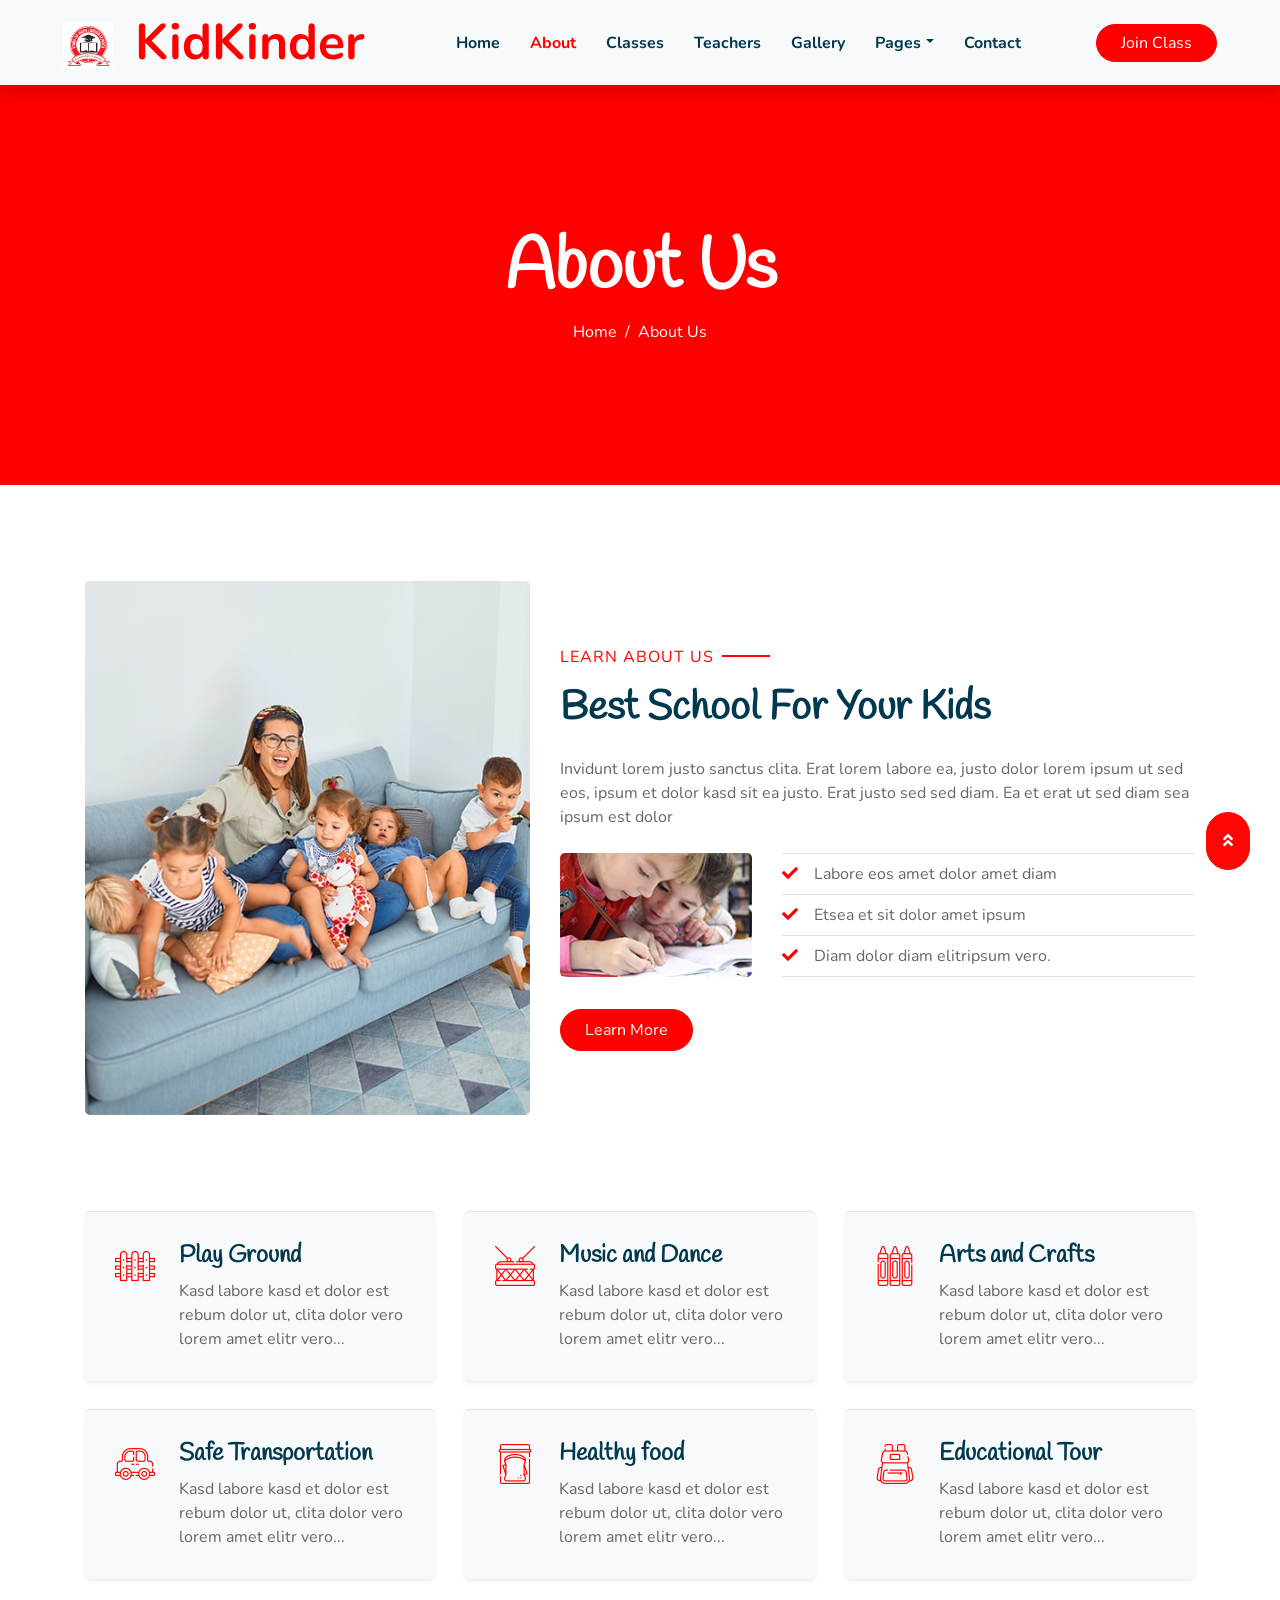
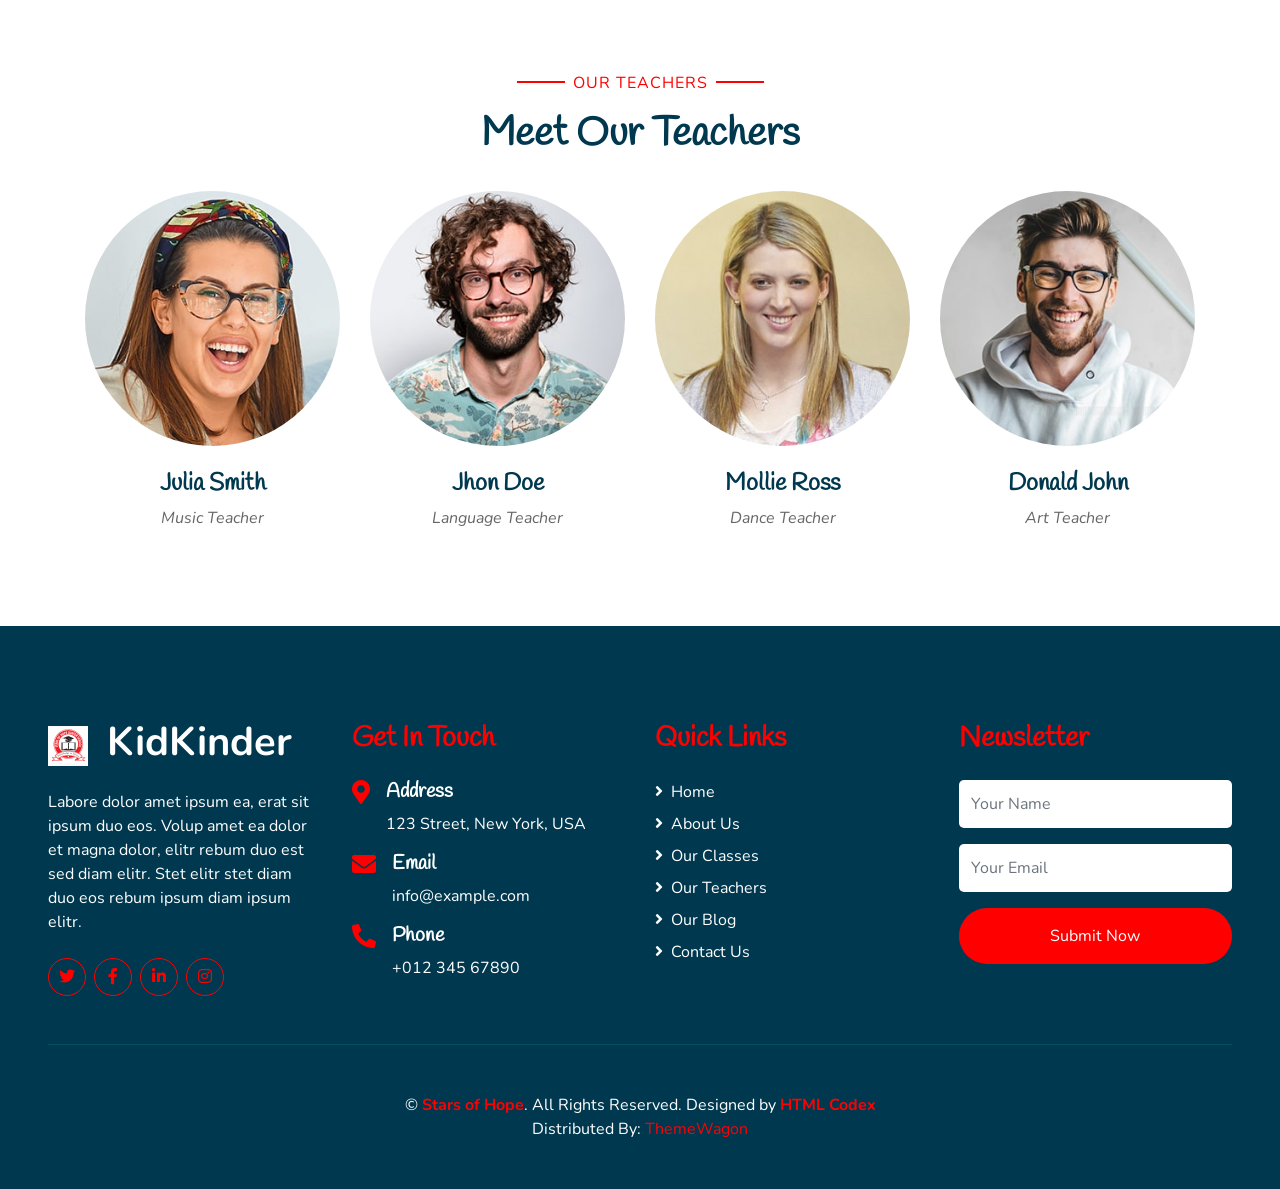
==== about.html @ 78810101 "stars-of-hope first" ====
<!DOCTYPE html>
<html lang="en">
  <head>
    <meta charset="utf-8" />
    <title>KidKinder - Kindergarten Website Template</title>
    <meta content="width=device-width, initial-scale=1.0" name="viewport" />
    <meta content="Free HTML Templates" name="keywords" />
    <meta content="Free HTML Templates" name="description" />

    <!-- Favicon -->
    <link href="img/favicon.ico" rel="icon" />

    <!-- Google Web Fonts -->
    <link rel="preconnect" href="https://fonts.gstatic.com" />
    <link
      href="https://fonts.googleapis.com/css2?family=Handlee&family=Nunito&display=swap"
      rel="stylesheet"
    />

    <!-- Font Awesome -->
    <link
      href="https://cdnjs.cloudflare.com/ajax/libs/font-awesome/5.10.0/css/all.min.css"
      rel="stylesheet"
    />

    <!-- Flaticon Font -->
    <link href="lib/flaticon/font/flaticon.css" rel="stylesheet" />

    <!-- Libraries Stylesheet -->
    <link href="lib/owlcarousel/assets/owl.carousel.min.css" rel="stylesheet" />
    <link href="lib/lightbox/css/lightbox.min.css" rel="stylesheet" />

    <!-- Customized Bootstrap Stylesheet -->
    <link href="css/style.css" rel="stylesheet" />
  </head>

  <body>
    <!-- Navbar Start -->
    <div class="container-fluid bg-light position-relative shadow">
      <nav
        class="navbar navbar-expand-lg bg-light navbar-light py-3 py-lg-0 px-0 px-lg-5"
      >
        <a
          href=""
          class="navbar-brand font-weight-bold text-secondary"
          style="font-size: 50px"
        >
          <img src="img/logo.jpg" alt="KidKinder logo" style="height: 50px; width: auto; vertical-align: middle; margin-right: 8px;" />
          <span class="text-primary">KidKinder</span>
        </a>
        <button
          type="button"
          class="navbar-toggler"
          data-toggle="collapse"
          data-target="#navbarCollapse"
        >
          <span class="navbar-toggler-icon"></span>
        </button>
        <div
          class="collapse navbar-collapse justify-content-between"
          id="navbarCollapse"
        >
          <div class="navbar-nav font-weight-bold mx-auto py-0">
            <a href="index.html" class="nav-item nav-link">Home</a>
            <a href="about.html" class="nav-item nav-link active">About</a>
            <a href="class.html" class="nav-item nav-link">Classes</a>
            <a href="team.html" class="nav-item nav-link">Teachers</a>
            <a href="gallery.html" class="nav-item nav-link">Gallery</a>
            <div class="nav-item dropdown">
              <a
                href="#"
                class="nav-link dropdown-toggle"
                data-toggle="dropdown"
                >Pages</a
              >
              <div class="dropdown-menu rounded-0 m-0">
                <a href="blog.html" class="dropdown-item">Blog Grid</a>
                <a href="single.html" class="dropdown-item">Blog Detail</a>
              </div>
            </div>
            <a href="contact.html" class="nav-item nav-link">Contact</a>
          </div>
          <a href="" class="btn btn-primary px-4">Join Class</a>
        </div>
      </nav>
    </div>
    <!-- Navbar End -->

    <!-- Header Start -->
    <div class="container-fluid bg-primary mb-5">
      <div
        class="d-flex flex-column align-items-center justify-content-center"
        style="min-height: 400px"
      >
        <h3 class="display-3 font-weight-bold text-white">About Us</h3>
        <div class="d-inline-flex text-white">
          <p class="m-0"><a class="text-white" href="">Home</a></p>
          <p class="m-0 px-2">/</p>
          <p class="m-0">About Us</p>
        </div>
      </div>
    </div>
    <!-- Header End -->

    <!-- About Start -->
    <div class="container-fluid py-5">
      <div class="container">
        <div class="row align-items-center">
          <div class="col-lg-5">
            <img
              class="img-fluid rounded mb-5 mb-lg-0"
              src="img/about-1.jpg"
              alt=""
            />
          </div>
          <div class="col-lg-7">
            <p class="section-title pr-5">
              <span class="pr-2">Learn About Us</span>
            </p>
            <h1 class="mb-4">Best School For Your Kids</h1>
            <p>
              Invidunt lorem justo sanctus clita. Erat lorem labore ea, justo
              dolor lorem ipsum ut sed eos, ipsum et dolor kasd sit ea justo.
              Erat justo sed sed diam. Ea et erat ut sed diam sea ipsum est
              dolor
            </p>
            <div class="row pt-2 pb-4">
              <div class="col-6 col-md-4">
                <img class="img-fluid rounded" src="img/about-2.jpg" alt="" />
              </div>
              <div class="col-6 col-md-8">
                <ul class="list-inline m-0">
                  <li class="py-2 border-top border-bottom">
                    <i class="fa fa-check text-primary mr-3"></i>Labore eos amet
                    dolor amet diam
                  </li>
                  <li class="py-2 border-bottom">
                    <i class="fa fa-check text-primary mr-3"></i>Etsea et sit
                    dolor amet ipsum
                  </li>
                  <li class="py-2 border-bottom">
                    <i class="fa fa-check text-primary mr-3"></i>Diam dolor diam
                    elitripsum vero.
                  </li>
                </ul>
              </div>
            </div>
            <a href="" class="btn btn-primary mt-2 py-2 px-4">Learn More</a>
          </div>
        </div>
      </div>
    </div>
    <!-- About End -->

    <!-- Facilities Start -->
    <div class="container-fluid pt-5">
      <div class="container pb-3">
        <div class="row">
          <div class="col-lg-4 col-md-6 pb-1">
            <div
              class="d-flex bg-light shadow-sm border-top rounded mb-4"
              style="padding: 30px"
            >
              <i
                class="flaticon-050-fence h1 font-weight-normal text-primary mb-3"
              ></i>
              <div class="pl-4">
                <h4>Play Ground</h4>
                <p class="m-0">
                  Kasd labore kasd et dolor est rebum dolor ut, clita dolor vero
                  lorem amet elitr vero...
                </p>
              </div>
            </div>
          </div>
          <div class="col-lg-4 col-md-6 pb-1">
            <div
              class="d-flex bg-light shadow-sm border-top rounded mb-4"
              style="padding: 30px"
            >
              <i
                class="flaticon-022-drum h1 font-weight-normal text-primary mb-3"
              ></i>
              <div class="pl-4">
                <h4>Music and Dance</h4>
                <p class="m-0">
                  Kasd labore kasd et dolor est rebum dolor ut, clita dolor vero
                  lorem amet elitr vero...
                </p>
              </div>
            </div>
          </div>
          <div class="col-lg-4 col-md-6 pb-1">
            <div
              class="d-flex bg-light shadow-sm border-top rounded mb-4"
              style="padding: 30px"
            >
              <i
                class="flaticon-030-crayons h1 font-weight-normal text-primary mb-3"
              ></i>
              <div class="pl-4">
                <h4>Arts and Crafts</h4>
                <p class="m-0">
                  Kasd labore kasd et dolor est rebum dolor ut, clita dolor vero
                  lorem amet elitr vero...
                </p>
              </div>
            </div>
          </div>
          <div class="col-lg-4 col-md-6 pb-1">
            <div
              class="d-flex bg-light shadow-sm border-top rounded mb-4"
              style="padding: 30px"
            >
              <i
                class="flaticon-017-toy-car h1 font-weight-normal text-primary mb-3"
              ></i>
              <div class="pl-4">
                <h4>Safe Transportation</h4>
                <p class="m-0">
                  Kasd labore kasd et dolor est rebum dolor ut, clita dolor vero
                  lorem amet elitr vero...
                </p>
              </div>
            </div>
          </div>
          <div class="col-lg-4 col-md-6 pb-1">
            <div
              class="d-flex bg-light shadow-sm border-top rounded mb-4"
              style="padding: 30px"
            >
              <i
                class="flaticon-025-sandwich h1 font-weight-normal text-primary mb-3"
              ></i>
              <div class="pl-4">
                <h4>Healthy food</h4>
                <p class="m-0">
                  Kasd labore kasd et dolor est rebum dolor ut, clita dolor vero
                  lorem amet elitr vero...
                </p>
              </div>
            </div>
          </div>
          <div class="col-lg-4 col-md-6 pb-1">
            <div
              class="d-flex bg-light shadow-sm border-top rounded mb-4"
              style="padding: 30px"
            >
              <i
                class="flaticon-047-backpack h1 font-weight-normal text-primary mb-3"
              ></i>
              <div class="pl-4">
                <h4>Educational Tour</h4>
                <p class="m-0">
                  Kasd labore kasd et dolor est rebum dolor ut, clita dolor vero
                  lorem amet elitr vero...
                </p>
              </div>
            </div>
          </div>
        </div>
      </div>
    </div>
    <!-- Facilities Start -->

    <!-- Team Start -->
    <div class="container-fluid pt-5">
      <div class="container">
        <div class="text-center pb-2">
          <p class="section-title px-5">
            <span class="px-2">Our Teachers</span>
          </p>
          <h1 class="mb-4">Meet Our Teachers</h1>
        </div>
        <div class="row">
          <div class="col-md-6 col-lg-3 text-center team mb-5">
            <div
              class="position-relative overflow-hidden mb-4"
              style="border-radius: 100%"
            >
              <img class="img-fluid w-100" src="img/team-1.jpg" alt="" />
              <div
                class="team-social d-flex align-items-center justify-content-center w-100 h-100 position-absolute"
              >
                <a
                  class="btn btn-outline-light text-center mr-2 px-0"
                  style="width: 38px; height: 38px"
                  href="#"
                  ><i class="fab fa-twitter"></i
                ></a>
                <a
                  class="btn btn-outline-light text-center mr-2 px-0"
                  style="width: 38px; height: 38px"
                  href="#"
                  ><i class="fab fa-facebook-f"></i
                ></a>
                <a
                  class="btn btn-outline-light text-center px-0"
                  style="width: 38px; height: 38px"
                  href="#"
                  ><i class="fab fa-linkedin-in"></i
                ></a>
              </div>
            </div>
            <h4>Julia Smith</h4>
            <i>Music Teacher</i>
          </div>
          <div class="col-md-6 col-lg-3 text-center team mb-5">
            <div
              class="position-relative overflow-hidden mb-4"
              style="border-radius: 100%"
            >
              <img class="img-fluid w-100" src="img/team-2.jpg" alt="" />
              <div
                class="team-social d-flex align-items-center justify-content-center w-100 h-100 position-absolute"
              >
                <a
                  class="btn btn-outline-light text-center mr-2 px-0"
                  style="width: 38px; height: 38px"
                  href="#"
                  ><i class="fab fa-twitter"></i
                ></a>
                <a
                  class="btn btn-outline-light text-center mr-2 px-0"
                  style="width: 38px; height: 38px"
                  href="#"
                  ><i class="fab fa-facebook-f"></i
                ></a>
                <a
                  class="btn btn-outline-light text-center px-0"
                  style="width: 38px; height: 38px"
                  href="#"
                  ><i class="fab fa-linkedin-in"></i
                ></a>
              </div>
            </div>
            <h4>Jhon Doe</h4>
            <i>Language Teacher</i>
          </div>
          <div class="col-md-6 col-lg-3 text-center team mb-5">
            <div
              class="position-relative overflow-hidden mb-4"
              style="border-radius: 100%"
            >
              <img class="img-fluid w-100" src="img/team-3.jpg" alt="" />
              <div
                class="team-social d-flex align-items-center justify-content-center w-100 h-100 position-absolute"
              >
                <a
                  class="btn btn-outline-light text-center mr-2 px-0"
                  style="width: 38px; height: 38px"
                  href="#"
                  ><i class="fab fa-twitter"></i
                ></a>
                <a
                  class="btn btn-outline-light text-center mr-2 px-0"
                  style="width: 38px; height: 38px"
                  href="#"
                  ><i class="fab fa-facebook-f"></i
                ></a>
                <a
                  class="btn btn-outline-light text-center px-0"
                  style="width: 38px; height: 38px"
                  href="#"
                  ><i class="fab fa-linkedin-in"></i
                ></a>
              </div>
            </div>
            <h4>Mollie Ross</h4>
            <i>Dance Teacher</i>
          </div>
          <div class="col-md-6 col-lg-3 text-center team mb-5">
            <div
              class="position-relative overflow-hidden mb-4"
              style="border-radius: 100%"
            >
              <img class="img-fluid w-100" src="img/team-4.jpg" alt="" />
              <div
                class="team-social d-flex align-items-center justify-content-center w-100 h-100 position-absolute"
              >
                <a
                  class="btn btn-outline-light text-center mr-2 px-0"
                  style="width: 38px; height: 38px"
                  href="#"
                  ><i class="fab fa-twitter"></i
                ></a>
                <a
                  class="btn btn-outline-light text-center mr-2 px-0"
                  style="width: 38px; height: 38px"
                  href="#"
                  ><i class="fab fa-facebook-f"></i
                ></a>
                <a
                  class="btn btn-outline-light text-center px-0"
                  style="width: 38px; height: 38px"
                  href="#"
                  ><i class="fab fa-linkedin-in"></i
                ></a>
              </div>
            </div>
            <h4>Donald John</h4>
            <i>Art Teacher</i>
          </div>
        </div>
      </div>
    </div>
    <!-- Team End -->

    <!-- Footer Start -->
    <div
      class="container-fluid bg-secondary text-white mt-5 py-5 px-sm-3 px-md-5"
    >
      <div class="row pt-5">
        <div class="col-lg-3 col-md-6 mb-5">
          <a
            href=""
            class="navbar-brand font-weight-bold text-primary m-0 mb-4 p-0"
            style="font-size: 40px; line-height: 40px"
          >
            <img src="img/logo.jpg" alt="KidKinder logo" style="height: 40px; width: auto; vertical-align: middle; margin-right: 8px;" />
            <span class="text-white">KidKinder</span>
          </a>
          <p>
            Labore dolor amet ipsum ea, erat sit ipsum duo eos. Volup amet ea
            dolor et magna dolor, elitr rebum duo est sed diam elitr. Stet elitr
            stet diam duo eos rebum ipsum diam ipsum elitr.
          </p>
          <div class="d-flex justify-content-start mt-4">
            <a
              class="btn btn-outline-primary rounded-circle text-center mr-2 px-0"
              style="width: 38px; height: 38px"
              href="#"
              ><i class="fab fa-twitter"></i
            ></a>
            <a
              class="btn btn-outline-primary rounded-circle text-center mr-2 px-0"
              style="width: 38px; height: 38px"
              href="#"
              ><i class="fab fa-facebook-f"></i
            ></a>
            <a
              class="btn btn-outline-primary rounded-circle text-center mr-2 px-0"
              style="width: 38px; height: 38px"
              href="#"
              ><i class="fab fa-linkedin-in"></i
            ></a>
            <a
              class="btn btn-outline-primary rounded-circle text-center mr-2 px-0"
              style="width: 38px; height: 38px"
              href="#"
              ><i class="fab fa-instagram"></i
            ></a>
          </div>
        </div>
        <div class="col-lg-3 col-md-6 mb-5">
          <h3 class="text-primary mb-4">Get In Touch</h3>
          <div class="d-flex">
            <h4 class="fa fa-map-marker-alt text-primary"></h4>
            <div class="pl-3">
              <h5 class="text-white">Address</h5>
              <p>123 Street, New York, USA</p>
            </div>
          </div>
          <div class="d-flex">
            <h4 class="fa fa-envelope text-primary"></h4>
            <div class="pl-3">
              <h5 class="text-white">Email</h5>
              <p>info@example.com</p>
            </div>
          </div>
          <div class="d-flex">
            <h4 class="fa fa-phone-alt text-primary"></h4>
            <div class="pl-3">
              <h5 class="text-white">Phone</h5>
              <p>+012 345 67890</p>
            </div>
          </div>
        </div>
        <div class="col-lg-3 col-md-6 mb-5">
          <h3 class="text-primary mb-4">Quick Links</h3>
          <div class="d-flex flex-column justify-content-start">
            <a class="text-white mb-2" href="#"
              ><i class="fa fa-angle-right mr-2"></i>Home</a
            >
            <a class="text-white mb-2" href="#"
              ><i class="fa fa-angle-right mr-2"></i>About Us</a
            >
            <a class="text-white mb-2" href="#"
              ><i class="fa fa-angle-right mr-2"></i>Our Classes</a
            >
            <a class="text-white mb-2" href="#"
              ><i class="fa fa-angle-right mr-2"></i>Our Teachers</a
            >
            <a class="text-white mb-2" href="#"
              ><i class="fa fa-angle-right mr-2"></i>Our Blog</a
            >
            <a class="text-white" href="#"
              ><i class="fa fa-angle-right mr-2"></i>Contact Us</a
            >
          </div>
        </div>
        <div class="col-lg-3 col-md-6 mb-5">
          <h3 class="text-primary mb-4">Newsletter</h3>
          <form action="">
            <div class="form-group">
              <input
                type="text"
                class="form-control border-0 py-4"
                placeholder="Your Name"
                required="required"
              />
            </div>
            <div class="form-group">
              <input
                type="email"
                class="form-control border-0 py-4"
                placeholder="Your Email"
                required="required"
              />
            </div>
            <div>
              <button
                class="btn btn-primary btn-block border-0 py-3"
                type="submit"
              >
                Submit Now
              </button>
            </div>
          </form>
        </div>
      </div>
      <div
        class="container-fluid pt-5"
        style="border-top: 1px solid rgba(23, 162, 184, 0.2) ;"
      >
        <p class="m-0 text-center text-white">
          &copy;
          <a class="text-primary font-weight-bold" href="#">Stars of Hope</a>.
          All Rights Reserved.

          <!--/*** This template is free as long as you keep the footer author’s credit link/attribution link/backlink. If you'd like to use the template without the footer author’s credit link/attribution link/backlink, you can purchase the Credit Removal License from "https://htmlcodex.com/credit-removal". Thank you for your support. ***/-->
          Designed by
          <a class="text-primary font-weight-bold" href="https://htmlcodex.com"
            >HTML Codex</a
          >
          <br />Distributed By:
          <a href="https://themewagon.com" target="_blank">ThemeWagon</a>
        </p>
      </div>
    </div>
    <!-- Footer End -->

    <!-- Back to Top -->
    <a href="#" class="btn btn-primary p-3 back-to-top"
      ><i class="fa fa-angle-double-up"></i
    ></a>

    <!-- JavaScript Libraries -->
    <script src="https://code.jquery.com/jquery-3.4.1.min.js"></script>
    <script src="https://stackpath.bootstrapcdn.com/bootstrap/4.4.1/js/bootstrap.bundle.min.js"></script>
    <script src="lib/easing/easing.min.js"></script>
    <script src="lib/owlcarousel/owl.carousel.min.js"></script>
    <script src="lib/isotope/isotope.pkgd.min.js"></script>
    <script src="lib/lightbox/js/lightbox.min.js"></script>

    <!-- Contact Javascript File -->
    <script src="mail/jqBootstrapValidation.min.js"></script>
    <script src="mail/contact.js"></script>

    <!-- Template Javascript -->
    <script src="js/main.js"></script>
  </body>
</html>
---- css/style.css ----
/******* Bootstrap Theming ********/
/*!
 * Bootstrap v4.5.3 (https://getbootstrap.com/)
 * Copyright 2011-2020 The Bootstrap Authors
 * Copyright 2011-2020 Twitter, Inc.
 * Licensed under MIT (https://github.com/twbs/bootstrap/blob/main/LICENSE)
 */
:root {
  --blue: #007bff;
  --indigo: #6610f2;
  --purple: #6f42c1;
  --pink: #e83e8c;
  --red: #dc3545;
  --orange: #fd7e14;
  --yellow: #ffc107;
  --green: #28a745;
  --teal: #20c997;
  --cyan: red;
  --white: #fff;
  --gray: #6c757d;
  --gray-dark: #343a40;
  --primary: red;
  --secondary: #00394f;
  --success: #28a745;
  --info: red;
  --warning: #ffc107;
  --danger: #dc3545;
  --light: #f8f9fa;
  --dark: #343a40;
  --breakpoint-xs: 0;
  --breakpoint-sm: 576px;
  --breakpoint-md: 768px;
  --breakpoint-lg: 992px;
  --breakpoint-xl: 1200px;
  --font-family-sans-serif: "Nunito", sans-serif;
  --font-family-monospace: SFMono-Regular, Menlo, Monaco, Consolas, "Liberation Mono", "Courier New", monospace;
}

*,
*::before,
*::after {
  box-sizing: border-box;
}

html {
  font-family: sans-serif;
  line-height: 1.15;
  -webkit-text-size-adjust: 100%;
  -webkit-tap-highlight-color: rgba(0, 0, 0, 0);
}

article, aside, figcaption, figure, footer, header, hgroup, main, nav, section {
  display: block;
}

body {
  margin: 0;
  font-family: "Nunito", sans-serif;
  font-size: 1rem;
  font-weight: 400;
  line-height: 1.5;
  color: #666666;
  text-align: left;
  background-color: #fff;
}

[tabindex="-1"]:focus:not(:focus-visible) {
  outline: 0 !important;
}

hr {
  box-sizing: content-box;
  height: 0;
  overflow: visible;
}

h1, h2, h3, h4, h5, h6 {
  margin-top: 0;
  margin-bottom: 0.5rem;
}

p {
  margin-top: 0;
  margin-bottom: 1rem;
}

abbr[title],
abbr[data-original-title] {
  text-decoration: underline;
  text-decoration: underline dotted;
  cursor: help;
  border-bottom: 0;
  text-decoration-skip-ink: none;
}

address {
  margin-bottom: 1rem;
  font-style: normal;
  line-height: inherit;
}

ol,
ul,
dl {
  margin-top: 0;
  margin-bottom: 1rem;
}

ol ol,
ul ul,
ol ul,
ul ol {
  margin-bottom: 0;
}

dt {
  font-weight: 700;
}

dd {
  margin-bottom: .5rem;
  margin-left: 0;
}

blockquote {
  margin: 0 0 1rem;
}

b,
strong {
  font-weight: bolder;
}

small {
  font-size: 80%;
}

sub,
sup {
  position: relative;
  font-size: 75%;
  line-height: 0;
  vertical-align: baseline;
}

sub {
  bottom: -.25em;
}

sup {
  top: -.5em;
}

a {
  color: red;
  text-decoration: none;
  background-color: transparent;
}

a:hover {
  color: #0f6674;
  text-decoration: underline;
}

a:not([href]):not([class]) {
  color: inherit;
  text-decoration: none;
}

a:not([href]):not([class]):hover {
  color: inherit;
  text-decoration: none;
}

pre,
code,
kbd,
samp {
  font-family: SFMono-Regular, Menlo, Monaco, Consolas, "Liberation Mono", "Courier New", monospace;
  font-size: 1em;
}

pre {
  margin-top: 0;
  margin-bottom: 1rem;
  overflow: auto;
  -ms-overflow-style: scrollbar;
}

figure {
  margin: 0 0 1rem;
}

img {
  vertical-align: middle;
  border-style: none;
}

svg {
  overflow: hidden;
  vertical-align: middle;
}

table {
  border-collapse: collapse;
}

caption {
  padding-top: 0.75rem;
  padding-bottom: 0.75rem;
  color: #6c757d;
  text-align: left;
  caption-side: bottom;
}

th {
  text-align: inherit;
  text-align: -webkit-match-parent;
}

label {
  display: inline-block;
  margin-bottom: 0.5rem;
}

button {
  border-radius: 0;
}

button:focus {
  outline: 1px dotted;
  outline: 5px auto -webkit-focus-ring-color;
}

input,
button,
select,
optgroup,
textarea {
  margin: 0;
  font-family: inherit;
  font-size: inherit;
  line-height: inherit;
}

button,
input {
  overflow: visible;
}

button,
select {
  text-transform: none;
}

[role="button"] {
  cursor: pointer;
}

select {
  word-wrap: normal;
}

button,
[type="button"],
[type="reset"],
[type="submit"] {
  -webkit-appearance: button;
}

button:not(:disabled),
[type="button"]:not(:disabled),
[type="reset"]:not(:disabled),
[type="submit"]:not(:disabled) {
  cursor: pointer;
}

button::-moz-focus-inner,
[type="button"]::-moz-focus-inner,
[type="reset"]::-moz-focus-inner,
[type="submit"]::-moz-focus-inner {
  padding: 0;
  border-style: none;
}

input[type="radio"],
input[type="checkbox"] {
  box-sizing: border-box;
  padding: 0;
}

textarea {
  overflow: auto;
  resize: vertical;
}

fieldset {
  min-width: 0;
  padding: 0;
  margin: 0;
  border: 0;
}

legend {
  display: block;
  width: 100%;
  max-width: 100%;
  padding: 0;
  margin-bottom: .5rem;
  font-size: 1.5rem;
  line-height: inherit;
  color: inherit;
  white-space: normal;
}

@media (max-width: 1200px) {
  legend {
    font-size: calc(1.275rem + 0.3vw) ;
  }
}

progress {
  vertical-align: baseline;
}

[type="number"]::-webkit-inner-spin-button,
[type="number"]::-webkit-outer-spin-button {
  height: auto;
}

[type="search"] {
  outline-offset: -2px;
  -webkit-appearance: none;
}

[type="search"]::-webkit-search-decoration {
  -webkit-appearance: none;
}

::-webkit-file-upload-button {
  font: inherit;
  -webkit-appearance: button;
}

output {
  display: inline-block;
}

summary {
  display: list-item;
  cursor: pointer;
}

template {
  display: none;
}

[hidden] {
  display: none !important;
}

h1, h2, h3, h4, h5, h6,
.h1, .h2, .h3, .h4, .h5, .h6 {
  margin-bottom: 0.5rem;
  font-family: "Handlee", cursive;
  font-weight: bold;
  line-height: 1.2;
  color: #00394f;
}

h1, .h1 {
  font-size: 2.5rem;
}

@media (max-width: 1200px) {
  h1, .h1 {
    font-size: calc(1.375rem + 1.5vw) ;
  }
}

h2, .h2 {
  font-size: 2rem;
}

@media (max-width: 1200px) {
  h2, .h2 {
    font-size: calc(1.325rem + 0.9vw) ;
  }
}

h3, .h3 {
  font-size: 1.75rem;
}

@media (max-width: 1200px) {
  h3, .h3 {
    font-size: calc(1.3rem + 0.6vw) ;
  }
}

h4, .h4 {
  font-size: 1.5rem;
}

@media (max-width: 1200px) {
  h4, .h4 {
    font-size: calc(1.275rem + 0.3vw) ;
  }
}

h5, .h5 {
  font-size: 1.25rem;
}

h6, .h6 {
  font-size: 1rem;
}

.lead {
  font-size: 1.25rem;
  font-weight: 300;
}

.display-1 {
  font-size: 6rem;
  font-weight: 300;
  line-height: 1.2;
}

@media (max-width: 1200px) {
  .display-1 {
    font-size: calc(1.725rem + 5.7vw) ;
  }
}

.display-2 {
  font-size: 5.5rem;
  font-weight: 300;
  line-height: 1.2;
}

@media (max-width: 1200px) {
  .display-2 {
    font-size: calc(1.675rem + 5.1vw) ;
  }
}

.display-3 {
  font-size: 4.5rem;
  font-weight: 300;
  line-height: 1.2;
}

@media (max-width: 1200px) {
  .display-3 {
    font-size: calc(1.575rem + 3.9vw) ;
  }
}

.display-4 {
  font-size: 3.5rem;
  font-weight: 300;
  line-height: 1.2;
}

@media (max-width: 1200px) {
  .display-4 {
    font-size: calc(1.475rem + 2.7vw) ;
  }
}

hr {
  margin-top: 1rem;
  margin-bottom: 1rem;
  border: 0;
  border-top: 1px solid rgba(0, 0, 0, 0.1);
}

small,
.small {
  font-size: 80%;
  font-weight: 400;
}

mark,
.mark {
  padding: 0.2em;
  background-color: #fcf8e3;
}

.list-unstyled {
  padding-left: 0;
  list-style: none;
}

.list-inline {
  padding-left: 0;
  list-style: none;
}

.list-inline-item {
  display: inline-block;
}

.list-inline-item:not(:last-child) {
  margin-right: 0.5rem;
}

.initialism {
  font-size: 90%;
  text-transform: uppercase;
}

.blockquote {
  margin-bottom: 1rem;
  font-size: 1.25rem;
}

.blockquote-footer {
  display: block;
  font-size: 80%;
  color: #6c757d;
}

.blockquote-footer::before {
  content: "\2014\00A0";
}

.img-fluid {
  max-width: 100%;
  height: auto;
}

.img-thumbnail {
  padding: 0.25rem;
  background-color: #fff;
  border: 1px solid #dee2e6;
  border-radius: 5px;
  max-width: 100%;
  height: auto;
}

.figure {
  display: inline-block;
}

.figure-img {
  margin-bottom: 0.5rem;
  line-height: 1;
}

.figure-caption {
  font-size: 90%;
  color: #6c757d;
}

code {
  font-size: 87.5%;
  color: #e83e8c;
  word-wrap: break-word;
}

a > code {
  color: inherit;
}

kbd {
  padding: 0.2rem 0.4rem;
  font-size: 87.5%;
  color: #fff;
  background-color: #212529;
  border-radius: 0.2rem;
}

kbd kbd {
  padding: 0;
  font-size: 100%;
  font-weight: 700;
}

pre {
  display: block;
  font-size: 87.5%;
  color: #212529;
}

pre code {
  font-size: inherit;
  color: inherit;
  word-break: normal;
}

.pre-scrollable {
  max-height: 340px;
  overflow-y: scroll;
}

.container,
.container-fluid,
.container-sm,
.container-md,
.container-lg,
.container-xl {
  width: 100%;
  padding-right: 15px;
  padding-left: 15px;
  margin-right: auto;
  margin-left: auto;
}

@media (min-width: 576px) {
  .container, .container-sm {
    max-width: 540px;
  }
}

@media (min-width: 768px) {
  .container, .container-sm, .container-md {
    max-width: 720px;
  }
}

@media (min-width: 992px) {
  .container, .container-sm, .container-md, .container-lg {
    max-width: 960px;
  }
}

@media (min-width: 1200px) {
  .container, .container-sm, .container-md, .container-lg, .container-xl {
    max-width: 1140px;
  }
}

.row {
  display: flex;
  flex-wrap: wrap;
  margin-right: -15px;
  margin-left: -15px;
}

.no-gutters {
  margin-right: 0;
  margin-left: 0;
}

.no-gutters > .col,
.no-gutters > [class*="col-"] {
  padding-right: 0;
  padding-left: 0;
}

.col-1, .col-2, .col-3, .col-4, .col-5, .col-6, .col-7, .col-8, .col-9, .col-10, .col-11, .col-12, .col,
.col-auto, .col-sm-1, .col-sm-2, .col-sm-3, .col-sm-4, .col-sm-5, .col-sm-6, .col-sm-7, .col-sm-8, .col-sm-9, .col-sm-10, .col-sm-11, .col-sm-12, .col-sm,
.col-sm-auto, .col-md-1, .col-md-2, .col-md-3, .col-md-4, .col-md-5, .col-md-6, .col-md-7, .col-md-8, .col-md-9, .col-md-10, .col-md-11, .col-md-12, .col-md,
.col-md-auto, .col-lg-1, .col-lg-2, .col-lg-3, .col-lg-4, .col-lg-5, .col-lg-6, .col-lg-7, .col-lg-8, .col-lg-9, .col-lg-10, .col-lg-11, .col-lg-12, .col-lg,
.col-lg-auto, .col-xl-1, .col-xl-2, .col-xl-3, .col-xl-4, .col-xl-5, .col-xl-6, .col-xl-7, .col-xl-8, .col-xl-9, .col-xl-10, .col-xl-11, .col-xl-12, .col-xl,
.col-xl-auto {
  position: relative;
  width: 100%;
  padding-right: 15px;
  padding-left: 15px;
}

.col {
  flex-basis: 0;
  flex-grow: 1;
  max-width: 100%;
}

.row-cols-1 > * {
  flex: 0 0 100%;
  max-width: 100%;
}

.row-cols-2 > * {
  flex: 0 0 50%;
  max-width: 50%;
}

.row-cols-3 > * {
  flex: 0 0 33.33333%;
  max-width: 33.33333%;
}

.row-cols-4 > * {
  flex: 0 0 25%;
  max-width: 25%;
}

.row-cols-5 > * {
  flex: 0 0 20%;
  max-width: 20%;
}

.row-cols-6 > * {
  flex: 0 0 16.66667%;
  max-width: 16.66667%;
}

.col-auto {
  flex: 0 0 auto;
  width: auto;
  max-width: 100%;
}

.col-1 {
  flex: 0 0 8.33333%;
  max-width: 8.33333%;
}

.col-2 {
  flex: 0 0 16.66667%;
  max-width: 16.66667%;
}

.col-3 {
  flex: 0 0 25%;
  max-width: 25%;
}

.col-4 {
  flex: 0 0 33.33333%;
  max-width: 33.33333%;
}

.col-5 {
  flex: 0 0 41.66667%;
  max-width: 41.66667%;
}

.col-6 {
  flex: 0 0 50%;
  max-width: 50%;
}

.col-7 {
  flex: 0 0 58.33333%;
  max-width: 58.33333%;
}

.col-8 {
  flex: 0 0 66.66667%;
  max-width: 66.66667%;
}

.col-9 {
  flex: 0 0 75%;
  max-width: 75%;
}

.col-10 {
  flex: 0 0 83.33333%;
  max-width: 83.33333%;
}

.col-11 {
  flex: 0 0 91.66667%;
  max-width: 91.66667%;
}

.col-12 {
  flex: 0 0 100%;
  max-width: 100%;
}

.order-first {
  order: -1;
}

.order-last {
  order: 13;
}

.order-0 {
  order: 0;
}

.order-1 {
  order: 1;
}

.order-2 {
  order: 2;
}

.order-3 {
  order: 3;
}

.order-4 {
  order: 4;
}

.order-5 {
  order: 5;
}

.order-6 {
  order: 6;
}

.order-7 {
  order: 7;
}

.order-8 {
  order: 8;
}

.order-9 {
  order: 9;
}

.order-10 {
  order: 10;
}

.order-11 {
  order: 11;
}

.order-12 {
  order: 12;
}

.offset-1 {
  margin-left: 8.33333%;
}

.offset-2 {
  margin-left: 16.66667%;
}

.offset-3 {
  margin-left: 25%;
}

.offset-4 {
  margin-left: 33.33333%;
}

.offset-5 {
  margin-left: 41.66667%;
}

.offset-6 {
  margin-left: 50%;
}

.offset-7 {
  margin-left: 58.33333%;
}

.offset-8 {
  margin-left: 66.66667%;
}

.offset-9 {
  margin-left: 75%;
}

.offset-10 {
  margin-left: 83.33333%;
}

.offset-11 {
  margin-left: 91.66667%;
}

@media (min-width: 576px) {
  .col-sm {
    flex-basis: 0;
    flex-grow: 1;
    max-width: 100%;
  }
  .row-cols-sm-1 > * {
    flex: 0 0 100%;
    max-width: 100%;
  }
  .row-cols-sm-2 > * {
    flex: 0 0 50%;
    max-width: 50%;
  }
  .row-cols-sm-3 > * {
    flex: 0 0 33.33333%;
    max-width: 33.33333%;
  }
  .row-cols-sm-4 > * {
    flex: 0 0 25%;
    max-width: 25%;
  }
  .row-cols-sm-5 > * {
    flex: 0 0 20%;
    max-width: 20%;
  }
  .row-cols-sm-6 > * {
    flex: 0 0 16.66667%;
    max-width: 16.66667%;
  }
  .col-sm-auto {
    flex: 0 0 auto;
    width: auto;
    max-width: 100%;
  }
  .col-sm-1 {
    flex: 0 0 8.33333%;
    max-width: 8.33333%;
  }
  .col-sm-2 {
    flex: 0 0 16.66667%;
    max-width: 16.66667%;
  }
  .col-sm-3 {
    flex: 0 0 25%;
    max-width: 25%;
  }
  .col-sm-4 {
    flex: 0 0 33.33333%;
    max-width: 33.33333%;
  }
  .col-sm-5 {
    flex: 0 0 41.66667%;
    max-width: 41.66667%;
  }
  .col-sm-6 {
    flex: 0 0 50%;
    max-width: 50%;
  }
  .col-sm-7 {
    flex: 0 0 58.33333%;
    max-width: 58.33333%;
  }
  .col-sm-8 {
    flex: 0 0 66.66667%;
    max-width: 66.66667%;
  }
  .col-sm-9 {
    flex: 0 0 75%;
    max-width: 75%;
  }
  .col-sm-10 {
    flex: 0 0 83.33333%;
    max-width: 83.33333%;
  }
  .col-sm-11 {
    flex: 0 0 91.66667%;
    max-width: 91.66667%;
  }
  .col-sm-12 {
    flex: 0 0 100%;
    max-width: 100%;
  }
  .order-sm-first {
    order: -1;
  }
  .order-sm-last {
    order: 13;
  }
  .order-sm-0 {
    order: 0;
  }
  .order-sm-1 {
    order: 1;
  }
  .order-sm-2 {
    order: 2;
  }
  .order-sm-3 {
    order: 3;
  }
  .order-sm-4 {
    order: 4;
  }
  .order-sm-5 {
    order: 5;
  }
  .order-sm-6 {
    order: 6;
  }
  .order-sm-7 {
    order: 7;
  }
  .order-sm-8 {
    order: 8;
  }
  .order-sm-9 {
    order: 9;
  }
  .order-sm-10 {
    order: 10;
  }
  .order-sm-11 {
    order: 11;
  }
  .order-sm-12 {
    order: 12;
  }
  .offset-sm-0 {
    margin-left: 0;
  }
  .offset-sm-1 {
    margin-left: 8.33333%;
  }
  .offset-sm-2 {
    margin-left: 16.66667%;
  }
  .offset-sm-3 {
    margin-left: 25%;
  }
  .offset-sm-4 {
    margin-left: 33.33333%;
  }
  .offset-sm-5 {
    margin-left: 41.66667%;
  }
  .offset-sm-6 {
    margin-left: 50%;
  }
  .offset-sm-7 {
    margin-left: 58.33333%;
  }
  .offset-sm-8 {
    margin-left: 66.66667%;
  }
  .offset-sm-9 {
    margin-left: 75%;
  }
  .offset-sm-10 {
    margin-left: 83.33333%;
  }
  .offset-sm-11 {
    margin-left: 91.66667%;
  }
}

@media (min-width: 768px) {
  .col-md {
    flex-basis: 0;
    flex-grow: 1;
    max-width: 100%;
  }
  .row-cols-md-1 > * {
    flex: 0 0 100%;
    max-width: 100%;
  }
  .row-cols-md-2 > * {
    flex: 0 0 50%;
    max-width: 50%;
  }
  .row-cols-md-3 > * {
    flex: 0 0 33.33333%;
    max-width: 33.33333%;
  }
  .row-cols-md-4 > * {
    flex: 0 0 25%;
    max-width: 25%;
  }
  .row-cols-md-5 > * {
    flex: 0 0 20%;
    max-width: 20%;
  }
  .row-cols-md-6 > * {
    flex: 0 0 16.66667%;
    max-width: 16.66667%;
  }
  .col-md-auto {
    flex: 0 0 auto;
    width: auto;
    max-width: 100%;
  }
  .col-md-1 {
    flex: 0 0 8.33333%;
    max-width: 8.33333%;
  }
  .col-md-2 {
    flex: 0 0 16.66667%;
    max-width: 16.66667%;
  }
  .col-md-3 {
    flex: 0 0 25%;
    max-width: 25%;
  }
  .col-md-4 {
    flex: 0 0 33.33333%;
    max-width: 33.33333%;
  }
  .col-md-5 {
    flex: 0 0 41.66667%;
    max-width: 41.66667%;
  }
  .col-md-6 {
    flex: 0 0 50%;
    max-width: 50%;
  }
  .col-md-7 {
    flex: 0 0 58.33333%;
    max-width: 58.33333%;
  }
  .col-md-8 {
    flex: 0 0 66.66667%;
    max-width: 66.66667%;
  }
  .col-md-9 {
    flex: 0 0 75%;
    max-width: 75%;
  }
  .col-md-10 {
    flex: 0 0 83.33333%;
    max-width: 83.33333%;
  }
  .col-md-11 {
    flex: 0 0 91.66667%;
    max-width: 91.66667%;
  }
  .col-md-12 {
    flex: 0 0 100%;
    max-width: 100%;
  }
  .order-md-first {
    order: -1;
  }
  .order-md-last {
    order: 13;
  }
  .order-md-0 {
    order: 0;
  }
  .order-md-1 {
    order: 1;
  }
  .order-md-2 {
    order: 2;
  }
  .order-md-3 {
    order: 3;
  }
  .order-md-4 {
    order: 4;
  }
  .order-md-5 {
    order: 5;
  }
  .order-md-6 {
    order: 6;
  }
  .order-md-7 {
    order: 7;
  }
  .order-md-8 {
    order: 8;
  }
  .order-md-9 {
    order: 9;
  }
  .order-md-10 {
    order: 10;
  }
  .order-md-11 {
    order: 11;
  }
  .order-md-12 {
    order: 12;
  }
  .offset-md-0 {
    margin-left: 0;
  }
  .offset-md-1 {
    margin-left: 8.33333%;
  }
  .offset-md-2 {
    margin-left: 16.66667%;
  }
  .offset-md-3 {
    margin-left: 25%;
  }
  .offset-md-4 {
    margin-left: 33.33333%;
  }
  .offset-md-5 {
    margin-left: 41.66667%;
  }
  .offset-md-6 {
    margin-left: 50%;
  }
  .offset-md-7 {
    margin-left: 58.33333%;
  }
  .offset-md-8 {
    margin-left: 66.66667%;
  }
  .offset-md-9 {
    margin-left: 75%;
  }
  .offset-md-10 {
    margin-left: 83.33333%;
  }
  .offset-md-11 {
    margin-left: 91.66667%;
  }
}

@media (min-width: 992px) {
  .col-lg {
    flex-basis: 0;
    flex-grow: 1;
    max-width: 100%;
  }
  .row-cols-lg-1 > * {
    flex: 0 0 100%;
    max-width: 100%;
  }
  .row-cols-lg-2 > * {
    flex: 0 0 50%;
    max-width: 50%;
  }
  .row-cols-lg-3 > * {
    flex: 0 0 33.33333%;
    max-width: 33.33333%;
  }
  .row-cols-lg-4 > * {
    flex: 0 0 25%;
    max-width: 25%;
  }
  .row-cols-lg-5 > * {
    flex: 0 0 20%;
    max-width: 20%;
  }
  .row-cols-lg-6 > * {
    flex: 0 0 16.66667%;
    max-width: 16.66667%;
  }
  .col-lg-auto {
    flex: 0 0 auto;
    width: auto;
    max-width: 100%;
  }
  .col-lg-1 {
    flex: 0 0 8.33333%;
    max-width: 8.33333%;
  }
  .col-lg-2 {
    flex: 0 0 16.66667%;
    max-width: 16.66667%;
  }
  .col-lg-3 {
    flex: 0 0 25%;
    max-width: 25%;
  }
  .col-lg-4 {
    flex: 0 0 33.33333%;
    max-width: 33.33333%;
  }
  .col-lg-5 {
    flex: 0 0 41.66667%;
    max-width: 41.66667%;
  }
  .col-lg-6 {
    flex: 0 0 50%;
    max-width: 50%;
  }
  .col-lg-7 {
    flex: 0 0 58.33333%;
    max-width: 58.33333%;
  }
  .col-lg-8 {
    flex: 0 0 66.66667%;
    max-width: 66.66667%;
  }
  .col-lg-9 {
    flex: 0 0 75%;
    max-width: 75%;
  }
  .col-lg-10 {
    flex: 0 0 83.33333%;
    max-width: 83.33333%;
  }
  .col-lg-11 {
    flex: 0 0 91.66667%;
    max-width: 91.66667%;
  }
  .col-lg-12 {
    flex: 0 0 100%;
    max-width: 100%;
  }
  .order-lg-first {
    order: -1;
  }
  .order-lg-last {
    order: 13;
  }
  .order-lg-0 {
    order: 0;
  }
  .order-lg-1 {
    order: 1;
  }
  .order-lg-2 {
    order: 2;
  }
  .order-lg-3 {
    order: 3;
  }
  .order-lg-4 {
    order: 4;
  }
  .order-lg-5 {
    order: 5;
  }
  .order-lg-6 {
    order: 6;
  }
  .order-lg-7 {
    order: 7;
  }
  .order-lg-8 {
    order: 8;
  }
  .order-lg-9 {
    order: 9;
  }
  .order-lg-10 {
    order: 10;
  }
  .order-lg-11 {
    order: 11;
  }
  .order-lg-12 {
    order: 12;
  }
  .offset-lg-0 {
    margin-left: 0;
  }
  .offset-lg-1 {
    margin-left: 8.33333%;
  }
  .offset-lg-2 {
    margin-left: 16.66667%;
  }
  .offset-lg-3 {
    margin-left: 25%;
  }
  .offset-lg-4 {
    margin-left: 33.33333%;
  }
  .offset-lg-5 {
    margin-left: 41.66667%;
  }
  .offset-lg-6 {
    margin-left: 50%;
  }
  .offset-lg-7 {
    margin-left: 58.33333%;
  }
  .offset-lg-8 {
    margin-left: 66.66667%;
  }
  .offset-lg-9 {
    margin-left: 75%;
  }
  .offset-lg-10 {
    margin-left: 83.33333%;
  }
  .offset-lg-11 {
    margin-left: 91.66667%;
  }
}

@media (min-width: 1200px) {
  .col-xl {
    flex-basis: 0;
    flex-grow: 1;
    max-width: 100%;
  }
  .row-cols-xl-1 > * {
    flex: 0 0 100%;
    max-width: 100%;
  }
  .row-cols-xl-2 > * {
    flex: 0 0 50%;
    max-width: 50%;
  }
  .row-cols-xl-3 > * {
    flex: 0 0 33.33333%;
    max-width: 33.33333%;
  }
  .row-cols-xl-4 > * {
    flex: 0 0 25%;
    max-width: 25%;
  }
  .row-cols-xl-5 > * {
    flex: 0 0 20%;
    max-width: 20%;
  }
  .row-cols-xl-6 > * {
    flex: 0 0 16.66667%;
    max-width: 16.66667%;
  }
  .col-xl-auto {
    flex: 0 0 auto;
    width: auto;
    max-width: 100%;
  }
  .col-xl-1 {
    flex: 0 0 8.33333%;
    max-width: 8.33333%;
  }
  .col-xl-2 {
    flex: 0 0 16.66667%;
    max-width: 16.66667%;
  }
  .col-xl-3 {
    flex: 0 0 25%;
    max-width: 25%;
  }
  .col-xl-4 {
    flex: 0 0 33.33333%;
    max-width: 33.33333%;
  }
  .col-xl-5 {
    flex: 0 0 41.66667%;
    max-width: 41.66667%;
  }
  .col-xl-6 {
    flex: 0 0 50%;
    max-width: 50%;
  }
  .col-xl-7 {
    flex: 0 0 58.33333%;
    max-width: 58.33333%;
  }
  .col-xl-8 {
    flex: 0 0 66.66667%;
    max-width: 66.66667%;
  }
  .col-xl-9 {
    flex: 0 0 75%;
    max-width: 75%;
  }
  .col-xl-10 {
    flex: 0 0 83.33333%;
    max-width: 83.33333%;
  }
  .col-xl-11 {
    flex: 0 0 91.66667%;
    max-width: 91.66667%;
  }
  .col-xl-12 {
    flex: 0 0 100%;
    max-width: 100%;
  }
  .order-xl-first {
    order: -1;
  }
  .order-xl-last {
    order: 13;
  }
  .order-xl-0 {
    order: 0;
  }
  .order-xl-1 {
    order: 1;
  }
  .order-xl-2 {
    order: 2;
  }
  .order-xl-3 {
    order: 3;
  }
  .order-xl-4 {
    order: 4;
  }
  .order-xl-5 {
    order: 5;
  }
  .order-xl-6 {
    order: 6;
  }
  .order-xl-7 {
    order: 7;
  }
  .order-xl-8 {
    order: 8;
  }
  .order-xl-9 {
    order: 9;
  }
  .order-xl-10 {
    order: 10;
  }
  .order-xl-11 {
    order: 11;
  }
  .order-xl-12 {
    order: 12;
  }
  .offset-xl-0 {
    margin-left: 0;
  }
  .offset-xl-1 {
    margin-left: 8.33333%;
  }
  .offset-xl-2 {
    margin-left: 16.66667%;
  }
  .offset-xl-3 {
    margin-left: 25%;
  }
  .offset-xl-4 {
    margin-left: 33.33333%;
  }
  .offset-xl-5 {
    margin-left: 41.66667%;
  }
  .offset-xl-6 {
    margin-left: 50%;
  }
  .offset-xl-7 {
    margin-left: 58.33333%;
  }
  .offset-xl-8 {
    margin-left: 66.66667%;
  }
  .offset-xl-9 {
    margin-left: 75%;
  }
  .offset-xl-10 {
    margin-left: 83.33333%;
  }
  .offset-xl-11 {
    margin-left: 91.66667%;
  }
}

.table {
  width: 100%;
  margin-bottom: 1rem;
  color: #666666;
}

.table th,
.table td {
  padding: 0.75rem;
  vertical-align: top;
  border-top: 1px solid #dee2e6;
}

.table thead th {
  vertical-align: bottom;
  border-bottom: 2px solid #dee2e6;
}

.table tbody + tbody {
  border-top: 2px solid #dee2e6;
}

.table-sm th,
.table-sm td {
  padding: 0.3rem;
}

.table-bordered {
  border: 1px solid #dee2e6;
}

.table-bordered th,
.table-bordered td {
  border: 1px solid #dee2e6;
}

.table-bordered thead th,
.table-bordered thead td {
  border-bottom-width: 2px;
}

.table-borderless th,
.table-borderless td,
.table-borderless thead th,
.table-borderless tbody + tbody {
  border: 0;
}

.table-striped tbody tr:nth-of-type(odd) {
  background-color: rgba(0, 0, 0, 0.05);
}

.table-hover tbody tr:hover {
  color: #666666;
  background-color: rgba(0, 0, 0, 0.075);
}

.table-primary,
.table-primary > th,
.table-primary > td {
  background-color: #bee5eb;
}

.table-primary th,
.table-primary td,
.table-primary thead th,
.table-primary tbody + tbody {
  border-color: #86cfda;
}

.table-hover .table-primary:hover {
  background-color: #abdde5;
}

.table-hover .table-primary:hover > td,
.table-hover .table-primary:hover > th {
  background-color: #abdde5;
}

.table-secondary,
.table-secondary > th,
.table-secondary > td {
  background-color: #b8c8ce;
}

.table-secondary th,
.table-secondary td,
.table-secondary thead th,
.table-secondary tbody + tbody {
  border-color: #7a98a3;
}

.table-hover .table-secondary:hover {
  background-color: #a9bcc4;
}

.table-hover .table-secondary:hover > td,
.table-hover .table-secondary:hover > th {
  background-color: #a9bcc4;
}

.table-success,
.table-success > th,
.table-success > td {
  background-color: #c3e6cb;
}

.table-success th,
.table-success td,
.table-success thead th,
.table-success tbody + tbody {
  border-color: #8fd19e;
}

.table-hover .table-success:hover {
  background-color: #b1dfbb;
}

.table-hover .table-success:hover > td,
.table-hover .table-success:hover > th {
  background-color: #b1dfbb;
}

.table-info,
.table-info > th,
.table-info > td {
  background-color: #bee5eb;
}

.table-info th,
.table-info td,
.table-info thead th,
.table-info tbody + tbody {
  border-color: #86cfda;
}

.table-hover .table-info:hover {
  background-color: #abdde5;
}

.table-hover .table-info:hover > td,
.table-hover .table-info:hover > th {
  background-color: #abdde5;
}

.table-warning,
.table-warning > th,
.table-warning > td {
  background-color: #ffeeba;
}

.table-warning th,
.table-warning td,
.table-warning thead th,
.table-warning tbody + tbody {
  border-color: #ffdf7e;
}

.table-hover .table-warning:hover {
  background-color: #ffe8a1;
}

.table-hover .table-warning:hover > td,
.table-hover .table-warning:hover > th {
  background-color: #ffe8a1;
}

.table-danger,
.table-danger > th,
.table-danger > td {
  background-color: #f5c6cb;
}

.table-danger th,
.table-danger td,
.table-danger thead th,
.table-danger tbody + tbody {
  border-color: #ed969e;
}

.table-hover .table-danger:hover {
  background-color: #f1b0b7;
}

.table-hover .table-danger:hover > td,
.table-hover .table-danger:hover > th {
  background-color: #f1b0b7;
}

.table-light,
.table-light > th,
.table-light > td {
  background-color: #fdfdfe;
}

.table-light th,
.table-light td,
.table-light thead th,
.table-light tbody + tbody {
  border-color: #fbfcfc;
}

.table-hover .table-light:hover {
  background-color: #ececf6;
}

.table-hover .table-light:hover > td,
.table-hover .table-light:hover > th {
  background-color: #ececf6;
}

.table-dark,
.table-dark > th,
.table-dark > td {
  background-color: #c6c8ca;
}

.table-dark th,
.table-dark td,
.table-dark thead th,
.table-dark tbody + tbody {
  border-color: #95999c;
}

.table-hover .table-dark:hover {
  background-color: #b9bbbe;
}

.table-hover .table-dark:hover > td,
.table-hover .table-dark:hover > th {
  background-color: #b9bbbe;
}

.table-active,
.table-active > th,
.table-active > td {
  background-color: rgba(0, 0, 0, 0.075);
}

.table-hover .table-active:hover {
  background-color: rgba(0, 0, 0, 0.075);
}

.table-hover .table-active:hover > td,
.table-hover .table-active:hover > th {
  background-color: rgba(0, 0, 0, 0.075);
}

.table .thead-dark th {
  color: #fff;
  background-color: #343a40;
  border-color: #454d55;
}

.table .thead-light th {
  color: #495057;
  background-color: #e9ecef;
  border-color: #dee2e6;
}

.table-dark {
  color: #fff;
  background-color: #343a40;
}

.table-dark th,
.table-dark td,
.table-dark thead th {
  border-color: #454d55;
}

.table-dark.table-bordered {
  border: 0;
}

.table-dark.table-striped tbody tr:nth-of-type(odd) {
  background-color: rgba(255, 255, 255, 0.05);
}

.table-dark.table-hover tbody tr:hover {
  color: #fff;
  background-color: rgba(255, 255, 255, 0.075);
}

@media (max-width: 575.98px) {
  .table-responsive-sm {
    display: block;
    width: 100%;
    overflow-x: auto;
    -webkit-overflow-scrolling: touch;
  }
  .table-responsive-sm > .table-bordered {
    border: 0;
  }
}

@media (max-width: 767.98px) {
  .table-responsive-md {
    display: block;
    width: 100%;
    overflow-x: auto;
    -webkit-overflow-scrolling: touch;
  }
  .table-responsive-md > .table-bordered {
    border: 0;
  }
}

@media (max-width: 991.98px) {
  .table-responsive-lg {
    display: block;
    width: 100%;
    overflow-x: auto;
    -webkit-overflow-scrolling: touch;
  }
  .table-responsive-lg > .table-bordered {
    border: 0;
  }
}

@media (max-width: 1199.98px) {
  .table-responsive-xl {
    display: block;
    width: 100%;
    overflow-x: auto;
    -webkit-overflow-scrolling: touch;
  }
  .table-responsive-xl > .table-bordered {
    border: 0;
  }
}

.table-responsive {
  display: block;
  width: 100%;
  overflow-x: auto;
  -webkit-overflow-scrolling: touch;
}

.table-responsive > .table-bordered {
  border: 0;
}

.form-control {
  display: block;
  width: 100%;
  height: calc(1.5em + 0.75rem + 2px);
  padding: 0.375rem 0.75rem;
  font-size: 1rem;
  font-weight: 400;
  line-height: 1.5;
  color: #495057;
  background-color: #fff;
  background-clip: padding-box;
  border: 1px solid #ced4da;
  border-radius: 5px;
  transition: border-color 0.15s ease-in-out, box-shadow 0.15s ease-in-out;
}

@media (prefers-reduced-motion: reduce) {
  .form-control {
    transition: none;
  }
}

.form-control::-ms-expand {
  background-color: transparent;
  border: 0;
}

.form-control:-moz-focusring {
  color: transparent;
  text-shadow: 0 0 0 #495057;
}

.form-control:focus {
  color: #495057;
  background-color: #fff;
  border-color: #63d9ec;
  outline: 0;
  box-shadow: 0 0 0 0.2rem rgba(23, 162, 184, 0.25);
}

.form-control::placeholder {
  color: #6c757d;
  opacity: 1;
}

.form-control:disabled, .form-control[readonly] {
  background-color: #e9ecef;
  opacity: 1;
}

input[type="date"].form-control,
input[type="time"].form-control,
input[type="datetime-local"].form-control,
input[type="month"].form-control {
  appearance: none;
}

select.form-control:focus::-ms-value {
  color: #495057;
  background-color: #fff;
}

.form-control-file,
.form-control-range {
  display: block;
  width: 100%;
}

.col-form-label {
  padding-top: calc(0.375rem + 1px);
  padding-bottom: calc(0.375rem + 1px);
  margin-bottom: 0;
  font-size: inherit;
  line-height: 1.5;
}

.col-form-label-lg {
  padding-top: calc(0.5rem + 1px);
  padding-bottom: calc(0.5rem + 1px);
  font-size: 1.25rem;
  line-height: 1.5;
}

.col-form-label-sm {
  padding-top: calc(0.25rem + 1px);
  padding-bottom: calc(0.25rem + 1px);
  font-size: 0.875rem;
  line-height: 1.5;
}

.form-control-plaintext {
  display: block;
  width: 100%;
  padding: 0.375rem 0;
  margin-bottom: 0;
  font-size: 1rem;
  line-height: 1.5;
  color: #666666;
  background-color: transparent;
  border: solid transparent;
  border-width: 1px 0;
}

.form-control-plaintext.form-control-sm, .form-control-plaintext.form-control-lg {
  padding-right: 0;
  padding-left: 0;
}

.form-control-sm {
  height: calc(1.5em + 0.5rem + 2px);
  padding: 0.25rem 0.5rem;
  font-size: 0.875rem;
  line-height: 1.5;
  border-radius: 0.2rem;
}

.form-control-lg {
  height: calc(1.5em + 1rem + 2px);
  padding: 0.5rem 1rem;
  font-size: 1.25rem;
  line-height: 1.5;
  border-radius: 0.3rem;
}

select.form-control[size], select.form-control[multiple] {
  height: auto;
}

textarea.form-control {
  height: auto;
}

.form-group {
  margin-bottom: 1rem;
}

.form-text {
  display: block;
  margin-top: 0.25rem;
}

.form-row {
  display: flex;
  flex-wrap: wrap;
  margin-right: -5px;
  margin-left: -5px;
}

.form-row > .col,
.form-row > [class*="col-"] {
  padding-right: 5px;
  padding-left: 5px;
}

.form-check {
  position: relative;
  display: block;
  padding-left: 1.25rem;
}

.form-check-input {
  position: absolute;
  margin-top: 0.3rem;
  margin-left: -1.25rem;
}

.form-check-input[disabled] ~ .form-check-label,
.form-check-input:disabled ~ .form-check-label {
  color: #6c757d;
}

.form-check-label {
  margin-bottom: 0;
}

.form-check-inline {
  display: inline-flex;
  align-items: center;
  padding-left: 0;
  margin-right: 0.75rem;
}

.form-check-inline .form-check-input {
  position: static;
  margin-top: 0;
  margin-right: 0.3125rem;
  margin-left: 0;
}

.valid-feedback {
  display: none;
  width: 100%;
  margin-top: 0.25rem;
  font-size: 80%;
  color: #28a745;
}

.valid-tooltip {
  position: absolute;
  top: 100%;
  left: 0;
  z-index: 5;
  display: none;
  max-width: 100%;
  padding: 0.25rem 0.5rem;
  margin-top: .1rem;
  font-size: 0.875rem;
  line-height: 1.5;
  color: #fff;
  background-color: rgba(40, 167, 69, 0.9);
  border-radius: 5px;
}

.was-validated :valid ~ .valid-feedback,
.was-validated :valid ~ .valid-tooltip,
.is-valid ~ .valid-feedback,
.is-valid ~ .valid-tooltip {
  display: block;
}

.was-validated .form-control:valid, .form-control.is-valid {
  border-color: #28a745;
  padding-right: calc(1.5em + 0.75rem);
  background-image: url("data:image/svg+xml,%3csvg xmlns='http://www.w3.org/2000/svg' width='8' height='8' viewBox='0 0 8 8'%3e%3cpath fill='%2328a745' d='M2.3 6.73L.6 4.53c-.4-1.04.46-1.4 1.1-.8l1.1 1.4 3.4-3.8c.6-.63 1.6-.27 1.2.7l-4 4.6c-.43.5-.8.4-1.1.1z'/%3e%3c/svg%3e");
  background-repeat: no-repeat;
  background-position: right calc(0.375em + 0.1875rem) center;
  background-size: calc(0.75em + 0.375rem) calc(0.75em + 0.375rem);
}

.was-validated .form-control:valid:focus, .form-control.is-valid:focus {
  border-color: #28a745;
  box-shadow: 0 0 0 0.2rem rgba(40, 167, 69, 0.25);
}

.was-validated textarea.form-control:valid, textarea.form-control.is-valid {
  padding-right: calc(1.5em + 0.75rem);
  background-position: top calc(0.375em + 0.1875rem) right calc(0.375em + 0.1875rem);
}

.was-validated .custom-select:valid, .custom-select.is-valid {
  border-color: #28a745;
  padding-right: calc(0.75em + 2.3125rem);
  background: url("data:image/svg+xml,%3csvg xmlns='http://www.w3.org/2000/svg' width='4' height='5' viewBox='0 0 4 5'%3e%3cpath fill='%23343a40' d='M2 0L0 2h4zm0 5L0 3h4z'/%3e%3c/svg%3e") no-repeat right 0.75rem center/8px 10px, url("data:image/svg+xml,%3csvg xmlns='http://www.w3.org/2000/svg' width='8' height='8' viewBox='0 0 8 8'%3e%3cpath fill='%2328a745' d='M2.3 6.73L.6 4.53c-.4-1.04.46-1.4 1.1-.8l1.1 1.4 3.4-3.8c.6-.63 1.6-.27 1.2.7l-4 4.6c-.43.5-.8.4-1.1.1z'/%3e%3c/svg%3e") #fff no-repeat center right 1.75rem/calc(0.75em + 0.375rem) calc(0.75em + 0.375rem);
}

.was-validated .custom-select:valid:focus, .custom-select.is-valid:focus {
  border-color: #28a745;
  box-shadow: 0 0 0 0.2rem rgba(40, 167, 69, 0.25);
}

.was-validated .form-check-input:valid ~ .form-check-label, .form-check-input.is-valid ~ .form-check-label {
  color: #28a745;
}

.was-validated .form-check-input:valid ~ .valid-feedback,
.was-validated .form-check-input:valid ~ .valid-tooltip, .form-check-input.is-valid ~ .valid-feedback,
.form-check-input.is-valid ~ .valid-tooltip {
  display: block;
}

.was-validated .custom-control-input:valid ~ .custom-control-label, .custom-control-input.is-valid ~ .custom-control-label {
  color: #28a745;
}

.was-validated .custom-control-input:valid ~ .custom-control-label::before, .custom-control-input.is-valid ~ .custom-control-label::before {
  border-color: #28a745;
}

.was-validated .custom-control-input:valid:checked ~ .custom-control-label::before, .custom-control-input.is-valid:checked ~ .custom-control-label::before {
  border-color: #34ce57;
  background-color: #34ce57;
}

.was-validated .custom-control-input:valid:focus ~ .custom-control-label::before, .custom-control-input.is-valid:focus ~ .custom-control-label::before {
  box-shadow: 0 0 0 0.2rem rgba(40, 167, 69, 0.25);
}

.was-validated .custom-control-input:valid:focus:not(:checked) ~ .custom-control-label::before, .custom-control-input.is-valid:focus:not(:checked) ~ .custom-control-label::before {
  border-color: #28a745;
}

.was-validated .custom-file-input:valid ~ .custom-file-label, .custom-file-input.is-valid ~ .custom-file-label {
  border-color: #28a745;
}

.was-validated .custom-file-input:valid:focus ~ .custom-file-label, .custom-file-input.is-valid:focus ~ .custom-file-label {
  border-color: #28a745;
  box-shadow: 0 0 0 0.2rem rgba(40, 167, 69, 0.25);
}

.invalid-feedback {
  display: none;
  width: 100%;
  margin-top: 0.25rem;
  font-size: 80%;
  color: #dc3545;
}

.invalid-tooltip {
  position: absolute;
  top: 100%;
  left: 0;
  z-index: 5;
  display: none;
  max-width: 100%;
  padding: 0.25rem 0.5rem;
  margin-top: .1rem;
  font-size: 0.875rem;
  line-height: 1.5;
  color: #fff;
  background-color: rgba(220, 53, 69, 0.9);
  border-radius: 5px;
}

.was-validated :invalid ~ .invalid-feedback,
.was-validated :invalid ~ .invalid-tooltip,
.is-invalid ~ .invalid-feedback,
.is-invalid ~ .invalid-tooltip {
  display: block;
}

.was-validated .form-control:invalid, .form-control.is-invalid {
  border-color: #dc3545;
  padding-right: calc(1.5em + 0.75rem);
  background-image: url("data:image/svg+xml,%3csvg xmlns='http://www.w3.org/2000/svg' width='12' height='12' fill='none' stroke='%23dc3545' viewBox='0 0 12 12'%3e%3ccircle cx='6' cy='6' r='4.5'/%3e%3cpath stroke-linejoin='round' d='M5.8 3.6h.4L6 6.5z'/%3e%3ccircle cx='6' cy='8.2' r='.6' fill='%23dc3545' stroke='none'/%3e%3c/svg%3e");
  background-repeat: no-repeat;
  background-position: right calc(0.375em + 0.1875rem) center;
  background-size: calc(0.75em + 0.375rem) calc(0.75em + 0.375rem);
}

.was-validated .form-control:invalid:focus, .form-control.is-invalid:focus {
  border-color: #dc3545;
  box-shadow: 0 0 0 0.2rem rgba(220, 53, 69, 0.25);
}

.was-validated textarea.form-control:invalid, textarea.form-control.is-invalid {
  padding-right: calc(1.5em + 0.75rem);
  background-position: top calc(0.375em + 0.1875rem) right calc(0.375em + 0.1875rem);
}

.was-validated .custom-select:invalid, .custom-select.is-invalid {
  border-color: #dc3545;
  padding-right: calc(0.75em + 2.3125rem);
  background: url("data:image/svg+xml,%3csvg xmlns='http://www.w3.org/2000/svg' width='4' height='5' viewBox='0 0 4 5'%3e%3cpath fill='%23343a40' d='M2 0L0 2h4zm0 5L0 3h4z'/%3e%3c/svg%3e") no-repeat right 0.75rem center/8px 10px, url("data:image/svg+xml,%3csvg xmlns='http://www.w3.org/2000/svg' width='12' height='12' fill='none' stroke='%23dc3545' viewBox='0 0 12 12'%3e%3ccircle cx='6' cy='6' r='4.5'/%3e%3cpath stroke-linejoin='round' d='M5.8 3.6h.4L6 6.5z'/%3e%3ccircle cx='6' cy='8.2' r='.6' fill='%23dc3545' stroke='none'/%3e%3c/svg%3e") #fff no-repeat center right 1.75rem/calc(0.75em + 0.375rem) calc(0.75em + 0.375rem);
}

.was-validated .custom-select:invalid:focus, .custom-select.is-invalid:focus {
  border-color: #dc3545;
  box-shadow: 0 0 0 0.2rem rgba(220, 53, 69, 0.25);
}

.was-validated .form-check-input:invalid ~ .form-check-label, .form-check-input.is-invalid ~ .form-check-label {
  color: #dc3545;
}

.was-validated .form-check-input:invalid ~ .invalid-feedback,
.was-validated .form-check-input:invalid ~ .invalid-tooltip, .form-check-input.is-invalid ~ .invalid-feedback,
.form-check-input.is-invalid ~ .invalid-tooltip {
  display: block;
}

.was-validated .custom-control-input:invalid ~ .custom-control-label, .custom-control-input.is-invalid ~ .custom-control-label {
  color: #dc3545;
}

.was-validated .custom-control-input:invalid ~ .custom-control-label::before, .custom-control-input.is-invalid ~ .custom-control-label::before {
  border-color: #dc3545;
}

.was-validated .custom-control-input:invalid:checked ~ .custom-control-label::before, .custom-control-input.is-invalid:checked ~ .custom-control-label::before {
  border-color: #e4606d;
  background-color: #e4606d;
}

.was-validated .custom-control-input:invalid:focus ~ .custom-control-label::before, .custom-control-input.is-invalid:focus ~ .custom-control-label::before {
  box-shadow: 0 0 0 0.2rem rgba(220, 53, 69, 0.25);
}

.was-validated .custom-control-input:invalid:focus:not(:checked) ~ .custom-control-label::before, .custom-control-input.is-invalid:focus:not(:checked) ~ .custom-control-label::before {
  border-color: #dc3545;
}

.was-validated .custom-file-input:invalid ~ .custom-file-label, .custom-file-input.is-invalid ~ .custom-file-label {
  border-color: #dc3545;
}

.was-validated .custom-file-input:invalid:focus ~ .custom-file-label, .custom-file-input.is-invalid:focus ~ .custom-file-label {
  border-color: #dc3545;
  box-shadow: 0 0 0 0.2rem rgba(220, 53, 69, 0.25);
}

.form-inline {
  display: flex;
  flex-flow: row wrap;
  align-items: center;
}

.form-inline .form-check {
  width: 100%;
}

@media (min-width: 576px) {
  .form-inline label {
    display: flex;
    align-items: center;
    justify-content: center;
    margin-bottom: 0;
  }
  .form-inline .form-group {
    display: flex;
    flex: 0 0 auto;
    flex-flow: row wrap;
    align-items: center;
    margin-bottom: 0;
  }
  .form-inline .form-control {
    display: inline-block;
    width: auto;
    vertical-align: middle;
  }
  .form-inline .form-control-plaintext {
    display: inline-block;
  }
  .form-inline .input-group,
  .form-inline .custom-select {
    width: auto;
  }
  .form-inline .form-check {
    display: flex;
    align-items: center;
    justify-content: center;
    width: auto;
    padding-left: 0;
  }
  .form-inline .form-check-input {
    position: relative;
    flex-shrink: 0;
    margin-top: 0;
    margin-right: 0.25rem;
    margin-left: 0;
  }
  .form-inline .custom-control {
    align-items: center;
    justify-content: center;
  }
  .form-inline .custom-control-label {
    margin-bottom: 0;
  }
}

.btn {
  display: inline-block;
  font-weight: 400;
  color: #666666;
  text-align: center;
  vertical-align: middle;
  user-select: none;
  background-color: transparent;
  border: 1px solid transparent;
  padding: 0.375rem 0.75rem;
  font-size: 1rem;
  line-height: 1.5;
  border-radius: 30px;
  transition: color 0.15s ease-in-out, background-color 0.15s ease-in-out, border-color 0.15s ease-in-out, box-shadow 0.15s ease-in-out;
}

@media (prefers-reduced-motion: reduce) {
  .btn {
    transition: none;
  }
}

.btn:hover {
  color: #666666;
  text-decoration: none;
}

.btn:focus, .btn.focus {
  outline: 0;
  box-shadow: 0 0 0 0.2rem rgba(23, 162, 184, 0.25);
}

.btn.disabled, .btn:disabled {
  opacity: 0.65;
}

.btn:not(:disabled):not(.disabled) {
  cursor: pointer;
}

a.btn.disabled,
fieldset:disabled a.btn {
  pointer-events: none;
}

.btn-primary {
  color: #fff;
  background-color: red;
  border-color: red;
}

.btn-primary:hover {
  color: #fff;
  background-color: #138496;
  border-color: #117a8b;
}

.btn-primary:focus, .btn-primary.focus {
  color: #fff;
  background-color: #138496;
  border-color: #117a8b;
  box-shadow: 0 0 0 0.2rem rgba(58, 176, 195, 0.5);
}

.btn-primary.disabled, .btn-primary:disabled {
  color: #fff;
  background-color: red;
  border-color: red;
}

.btn-primary:not(:disabled):not(.disabled):active, .btn-primary:not(:disabled):not(.disabled).active,
.show > .btn-primary.dropdown-toggle {
  color: #fff;
  background-color: #117a8b;
  border-color: #10707f;
}

.btn-primary:not(:disabled):not(.disabled):active:focus, .btn-primary:not(:disabled):not(.disabled).active:focus,
.show > .btn-primary.dropdown-toggle:focus {
  box-shadow: 0 0 0 0.2rem rgba(58, 176, 195, 0.5);
}

.btn-secondary {
  color: #fff;
  background-color: #00394f;
  border-color: #00394f;
}

.btn-secondary:hover {
  color: #fff;
  background-color: #001d29;
  border-color: #00141c;
}

.btn-secondary:focus, .btn-secondary.focus {
  color: #fff;
  background-color: #001d29;
  border-color: #00141c;
  box-shadow: 0 0 0 0.2rem rgba(38, 87, 105, 0.5);
}

.btn-secondary.disabled, .btn-secondary:disabled {
  color: #fff;
  background-color: #00394f;
  border-color: #00394f;
}

.btn-secondary:not(:disabled):not(.disabled):active, .btn-secondary:not(:disabled):not(.disabled).active,
.show > .btn-secondary.dropdown-toggle {
  color: #fff;
  background-color: #00141c;
  border-color: #000b0f;
}

.btn-secondary:not(:disabled):not(.disabled):active:focus, .btn-secondary:not(:disabled):not(.disabled).active:focus,
.show > .btn-secondary.dropdown-toggle:focus {
  box-shadow: 0 0 0 0.2rem rgba(38, 87, 105, 0.5);
}

.btn-success {
  color: #fff;
  background-color: #28a745;
  border-color: #28a745;
}

.btn-success:hover {
  color: #fff;
  background-color: #218838;
  border-color: #1e7e34;
}

.btn-success:focus, .btn-success.focus {
  color: #fff;
  background-color: #218838;
  border-color: #1e7e34;
  box-shadow: 0 0 0 0.2rem rgba(72, 180, 97, 0.5);
}

.btn-success.disabled, .btn-success:disabled {
  color: #fff;
  background-color: #28a745;
  border-color: #28a745;
}

.btn-success:not(:disabled):not(.disabled):active, .btn-success:not(:disabled):not(.disabled).active,
.show > .btn-success.dropdown-toggle {
  color: #fff;
  background-color: #1e7e34;
  border-color: #1c7430;
}

.btn-success:not(:disabled):not(.disabled):active:focus, .btn-success:not(:disabled):not(.disabled).active:focus,
.show > .btn-success.dropdown-toggle:focus {
  box-shadow: 0 0 0 0.2rem rgba(72, 180, 97, 0.5);
}

.btn-info {
  color: #fff;
  background-color: red;
  border-color: red;
}

.btn-info:hover {
  color: #fff;
  background-color: #138496;
  border-color: #117a8b;
}

.btn-info:focus, .btn-info.focus {
  color: #fff;
  background-color: #138496;
  border-color: #117a8b;
  box-shadow: 0 0 0 0.2rem rgba(58, 176, 195, 0.5);
}

.btn-info.disabled, .btn-info:disabled {
  color: #fff;
  background-color: red;
  border-color: red;
}

.btn-info:not(:disabled):not(.disabled):active, .btn-info:not(:disabled):not(.disabled).active,
.show > .btn-info.dropdown-toggle {
  color: #fff;
  background-color: #117a8b;
  border-color: #10707f;
}

.btn-info:not(:disabled):not(.disabled):active:focus, .btn-info:not(:disabled):not(.disabled).active:focus,
.show > .btn-info.dropdown-toggle:focus {
  box-shadow: 0 0 0 0.2rem rgba(58, 176, 195, 0.5);
}

.btn-warning {
  color: #212529;
  background-color: #ffc107;
  border-color: #ffc107;
}

.btn-warning:hover {
  color: #212529;
  background-color: #e0a800;
  border-color: #d39e00;
}

.btn-warning:focus, .btn-warning.focus {
  color: #212529;
  background-color: #e0a800;
  border-color: #d39e00;
  box-shadow: 0 0 0 0.2rem rgba(222, 170, 12, 0.5);
}

.btn-warning.disabled, .btn-warning:disabled {
  color: #212529;
  background-color: #ffc107;
  border-color: #ffc107;
}

.btn-warning:not(:disabled):not(.disabled):active, .btn-warning:not(:disabled):not(.disabled).active,
.show > .btn-warning.dropdown-toggle {
  color: #212529;
  background-color: #d39e00;
  border-color: #c69500;
}

.btn-warning:not(:disabled):not(.disabled):active:focus, .btn-warning:not(:disabled):not(.disabled).active:focus,
.show > .btn-warning.dropdown-toggle:focus {
  box-shadow: 0 0 0 0.2rem rgba(222, 170, 12, 0.5);
}

.btn-danger {
  color: #fff;
  background-color: #dc3545;
  border-color: #dc3545;
}

.btn-danger:hover {
  color: #fff;
  background-color: #c82333;
  border-color: #bd2130;
}

.btn-danger:focus, .btn-danger.focus {
  color: #fff;
  background-color: #c82333;
  border-color: #bd2130;
  box-shadow: 0 0 0 0.2rem rgba(225, 83, 97, 0.5);
}

.btn-danger.disabled, .btn-danger:disabled {
  color: #fff;
  background-color: #dc3545;
  border-color: #dc3545;
}

.btn-danger:not(:disabled):not(.disabled):active, .btn-danger:not(:disabled):not(.disabled).active,
.show > .btn-danger.dropdown-toggle {
  color: #fff;
  background-color: #bd2130;
  border-color: #b21f2d;
}

.btn-danger:not(:disabled):not(.disabled):active:focus, .btn-danger:not(:disabled):not(.disabled).active:focus,
.show > .btn-danger.dropdown-toggle:focus {
  box-shadow: 0 0 0 0.2rem rgba(225, 83, 97, 0.5);
}

.btn-light {
  color: #212529;
  background-color: #f8f9fa;
  border-color: #f8f9fa;
}

.btn-light:hover {
  color: #212529;
  background-color: #e2e6ea;
  border-color: #dae0e5;
}

.btn-light:focus, .btn-light.focus {
  color: #212529;
  background-color: #e2e6ea;
  border-color: #dae0e5;
  box-shadow: 0 0 0 0.2rem rgba(216, 217, 219, 0.5);
}

.btn-light.disabled, .btn-light:disabled {
  color: #212529;
  background-color: #f8f9fa;
  border-color: #f8f9fa;
}

.btn-light:not(:disabled):not(.disabled):active, .btn-light:not(:disabled):not(.disabled).active,
.show > .btn-light.dropdown-toggle {
  color: #212529;
  background-color: #dae0e5;
  border-color: #d3d9df;
}

.btn-light:not(:disabled):not(.disabled):active:focus, .btn-light:not(:disabled):not(.disabled).active:focus,
.show > .btn-light.dropdown-toggle:focus {
  box-shadow: 0 0 0 0.2rem rgba(216, 217, 219, 0.5);
}

.btn-dark {
  color: #fff;
  background-color: #343a40;
  border-color: #343a40;
}

.btn-dark:hover {
  color: #fff;
  background-color: #23272b;
  border-color: #1d2124;
}

.btn-dark:focus, .btn-dark.focus {
  color: #fff;
  background-color: #23272b;
  border-color: #1d2124;
  box-shadow: 0 0 0 0.2rem rgba(82, 88, 93, 0.5);
}

.btn-dark.disabled, .btn-dark:disabled {
  color: #fff;
  background-color: #343a40;
  border-color: #343a40;
}

.btn-dark:not(:disabled):not(.disabled):active, .btn-dark:not(:disabled):not(.disabled).active,
.show > .btn-dark.dropdown-toggle {
  color: #fff;
  background-color: #1d2124;
  border-color: #171a1d;
}

.btn-dark:not(:disabled):not(.disabled):active:focus, .btn-dark:not(:disabled):not(.disabled).active:focus,
.show > .btn-dark.dropdown-toggle:focus {
  box-shadow: 0 0 0 0.2rem rgba(82, 88, 93, 0.5);
}

.btn-outline-primary {
  color: red;
  border-color: red;
}

.btn-outline-primary:hover {
  color: #fff;
  background-color: red;
  border-color: red;
}

.btn-outline-primary:focus, .btn-outline-primary.focus {
  box-shadow: 0 0 0 0.2rem rgba(23, 162, 184, 0.5);
}

.btn-outline-primary.disabled, .btn-outline-primary:disabled {
  color: red;
  background-color: transparent;
}

.btn-outline-primary:not(:disabled):not(.disabled):active, .btn-outline-primary:not(:disabled):not(.disabled).active,
.show > .btn-outline-primary.dropdown-toggle {
  color: #fff;
  background-color: red;
  border-color: red;
}

.btn-outline-primary:not(:disabled):not(.disabled):active:focus, .btn-outline-primary:not(:disabled):not(.disabled).active:focus,
.show > .btn-outline-primary.dropdown-toggle:focus {
  box-shadow: 0 0 0 0.2rem rgba(23, 162, 184, 0.5);
}

.btn-outline-secondary {
  color: #00394f;
  border-color: #00394f;
}

.btn-outline-secondary:hover {
  color: #fff;
  background-color: #00394f;
  border-color: #00394f;
}

.btn-outline-secondary:focus, .btn-outline-secondary.focus {
  box-shadow: 0 0 0 0.2rem rgba(0, 57, 79, 0.5);
}

.btn-outline-secondary.disabled, .btn-outline-secondary:disabled {
  color: #00394f;
  background-color: transparent;
}

.btn-outline-secondary:not(:disabled):not(.disabled):active, .btn-outline-secondary:not(:disabled):not(.disabled).active,
.show > .btn-outline-secondary.dropdown-toggle {
  color: #fff;
  background-color: #00394f;
  border-color: #00394f;
}

.btn-outline-secondary:not(:disabled):not(.disabled):active:focus, .btn-outline-secondary:not(:disabled):not(.disabled).active:focus,
.show > .btn-outline-secondary.dropdown-toggle:focus {
  box-shadow: 0 0 0 0.2rem rgba(0, 57, 79, 0.5);
}

.btn-outline-success {
  color: #28a745;
  border-color: #28a745;
}

.btn-outline-success:hover {
  color: #fff;
  background-color: #28a745;
  border-color: #28a745;
}

.btn-outline-success:focus, .btn-outline-success.focus {
  box-shadow: 0 0 0 0.2rem rgba(40, 167, 69, 0.5);
}

.btn-outline-success.disabled, .btn-outline-success:disabled {
  color: #28a745;
  background-color: transparent;
}

.btn-outline-success:not(:disabled):not(.disabled):active, .btn-outline-success:not(:disabled):not(.disabled).active,
.show > .btn-outline-success.dropdown-toggle {
  color: #fff;
  background-color: #28a745;
  border-color: #28a745;
}

.btn-outline-success:not(:disabled):not(.disabled):active:focus, .btn-outline-success:not(:disabled):not(.disabled).active:focus,
.show > .btn-outline-success.dropdown-toggle:focus {
  box-shadow: 0 0 0 0.2rem rgba(40, 167, 69, 0.5);
}

.btn-outline-info {
  color: red;
  border-color: red;
}

.btn-outline-info:hover {
  color: #fff;
  background-color: red;
  border-color: red;
}

.btn-outline-info:focus, .btn-outline-info.focus {
  box-shadow: 0 0 0 0.2rem rgba(23, 162, 184, 0.5);
}

.btn-outline-info.disabled, .btn-outline-info:disabled {
  color: red;
  background-color: transparent;
}

.btn-outline-info:not(:disabled):not(.disabled):active, .btn-outline-info:not(:disabled):not(.disabled).active,
.show > .btn-outline-info.dropdown-toggle {
  color: #fff;
  background-color: red;
  border-color: red;
}

.btn-outline-info:not(:disabled):not(.disabled):active:focus, .btn-outline-info:not(:disabled):not(.disabled).active:focus,
.show > .btn-outline-info.dropdown-toggle:focus {
  box-shadow: 0 0 0 0.2rem rgba(23, 162, 184, 0.5);
}

.btn-outline-warning {
  color: #ffc107;
  border-color: #ffc107;
}

.btn-outline-warning:hover {
  color: #212529;
  background-color: #ffc107;
  border-color: #ffc107;
}

.btn-outline-warning:focus, .btn-outline-warning.focus {
  box-shadow: 0 0 0 0.2rem rgba(255, 193, 7, 0.5);
}

.btn-outline-warning.disabled, .btn-outline-warning:disabled {
  color: #ffc107;
  background-color: transparent;
}

.btn-outline-warning:not(:disabled):not(.disabled):active, .btn-outline-warning:not(:disabled):not(.disabled).active,
.show > .btn-outline-warning.dropdown-toggle {
  color: #212529;
  background-color: #ffc107;
  border-color: #ffc107;
}

.btn-outline-warning:not(:disabled):not(.disabled):active:focus, .btn-outline-warning:not(:disabled):not(.disabled).active:focus,
.show > .btn-outline-warning.dropdown-toggle:focus {
  box-shadow: 0 0 0 0.2rem rgba(255, 193, 7, 0.5);
}

.btn-outline-danger {
  color: #dc3545;
  border-color: #dc3545;
}

.btn-outline-danger:hover {
  color: #fff;
  background-color: #dc3545;
  border-color: #dc3545;
}

.btn-outline-danger:focus, .btn-outline-danger.focus {
  box-shadow: 0 0 0 0.2rem rgba(220, 53, 69, 0.5);
}

.btn-outline-danger.disabled, .btn-outline-danger:disabled {
  color: #dc3545;
  background-color: transparent;
}

.btn-outline-danger:not(:disabled):not(.disabled):active, .btn-outline-danger:not(:disabled):not(.disabled).active,
.show > .btn-outline-danger.dropdown-toggle {
  color: #fff;
  background-color: #dc3545;
  border-color: #dc3545;
}

.btn-outline-danger:not(:disabled):not(.disabled):active:focus, .btn-outline-danger:not(:disabled):not(.disabled).active:focus,
.show > .btn-outline-danger.dropdown-toggle:focus {
  box-shadow: 0 0 0 0.2rem rgba(220, 53, 69, 0.5);
}

.btn-outline-light {
  color: #f8f9fa;
  border-color: #f8f9fa;
}

.btn-outline-light:hover {
  color: #212529;
  background-color: #f8f9fa;
  border-color: #f8f9fa;
}

.btn-outline-light:focus, .btn-outline-light.focus {
  box-shadow: 0 0 0 0.2rem rgba(248, 249, 250, 0.5);
}

.btn-outline-light.disabled, .btn-outline-light:disabled {
  color: #f8f9fa;
  background-color: transparent;
}

.btn-outline-light:not(:disabled):not(.disabled):active, .btn-outline-light:not(:disabled):not(.disabled).active,
.show > .btn-outline-light.dropdown-toggle {
  color: #212529;
  background-color: #f8f9fa;
  border-color: #f8f9fa;
}

.btn-outline-light:not(:disabled):not(.disabled):active:focus, .btn-outline-light:not(:disabled):not(.disabled).active:focus,
.show > .btn-outline-light.dropdown-toggle:focus {
  box-shadow: 0 0 0 0.2rem rgba(248, 249, 250, 0.5);
}

.btn-outline-dark {
  color: #343a40;
  border-color: #343a40;
}

.btn-outline-dark:hover {
  color: #fff;
  background-color: #343a40;
  border-color: #343a40;
}

.btn-outline-dark:focus, .btn-outline-dark.focus {
  box-shadow: 0 0 0 0.2rem rgba(52, 58, 64, 0.5);
}

.btn-outline-dark.disabled, .btn-outline-dark:disabled {
  color: #343a40;
  background-color: transparent;
}

.btn-outline-dark:not(:disabled):not(.disabled):active, .btn-outline-dark:not(:disabled):not(.disabled).active,
.show > .btn-outline-dark.dropdown-toggle {
  color: #fff;
  background-color: #343a40;
  border-color: #343a40;
}

.btn-outline-dark:not(:disabled):not(.disabled):active:focus, .btn-outline-dark:not(:disabled):not(.disabled).active:focus,
.show > .btn-outline-dark.dropdown-toggle:focus {
  box-shadow: 0 0 0 0.2rem rgba(52, 58, 64, 0.5);
}

.btn-link {
  font-weight: 400;
  color: red;
  text-decoration: none;
}

.btn-link:hover {
  color: #0f6674;
  text-decoration: underline;
}

.btn-link:focus, .btn-link.focus {
  text-decoration: underline;
}

.btn-link:disabled, .btn-link.disabled {
  color: #6c757d;
  pointer-events: none;
}

.btn-lg, .btn-group-lg > .btn {
  padding: 0.5rem 1rem;
  font-size: 1.25rem;
  line-height: 1.5;
  border-radius: 0.3rem;
}

.btn-sm, .btn-group-sm > .btn {
  padding: 0.25rem 0.5rem;
  font-size: 0.875rem;
  line-height: 1.5;
  border-radius: 0.2rem;
}

.btn-block {
  display: block;
  width: 100%;
}

.btn-block + .btn-block {
  margin-top: 0.5rem;
}

input[type="submit"].btn-block,
input[type="reset"].btn-block,
input[type="button"].btn-block {
  width: 100%;
}

.fade {
  transition: opacity 0.15s linear;
}

@media (prefers-reduced-motion: reduce) {
  .fade {
    transition: none;
  }
}

.fade:not(.show) {
  opacity: 0;
}

.collapse:not(.show) {
  display: none;
}

.collapsing {
  position: relative;
  height: 0;
  overflow: hidden;
  transition: height 0.35s ease;
}

@media (prefers-reduced-motion: reduce) {
  .collapsing {
    transition: none;
  }
}

.dropup,
.dropright,
.dropdown,
.dropleft {
  position: relative;
}

.dropdown-toggle {
  white-space: nowrap;
}

.dropdown-toggle::after {
  display: inline-block;
  margin-left: 0.255em;
  vertical-align: 0.255em;
  content: "";
  border-top: 0.3em solid;
  border-right: 0.3em solid transparent;
  border-bottom: 0;
  border-left: 0.3em solid transparent;
}

.dropdown-toggle:empty::after {
  margin-left: 0;
}

.dropdown-menu {
  position: absolute;
  top: 100%;
  left: 0;
  z-index: 1000;
  display: none;
  float: left;
  min-width: 10rem;
  padding: 0.5rem 0;
  margin: 0.125rem 0 0;
  font-size: 1rem;
  color: #666666;
  text-align: left;
  list-style: none;
  background-color: #fff;
  background-clip: padding-box;
  border: 1px solid rgba(0, 0, 0, 0.15);
  border-radius: 5px;
}

.dropdown-menu-left {
  right: auto;
  left: 0;
}

.dropdown-menu-right {
  right: 0;
  left: auto;
}

@media (min-width: 576px) {
  .dropdown-menu-sm-left {
    right: auto;
    left: 0;
  }
  .dropdown-menu-sm-right {
    right: 0;
    left: auto;
  }
}

@media (min-width: 768px) {
  .dropdown-menu-md-left {
    right: auto;
    left: 0;
  }
  .dropdown-menu-md-right {
    right: 0;
    left: auto;
  }
}

@media (min-width: 992px) {
  .dropdown-menu-lg-left {
    right: auto;
    left: 0;
  }
  .dropdown-menu-lg-right {
    right: 0;
    left: auto;
  }
}

@media (min-width: 1200px) {
  .dropdown-menu-xl-left {
    right: auto;
    left: 0;
  }
  .dropdown-menu-xl-right {
    right: 0;
    left: auto;
  }
}

.dropup .dropdown-menu {
  top: auto;
  bottom: 100%;
  margin-top: 0;
  margin-bottom: 0.125rem;
}

.dropup .dropdown-toggle::after {
  display: inline-block;
  margin-left: 0.255em;
  vertical-align: 0.255em;
  content: "";
  border-top: 0;
  border-right: 0.3em solid transparent;
  border-bottom: 0.3em solid;
  border-left: 0.3em solid transparent;
}

.dropup .dropdown-toggle:empty::after {
  margin-left: 0;
}

.dropright .dropdown-menu {
  top: 0;
  right: auto;
  left: 100%;
  margin-top: 0;
  margin-left: 0.125rem;
}

.dropright .dropdown-toggle::after {
  display: inline-block;
  margin-left: 0.255em;
  vertical-align: 0.255em;
  content: "";
  border-top: 0.3em solid transparent;
  border-right: 0;
  border-bottom: 0.3em solid transparent;
  border-left: 0.3em solid;
}

.dropright .dropdown-toggle:empty::after {
  margin-left: 0;
}

.dropright .dropdown-toggle::after {
  vertical-align: 0;
}

.dropleft .dropdown-menu {
  top: 0;
  right: 100%;
  left: auto;
  margin-top: 0;
  margin-right: 0.125rem;
}

.dropleft .dropdown-toggle::after {
  display: inline-block;
  margin-left: 0.255em;
  vertical-align: 0.255em;
  content: "";
}

.dropleft .dropdown-toggle::after {
  display: none;
}

.dropleft .dropdown-toggle::before {
  display: inline-block;
  margin-right: 0.255em;
  vertical-align: 0.255em;
  content: "";
  border-top: 0.3em solid transparent;
  border-right: 0.3em solid;
  border-bottom: 0.3em solid transparent;
}

.dropleft .dropdown-toggle:empty::after {
  margin-left: 0;
}

.dropleft .dropdown-toggle::before {
  vertical-align: 0;
}

.dropdown-menu[x-placement^="top"], .dropdown-menu[x-placement^="right"], .dropdown-menu[x-placement^="bottom"], .dropdown-menu[x-placement^="left"] {
  right: auto;
  bottom: auto;
}

.dropdown-divider {
  height: 0;
  margin: 0.5rem 0;
  overflow: hidden;
  border-top: 1px solid #e9ecef;
}

.dropdown-item {
  display: block;
  width: 100%;
  padding: 0.25rem 1.5rem;
  clear: both;
  font-weight: 400;
  color: #212529;
  text-align: inherit;
  white-space: nowrap;
  background-color: transparent;
  border: 0;
}

.dropdown-item:hover, .dropdown-item:focus {
  color: #16181b;
  text-decoration: none;
  background-color: #f8f9fa;
}

.dropdown-item.active, .dropdown-item:active {
  color: #fff;
  text-decoration: none;
  background-color: red;
}

.dropdown-item.disabled, .dropdown-item:disabled {
  color: #6c757d;
  pointer-events: none;
  background-color: transparent;
}

.dropdown-menu.show {
  display: block;
}

.dropdown-header {
  display: block;
  padding: 0.5rem 1.5rem;
  margin-bottom: 0;
  font-size: 0.875rem;
  color: #6c757d;
  white-space: nowrap;
}

.dropdown-item-text {
  display: block;
  padding: 0.25rem 1.5rem;
  color: #212529;
}

.btn-group,
.btn-group-vertical {
  position: relative;
  display: inline-flex;
  vertical-align: middle;
}

.btn-group > .btn,
.btn-group-vertical > .btn {
  position: relative;
  flex: 1 1 auto;
}

.btn-group > .btn:hover,
.btn-group-vertical > .btn:hover {
  z-index: 1;
}

.btn-group > .btn:focus, .btn-group > .btn:active, .btn-group > .btn.active,
.btn-group-vertical > .btn:focus,
.btn-group-vertical > .btn:active,
.btn-group-vertical > .btn.active {
  z-index: 1;
}

.btn-toolbar {
  display: flex;
  flex-wrap: wrap;
  justify-content: flex-start;
}

.btn-toolbar .input-group {
  width: auto;
}

.btn-group > .btn:not(:first-child),
.btn-group > .btn-group:not(:first-child) {
  margin-left: -1px;
}

.btn-group > .btn:not(:last-child):not(.dropdown-toggle),
.btn-group > .btn-group:not(:last-child) > .btn {
  border-top-right-radius: 0;
  border-bottom-right-radius: 0;
}

.btn-group > .btn:not(:first-child),
.btn-group > .btn-group:not(:first-child) > .btn {
  border-top-left-radius: 0;
  border-bottom-left-radius: 0;
}

.dropdown-toggle-split {
  padding-right: 0.5625rem;
  padding-left: 0.5625rem;
}

.dropdown-toggle-split::after,
.dropup .dropdown-toggle-split::after,
.dropright .dropdown-toggle-split::after {
  margin-left: 0;
}

.dropleft .dropdown-toggle-split::before {
  margin-right: 0;
}

.btn-sm + .dropdown-toggle-split, .btn-group-sm > .btn + .dropdown-toggle-split {
  padding-right: 0.375rem;
  padding-left: 0.375rem;
}

.btn-lg + .dropdown-toggle-split, .btn-group-lg > .btn + .dropdown-toggle-split {
  padding-right: 0.75rem;
  padding-left: 0.75rem;
}

.btn-group-vertical {
  flex-direction: column;
  align-items: flex-start;
  justify-content: center;
}

.btn-group-vertical > .btn,
.btn-group-vertical > .btn-group {
  width: 100%;
}

.btn-group-vertical > .btn:not(:first-child),
.btn-group-vertical > .btn-group:not(:first-child) {
  margin-top: -1px;
}

.btn-group-vertical > .btn:not(:last-child):not(.dropdown-toggle),
.btn-group-vertical > .btn-group:not(:last-child) > .btn {
  border-bottom-right-radius: 0;
  border-bottom-left-radius: 0;
}

.btn-group-vertical > .btn:not(:first-child),
.btn-group-vertical > .btn-group:not(:first-child) > .btn {
  border-top-left-radius: 0;
  border-top-right-radius: 0;
}

.btn-group-toggle > .btn,
.btn-group-toggle > .btn-group > .btn {
  margin-bottom: 0;
}

.btn-group-toggle > .btn input[type="radio"],
.btn-group-toggle > .btn input[type="checkbox"],
.btn-group-toggle > .btn-group > .btn input[type="radio"],
.btn-group-toggle > .btn-group > .btn input[type="checkbox"] {
  position: absolute;
  clip: rect(0, 0, 0, 0);
  pointer-events: none;
}

.input-group {
  position: relative;
  display: flex;
  flex-wrap: wrap;
  align-items: stretch;
  width: 100%;
}

.input-group > .form-control,
.input-group > .form-control-plaintext,
.input-group > .custom-select,
.input-group > .custom-file {
  position: relative;
  flex: 1 1 auto;
  width: 1%;
  min-width: 0;
  margin-bottom: 0;
}

.input-group > .form-control + .form-control,
.input-group > .form-control + .custom-select,
.input-group > .form-control + .custom-file,
.input-group > .form-control-plaintext + .form-control,
.input-group > .form-control-plaintext + .custom-select,
.input-group > .form-control-plaintext + .custom-file,
.input-group > .custom-select + .form-control,
.input-group > .custom-select + .custom-select,
.input-group > .custom-select + .custom-file,
.input-group > .custom-file + .form-control,
.input-group > .custom-file + .custom-select,
.input-group > .custom-file + .custom-file {
  margin-left: -1px;
}

.input-group > .form-control:focus,
.input-group > .custom-select:focus,
.input-group > .custom-file .custom-file-input:focus ~ .custom-file-label {
  z-index: 3;
}

.input-group > .custom-file .custom-file-input:focus {
  z-index: 4;
}

.input-group > .form-control:not(:last-child),
.input-group > .custom-select:not(:last-child) {
  border-top-right-radius: 0;
  border-bottom-right-radius: 0;
}

.input-group > .form-control:not(:first-child),
.input-group > .custom-select:not(:first-child) {
  border-top-left-radius: 0;
  border-bottom-left-radius: 0;
}

.input-group > .custom-file {
  display: flex;
  align-items: center;
}

.input-group > .custom-file:not(:last-child) .custom-file-label,
.input-group > .custom-file:not(:last-child) .custom-file-label::after {
  border-top-right-radius: 0;
  border-bottom-right-radius: 0;
}

.input-group > .custom-file:not(:first-child) .custom-file-label {
  border-top-left-radius: 0;
  border-bottom-left-radius: 0;
}

.input-group-prepend,
.input-group-append {
  display: flex;
}

.input-group-prepend .btn,
.input-group-append .btn {
  position: relative;
  z-index: 2;
}

.input-group-prepend .btn:focus,
.input-group-append .btn:focus {
  z-index: 3;
}

.input-group-prepend .btn + .btn,
.input-group-prepend .btn + .input-group-text,
.input-group-prepend .input-group-text + .input-group-text,
.input-group-prepend .input-group-text + .btn,
.input-group-append .btn + .btn,
.input-group-append .btn + .input-group-text,
.input-group-append .input-group-text + .input-group-text,
.input-group-append .input-group-text + .btn {
  margin-left: -1px;
}

.input-group-prepend {
  margin-right: -1px;
}

.input-group-append {
  margin-left: -1px;
}

.input-group-text {
  display: flex;
  align-items: center;
  padding: 0.375rem 0.75rem;
  margin-bottom: 0;
  font-size: 1rem;
  font-weight: 400;
  line-height: 1.5;
  color: #495057;
  text-align: center;
  white-space: nowrap;
  background-color: #e9ecef;
  border: 1px solid #ced4da;
  border-radius: 5px;
}

.input-group-text input[type="radio"],
.input-group-text input[type="checkbox"] {
  margin-top: 0;
}

.input-group-lg > .form-control:not(textarea),
.input-group-lg > .custom-select {
  height: calc(1.5em + 1rem + 2px);
}

.input-group-lg > .form-control,
.input-group-lg > .custom-select,
.input-group-lg > .input-group-prepend > .input-group-text,
.input-group-lg > .input-group-append > .input-group-text,
.input-group-lg > .input-group-prepend > .btn,
.input-group-lg > .input-group-append > .btn {
  padding: 0.5rem 1rem;
  font-size: 1.25rem;
  line-height: 1.5;
  border-radius: 0.3rem;
}

.input-group-sm > .form-control:not(textarea),
.input-group-sm > .custom-select {
  height: calc(1.5em + 0.5rem + 2px);
}

.input-group-sm > .form-control,
.input-group-sm > .custom-select,
.input-group-sm > .input-group-prepend > .input-group-text,
.input-group-sm > .input-group-append > .input-group-text,
.input-group-sm > .input-group-prepend > .btn,
.input-group-sm > .input-group-append > .btn {
  padding: 0.25rem 0.5rem;
  font-size: 0.875rem;
  line-height: 1.5;
  border-radius: 0.2rem;
}

.input-group-lg > .custom-select,
.input-group-sm > .custom-select {
  padding-right: 1.75rem;
}

.input-group > .input-group-prepend > .btn,
.input-group > .input-group-prepend > .input-group-text,
.input-group > .input-group-append:not(:last-child) > .btn,
.input-group > .input-group-append:not(:last-child) > .input-group-text,
.input-group > .input-group-append:last-child > .btn:not(:last-child):not(.dropdown-toggle),
.input-group > .input-group-append:last-child > .input-group-text:not(:last-child) {
  border-top-right-radius: 0;
  border-bottom-right-radius: 0;
}

.input-group > .input-group-append > .btn,
.input-group > .input-group-append > .input-group-text,
.input-group > .input-group-prepend:not(:first-child) > .btn,
.input-group > .input-group-prepend:not(:first-child) > .input-group-text,
.input-group > .input-group-prepend:first-child > .btn:not(:first-child),
.input-group > .input-group-prepend:first-child > .input-group-text:not(:first-child) {
  border-top-left-radius: 0;
  border-bottom-left-radius: 0;
}

.custom-control {
  position: relative;
  z-index: 1;
  display: block;
  min-height: 1.5rem;
  padding-left: 1.5rem;
  color-adjust: exact;
}

.custom-control-inline {
  display: inline-flex;
  margin-right: 1rem;
}

.custom-control-input {
  position: absolute;
  left: 0;
  z-index: -1;
  width: 1rem;
  height: 1.25rem;
  opacity: 0;
}

.custom-control-input:checked ~ .custom-control-label::before {
  color: #fff;
  border-color: red;
  background-color: red;
}

.custom-control-input:focus ~ .custom-control-label::before {
  box-shadow: 0 0 0 0.2rem rgba(23, 162, 184, 0.25);
}

.custom-control-input:focus:not(:checked) ~ .custom-control-label::before {
  border-color: #63d9ec;
}

.custom-control-input:not(:disabled):active ~ .custom-control-label::before {
  color: #fff;
  background-color: #90e4f1;
  border-color: #90e4f1;
}

.custom-control-input[disabled] ~ .custom-control-label, .custom-control-input:disabled ~ .custom-control-label {
  color: #6c757d;
}

.custom-control-input[disabled] ~ .custom-control-label::before, .custom-control-input:disabled ~ .custom-control-label::before {
  background-color: #e9ecef;
}

.custom-control-label {
  position: relative;
  margin-bottom: 0;
  vertical-align: top;
}

.custom-control-label::before {
  position: absolute;
  top: 0.25rem;
  left: -1.5rem;
  display: block;
  width: 1rem;
  height: 1rem;
  pointer-events: none;
  content: "";
  background-color: #fff;
  border: #adb5bd solid 1px;
}

.custom-control-label::after {
  position: absolute;
  top: 0.25rem;
  left: -1.5rem;
  display: block;
  width: 1rem;
  height: 1rem;
  content: "";
  background: no-repeat 50% / 50% 50%;
}

.custom-checkbox .custom-control-label::before {
  border-radius: 5px;
}

.custom-checkbox .custom-control-input:checked ~ .custom-control-label::after {
  background-image: url("data:image/svg+xml,%3csvg xmlns='http://www.w3.org/2000/svg' width='8' height='8' viewBox='0 0 8 8'%3e%3cpath fill='%23fff' d='M6.564.75l-3.59 3.612-1.538-1.55L0 4.26l2.974 2.99L8 2.193z'/%3e%3c/svg%3e");
}

.custom-checkbox .custom-control-input:indeterminate ~ .custom-control-label::before {
  border-color: red;
  background-color: red;
}

.custom-checkbox .custom-control-input:indeterminate ~ .custom-control-label::after {
  background-image: url("data:image/svg+xml,%3csvg xmlns='http://www.w3.org/2000/svg' width='4' height='4' viewBox='0 0 4 4'%3e%3cpath stroke='%23fff' d='M0 2h4'/%3e%3c/svg%3e");
}

.custom-checkbox .custom-control-input:disabled:checked ~ .custom-control-label::before {
  background-color: rgba(23, 162, 184, 0.5);
}

.custom-checkbox .custom-control-input:disabled:indeterminate ~ .custom-control-label::before {
  background-color: rgba(23, 162, 184, 0.5);
}

.custom-radio .custom-control-label::before {
  border-radius: 50%;
}

.custom-radio .custom-control-input:checked ~ .custom-control-label::after {
  background-image: url("data:image/svg+xml,%3csvg xmlns='http://www.w3.org/2000/svg' width='12' height='12' viewBox='-4 -4 8 8'%3e%3ccircle r='3' fill='%23fff'/%3e%3c/svg%3e");
}

.custom-radio .custom-control-input:disabled:checked ~ .custom-control-label::before {
  background-color: rgba(23, 162, 184, 0.5);
}

.custom-switch {
  padding-left: 2.25rem;
}

.custom-switch .custom-control-label::before {
  left: -2.25rem;
  width: 1.75rem;
  pointer-events: all;
  border-radius: 0.5rem;
}

.custom-switch .custom-control-label::after {
  top: calc(0.25rem + 2px);
  left: calc(-2.25rem + 2px);
  width: calc(1rem - 4px);
  height: calc(1rem - 4px);
  background-color: #adb5bd;
  border-radius: 0.5rem;
  transition: transform 0.15s ease-in-out, background-color 0.15s ease-in-out, border-color 0.15s ease-in-out, box-shadow 0.15s ease-in-out;
}

@media (prefers-reduced-motion: reduce) {
  .custom-switch .custom-control-label::after {
    transition: none;
  }
}

.custom-switch .custom-control-input:checked ~ .custom-control-label::after {
  background-color: #fff;
  transform: translateX(0.75rem);
}

.custom-switch .custom-control-input:disabled:checked ~ .custom-control-label::before {
  background-color: rgba(23, 162, 184, 0.5);
}

.custom-select {
  display: inline-block;
  width: 100%;
  height: calc(1.5em + 0.75rem + 2px);
  padding: 0.375rem 1.75rem 0.375rem 0.75rem;
  font-size: 1rem;
  font-weight: 400;
  line-height: 1.5;
  color: #495057;
  vertical-align: middle;
  background: #fff url("data:image/svg+xml,%3csvg xmlns='http://www.w3.org/2000/svg' width='4' height='5' viewBox='0 0 4 5'%3e%3cpath fill='%23343a40' d='M2 0L0 2h4zm0 5L0 3h4z'/%3e%3c/svg%3e") no-repeat right 0.75rem center/8px 10px;
  border: 1px solid #ced4da;
  border-radius: 5px;
  appearance: none;
}

.custom-select:focus {
  border-color: #63d9ec;
  outline: 0;
  box-shadow: 0 0 0 0.2rem rgba(23, 162, 184, 0.25);
}

.custom-select:focus::-ms-value {
  color: #495057;
  background-color: #fff;
}

.custom-select[multiple], .custom-select[size]:not([size="1"]) {
  height: auto;
  padding-right: 0.75rem;
  background-image: none;
}

.custom-select:disabled {
  color: #6c757d;
  background-color: #e9ecef;
}

.custom-select::-ms-expand {
  display: none;
}

.custom-select:-moz-focusring {
  color: transparent;
  text-shadow: 0 0 0 #495057;
}

.custom-select-sm {
  height: calc(1.5em + 0.5rem + 2px);
  padding-top: 0.25rem;
  padding-bottom: 0.25rem;
  padding-left: 0.5rem;
  font-size: 0.875rem;
}

.custom-select-lg {
  height: calc(1.5em + 1rem + 2px);
  padding-top: 0.5rem;
  padding-bottom: 0.5rem;
  padding-left: 1rem;
  font-size: 1.25rem;
}

.custom-file {
  position: relative;
  display: inline-block;
  width: 100%;
  height: calc(1.5em + 0.75rem + 2px);
  margin-bottom: 0;
}

.custom-file-input {
  position: relative;
  z-index: 2;
  width: 100%;
  height: calc(1.5em + 0.75rem + 2px);
  margin: 0;
  opacity: 0;
}

.custom-file-input:focus ~ .custom-file-label {
  border-color: #63d9ec;
  box-shadow: 0 0 0 0.2rem rgba(23, 162, 184, 0.25);
}

.custom-file-input[disabled] ~ .custom-file-label,
.custom-file-input:disabled ~ .custom-file-label {
  background-color: #e9ecef;
}

.custom-file-input:lang(en) ~ .custom-file-label::after {
  content: "Browse";
}

.custom-file-input ~ .custom-file-label[data-browse]::after {
  content: attr(data-browse);
}

.custom-file-label {
  position: absolute;
  top: 0;
  right: 0;
  left: 0;
  z-index: 1;
  height: calc(1.5em + 0.75rem + 2px);
  padding: 0.375rem 0.75rem;
  font-weight: 400;
  line-height: 1.5;
  color: #495057;
  background-color: #fff;
  border: 1px solid #ced4da;
  border-radius: 5px;
}

.custom-file-label::after {
  position: absolute;
  top: 0;
  right: 0;
  bottom: 0;
  z-index: 3;
  display: block;
  height: calc(1.5em + 0.75rem);
  padding: 0.375rem 0.75rem;
  line-height: 1.5;
  color: #495057;
  content: "Browse";
  background-color: #e9ecef;
  border-left: inherit;
  border-radius: 0 5px 5px 0;
}

.custom-range {
  width: 100%;
  height: 1.4rem;
  padding: 0;
  background-color: transparent;
  appearance: none;
}

.custom-range:focus {
  outline: none;
}

.custom-range:focus::-webkit-slider-thumb {
  box-shadow: 0 0 0 1px #fff, 0 0 0 0.2rem rgba(23, 162, 184, 0.25);
}

.custom-range:focus::-moz-range-thumb {
  box-shadow: 0 0 0 1px #fff, 0 0 0 0.2rem rgba(23, 162, 184, 0.25);
}

.custom-range:focus::-ms-thumb {
  box-shadow: 0 0 0 1px #fff, 0 0 0 0.2rem rgba(23, 162, 184, 0.25);
}

.custom-range::-moz-focus-outer {
  border: 0;
}

.custom-range::-webkit-slider-thumb {
  width: 1rem;
  height: 1rem;
  margin-top: -0.25rem;
  background-color: red;
  border: 0;
  border-radius: 1rem;
  transition: background-color 0.15s ease-in-out, border-color 0.15s ease-in-out, box-shadow 0.15s ease-in-out;
  appearance: none;
}

@media (prefers-reduced-motion: reduce) {
  .custom-range::-webkit-slider-thumb {
    transition: none;
  }
}

.custom-range::-webkit-slider-thumb:active {
  background-color: #90e4f1;
}

.custom-range::-webkit-slider-runnable-track {
  width: 100%;
  height: 0.5rem;
  color: transparent;
  cursor: pointer;
  background-color: #dee2e6;
  border-color: transparent;
  border-radius: 1rem;
}

.custom-range::-moz-range-thumb {
  width: 1rem;
  height: 1rem;
  background-color: red;
  border: 0;
  border-radius: 1rem;
  transition: background-color 0.15s ease-in-out, border-color 0.15s ease-in-out, box-shadow 0.15s ease-in-out;
  appearance: none;
}

@media (prefers-reduced-motion: reduce) {
  .custom-range::-moz-range-thumb {
    transition: none;
  }
}

.custom-range::-moz-range-thumb:active {
  background-color: #90e4f1;
}

.custom-range::-moz-range-track {
  width: 100%;
  height: 0.5rem;
  color: transparent;
  cursor: pointer;
  background-color: #dee2e6;
  border-color: transparent;
  border-radius: 1rem;
}

.custom-range::-ms-thumb {
  width: 1rem;
  height: 1rem;
  margin-top: 0;
  margin-right: 0.2rem;
  margin-left: 0.2rem;
  background-color: red;
  border: 0;
  border-radius: 1rem;
  transition: background-color 0.15s ease-in-out, border-color 0.15s ease-in-out, box-shadow 0.15s ease-in-out;
  appearance: none;
}

@media (prefers-reduced-motion: reduce) {
  .custom-range::-ms-thumb {
    transition: none;
  }
}

.custom-range::-ms-thumb:active {
  background-color: #90e4f1;
}

.custom-range::-ms-track {
  width: 100%;
  height: 0.5rem;
  color: transparent;
  cursor: pointer;
  background-color: transparent;
  border-color: transparent;
  border-width: 0.5rem;
}

.custom-range::-ms-fill-lower {
  background-color: #dee2e6;
  border-radius: 1rem;
}

.custom-range::-ms-fill-upper {
  margin-right: 15px;
  background-color: #dee2e6;
  border-radius: 1rem;
}

.custom-range:disabled::-webkit-slider-thumb {
  background-color: #adb5bd;
}

.custom-range:disabled::-webkit-slider-runnable-track {
  cursor: default;
}

.custom-range:disabled::-moz-range-thumb {
  background-color: #adb5bd;
}

.custom-range:disabled::-moz-range-track {
  cursor: default;
}

.custom-range:disabled::-ms-thumb {
  background-color: #adb5bd;
}

.custom-control-label::before,
.custom-file-label,
.custom-select {
  transition: background-color 0.15s ease-in-out, border-color 0.15s ease-in-out, box-shadow 0.15s ease-in-out;
}

@media (prefers-reduced-motion: reduce) {
  .custom-control-label::before,
  .custom-file-label,
  .custom-select {
    transition: none;
  }
}

.nav {
  display: flex;
  flex-wrap: wrap;
  padding-left: 0;
  margin-bottom: 0;
  list-style: none;
}

.nav-link {
  display: block;
  padding: 0.5rem 1rem;
}

.nav-link:hover, .nav-link:focus {
  text-decoration: none;
}

.nav-link.disabled {
  color: #6c757d;
  pointer-events: none;
  cursor: default;
}

.nav-tabs {
  border-bottom: 1px solid #dee2e6;
}

.nav-tabs .nav-item {
  margin-bottom: -1px;
}

.nav-tabs .nav-link {
  border: 1px solid transparent;
  border-top-left-radius: 5px;
  border-top-right-radius: 5px;
}

.nav-tabs .nav-link:hover, .nav-tabs .nav-link:focus {
  border-color: #e9ecef #e9ecef #dee2e6;
}

.nav-tabs .nav-link.disabled {
  color: #6c757d;
  background-color: transparent;
  border-color: transparent;
}

.nav-tabs .nav-link.active,
.nav-tabs .nav-item.show .nav-link {
  color: #495057;
  background-color: #fff;
  border-color: #dee2e6 #dee2e6 #fff;
}

.nav-tabs .dropdown-menu {
  margin-top: -1px;
  border-top-left-radius: 0;
  border-top-right-radius: 0;
}

.nav-pills .nav-link {
  border-radius: 5px;
}

.nav-pills .nav-link.active,
.nav-pills .show > .nav-link {
  color: #fff;
  background-color: red;
}

.nav-fill > .nav-link,
.nav-fill .nav-item {
  flex: 1 1 auto;
  text-align: center;
}

.nav-justified > .nav-link,
.nav-justified .nav-item {
  flex-basis: 0;
  flex-grow: 1;
  text-align: center;
}

.tab-content > .tab-pane {
  display: none;
}

.tab-content > .active {
  display: block;
}

.navbar {
  position: relative;
  display: flex;
  flex-wrap: wrap;
  align-items: center;
  justify-content: space-between;
  padding: 0.5rem 1rem;
}

.navbar .container,
.navbar .container-fluid, .navbar .container-sm, .navbar .container-md, .navbar .container-lg, .navbar .container-xl {
  display: flex;
  flex-wrap: wrap;
  align-items: center;
  justify-content: space-between;
}

.navbar-brand {
  display: inline-block;
  padding-top: 0.3125rem;
  padding-bottom: 0.3125rem;
  margin-right: 1rem;
  font-size: 1.25rem;
  line-height: inherit;
  white-space: nowrap;
}

.navbar-brand:hover, .navbar-brand:focus {
  text-decoration: none;
}

.navbar-nav {
  display: flex;
  flex-direction: column;
  padding-left: 0;
  margin-bottom: 0;
  list-style: none;
}

.navbar-nav .nav-link {
  padding-right: 0;
  padding-left: 0;
}

.navbar-nav .dropdown-menu {
  position: static;
  float: none;
}

.navbar-text {
  display: inline-block;
  padding-top: 0.5rem;
  padding-bottom: 0.5rem;
}

.navbar-collapse {
  flex-basis: 100%;
  flex-grow: 1;
  align-items: center;
}

.navbar-toggler {
  padding: 0.25rem 0.75rem;
  font-size: 1.25rem;
  line-height: 1;
  background-color: transparent;
  border: 1px solid transparent;
  border-radius: 30px;
}

.navbar-toggler:hover, .navbar-toggler:focus {
  text-decoration: none;
}

.navbar-toggler-icon {
  display: inline-block;
  width: 1.5em;
  height: 1.5em;
  vertical-align: middle;
  content: "";
  background: no-repeat center center;
  background-size: 100% 100%;
}

@media (max-width: 575.98px) {
  .navbar-expand-sm > .container,
  .navbar-expand-sm > .container-fluid, .navbar-expand-sm > .container-sm, .navbar-expand-sm > .container-md, .navbar-expand-sm > .container-lg, .navbar-expand-sm > .container-xl {
    padding-right: 0;
    padding-left: 0;
  }
}

@media (min-width: 576px) {
  .navbar-expand-sm {
    flex-flow: row nowrap;
    justify-content: flex-start;
  }
  .navbar-expand-sm .navbar-nav {
    flex-direction: row;
  }
  .navbar-expand-sm .navbar-nav .dropdown-menu {
    position: absolute;
  }
  .navbar-expand-sm .navbar-nav .nav-link {
    padding-right: 0.5rem;
    padding-left: 0.5rem;
  }
  .navbar-expand-sm > .container,
  .navbar-expand-sm > .container-fluid, .navbar-expand-sm > .container-sm, .navbar-expand-sm > .container-md, .navbar-expand-sm > .container-lg, .navbar-expand-sm > .container-xl {
    flex-wrap: nowrap;
  }
  .navbar-expand-sm .navbar-collapse {
    display: flex !important;
    flex-basis: auto;
  }
  .navbar-expand-sm .navbar-toggler {
    display: none;
  }
}

@media (max-width: 767.98px) {
  .navbar-expand-md > .container,
  .navbar-expand-md > .container-fluid, .navbar-expand-md > .container-sm, .navbar-expand-md > .container-md, .navbar-expand-md > .container-lg, .navbar-expand-md > .container-xl {
    padding-right: 0;
    padding-left: 0;
  }
}

@media (min-width: 768px) {
  .navbar-expand-md {
    flex-flow: row nowrap;
    justify-content: flex-start;
  }
  .navbar-expand-md .navbar-nav {
    flex-direction: row;
  }
  .navbar-expand-md .navbar-nav .dropdown-menu {
    position: absolute;
  }
  .navbar-expand-md .navbar-nav .nav-link {
    padding-right: 0.5rem;
    padding-left: 0.5rem;
  }
  .navbar-expand-md > .container,
  .navbar-expand-md > .container-fluid, .navbar-expand-md > .container-sm, .navbar-expand-md > .container-md, .navbar-expand-md > .container-lg, .navbar-expand-md > .container-xl {
    flex-wrap: nowrap;
  }
  .navbar-expand-md .navbar-collapse {
    display: flex !important;
    flex-basis: auto;
  }
  .navbar-expand-md .navbar-toggler {
    display: none;
  }
}

@media (max-width: 991.98px) {
  .navbar-expand-lg > .container,
  .navbar-expand-lg > .container-fluid, .navbar-expand-lg > .container-sm, .navbar-expand-lg > .container-md, .navbar-expand-lg > .container-lg, .navbar-expand-lg > .container-xl {
    padding-right: 0;
    padding-left: 0;
  }
}

@media (min-width: 992px) {
  .navbar-expand-lg {
    flex-flow: row nowrap;
    justify-content: flex-start;
  }
  .navbar-expand-lg .navbar-nav {
    flex-direction: row;
  }
  .navbar-expand-lg .navbar-nav .dropdown-menu {
    position: absolute;
  }
  .navbar-expand-lg .navbar-nav .nav-link {
    padding-right: 0.5rem;
    padding-left: 0.5rem;
  }
  .navbar-expand-lg > .container,
  .navbar-expand-lg > .container-fluid, .navbar-expand-lg > .container-sm, .navbar-expand-lg > .container-md, .navbar-expand-lg > .container-lg, .navbar-expand-lg > .container-xl {
    flex-wrap: nowrap;
  }
  .navbar-expand-lg .navbar-collapse {
    display: flex !important;
    flex-basis: auto;
  }
  .navbar-expand-lg .navbar-toggler {
    display: none;
  }
}

@media (max-width: 1199.98px) {
  .navbar-expand-xl > .container,
  .navbar-expand-xl > .container-fluid, .navbar-expand-xl > .container-sm, .navbar-expand-xl > .container-md, .navbar-expand-xl > .container-lg, .navbar-expand-xl > .container-xl {
    padding-right: 0;
    padding-left: 0;
  }
}

@media (min-width: 1200px) {
  .navbar-expand-xl {
    flex-flow: row nowrap;
    justify-content: flex-start;
  }
  .navbar-expand-xl .navbar-nav {
    flex-direction: row;
  }
  .navbar-expand-xl .navbar-nav .dropdown-menu {
    position: absolute;
  }
  .navbar-expand-xl .navbar-nav .nav-link {
    padding-right: 0.5rem;
    padding-left: 0.5rem;
  }
  .navbar-expand-xl > .container,
  .navbar-expand-xl > .container-fluid, .navbar-expand-xl > .container-sm, .navbar-expand-xl > .container-md, .navbar-expand-xl > .container-lg, .navbar-expand-xl > .container-xl {
    flex-wrap: nowrap;
  }
  .navbar-expand-xl .navbar-collapse {
    display: flex !important;
    flex-basis: auto;
  }
  .navbar-expand-xl .navbar-toggler {
    display: none;
  }
}

.navbar-expand {
  flex-flow: row nowrap;
  justify-content: flex-start;
}

.navbar-expand > .container,
.navbar-expand > .container-fluid, .navbar-expand > .container-sm, .navbar-expand > .container-md, .navbar-expand > .container-lg, .navbar-expand > .container-xl {
  padding-right: 0;
  padding-left: 0;
}

.navbar-expand .navbar-nav {
  flex-direction: row;
}

.navbar-expand .navbar-nav .dropdown-menu {
  position: absolute;
}

.navbar-expand .navbar-nav .nav-link {
  padding-right: 0.5rem;
  padding-left: 0.5rem;
}

.navbar-expand > .container,
.navbar-expand > .container-fluid, .navbar-expand > .container-sm, .navbar-expand > .container-md, .navbar-expand > .container-lg, .navbar-expand > .container-xl {
  flex-wrap: nowrap;
}

.navbar-expand .navbar-collapse {
  display: flex !important;
  flex-basis: auto;
}

.navbar-expand .navbar-toggler {
  display: none;
}

.navbar-light .navbar-brand {
  color: rgba(0, 0, 0, 0.9);
}

.navbar-light .navbar-brand:hover, .navbar-light .navbar-brand:focus {
  color: rgba(0, 0, 0, 0.9);
}

.navbar-light .navbar-nav .nav-link {
  color: rgba(0, 0, 0, 0.5);
}

.navbar-light .navbar-nav .nav-link:hover, .navbar-light .navbar-nav .nav-link:focus {
  color: rgba(0, 0, 0, 0.7);
}

.navbar-light .navbar-nav .nav-link.disabled {
  color: rgba(0, 0, 0, 0.3);
}

.navbar-light .navbar-nav .show > .nav-link,
.navbar-light .navbar-nav .active > .nav-link,
.navbar-light .navbar-nav .nav-link.show,
.navbar-light .navbar-nav .nav-link.active {
  color: rgba(0, 0, 0, 0.9);
}

.navbar-light .navbar-toggler {
  color: rgba(0, 0, 0, 0.5);
  border-color: rgba(0, 0, 0, 0.1);
}

.navbar-light .navbar-toggler-icon {
  background-image: url("data:image/svg+xml,%3csvg xmlns='http://www.w3.org/2000/svg' width='30' height='30' viewBox='0 0 30 30'%3e%3cpath stroke='rgba%280, 0, 0, 0.5%29' stroke-linecap='round' stroke-miterlimit='10' stroke-width='2' d='M4 7h22M4 15h22M4 23h22'/%3e%3c/svg%3e");
}

.navbar-light .navbar-text {
  color: rgba(0, 0, 0, 0.5);
}

.navbar-light .navbar-text a {
  color: rgba(0, 0, 0, 0.9);
}

.navbar-light .navbar-text a:hover, .navbar-light .navbar-text a:focus {
  color: rgba(0, 0, 0, 0.9);
}

.navbar-dark .navbar-brand {
  color: #fff;
}

.navbar-dark .navbar-brand:hover, .navbar-dark .navbar-brand:focus {
  color: #fff;
}

.navbar-dark .navbar-nav .nav-link {
  color: rgba(255, 255, 255, 0.5);
}

.navbar-dark .navbar-nav .nav-link:hover, .navbar-dark .navbar-nav .nav-link:focus {
  color: rgba(255, 255, 255, 0.75);
}

.navbar-dark .navbar-nav .nav-link.disabled {
  color: rgba(255, 255, 255, 0.25);
}

.navbar-dark .navbar-nav .show > .nav-link,
.navbar-dark .navbar-nav .active > .nav-link,
.navbar-dark .navbar-nav .nav-link.show,
.navbar-dark .navbar-nav .nav-link.active {
  color: #fff;
}

.navbar-dark .navbar-toggler {
  color: rgba(255, 255, 255, 0.5);
  border-color: rgba(255, 255, 255, 0.1);
}

.navbar-dark .navbar-toggler-icon {
  background-image: url("data:image/svg+xml,%3csvg xmlns='http://www.w3.org/2000/svg' width='30' height='30' viewBox='0 0 30 30'%3e%3cpath stroke='rgba%28255, 255, 255, 0.5%29' stroke-linecap='round' stroke-miterlimit='10' stroke-width='2' d='M4 7h22M4 15h22M4 23h22'/%3e%3c/svg%3e");
}

.navbar-dark .navbar-text {
  color: rgba(255, 255, 255, 0.5);
}

.navbar-dark .navbar-text a {
  color: #fff;
}

.navbar-dark .navbar-text a:hover, .navbar-dark .navbar-text a:focus {
  color: #fff;
}

.card {
  position: relative;
  display: flex;
  flex-direction: column;
  min-width: 0;
  word-wrap: break-word;
  background-color: #fff;
  background-clip: border-box;
  border: 1px solid rgba(0, 0, 0, 0.125);
  border-radius: 5px;
}

.card > hr {
  margin-right: 0;
  margin-left: 0;
}

.card > .list-group {
  border-top: inherit;
  border-bottom: inherit;
}

.card > .list-group:first-child {
  border-top-width: 0;
  border-top-left-radius: 4px;
  border-top-right-radius: 4px;
}

.card > .list-group:last-child {
  border-bottom-width: 0;
  border-bottom-right-radius: 4px;
  border-bottom-left-radius: 4px;
}

.card > .card-header + .list-group,
.card > .list-group + .card-footer {
  border-top: 0;
}

.card-body {
  flex: 1 1 auto;
  min-height: 1px;
  padding: 1.25rem;
}

.card-title {
  margin-bottom: 0.75rem;
}

.card-subtitle {
  margin-top: -0.375rem;
  margin-bottom: 0;
}

.card-text:last-child {
  margin-bottom: 0;
}

.card-link:hover {
  text-decoration: none;
}

.card-link + .card-link {
  margin-left: 1.25rem;
}

.card-header {
  padding: 0.75rem 1.25rem;
  margin-bottom: 0;
  background-color: rgba(0, 0, 0, 0.03);
  border-bottom: 1px solid rgba(0, 0, 0, 0.125);
}

.card-header:first-child {
  border-radius: 4px 4px 0 0;
}

.card-footer {
  padding: 0.75rem 1.25rem;
  background-color: rgba(0, 0, 0, 0.03);
  border-top: 1px solid rgba(0, 0, 0, 0.125);
}

.card-footer:last-child {
  border-radius: 0 0 4px 4px;
}

.card-header-tabs {
  margin-right: -0.625rem;
  margin-bottom: -0.75rem;
  margin-left: -0.625rem;
  border-bottom: 0;
}

.card-header-pills {
  margin-right: -0.625rem;
  margin-left: -0.625rem;
}

.card-img-overlay {
  position: absolute;
  top: 0;
  right: 0;
  bottom: 0;
  left: 0;
  padding: 1.25rem;
  border-radius: 4px;
}

.card-img,
.card-img-top,
.card-img-bottom {
  flex-shrink: 0;
  width: 100%;
}

.card-img,
.card-img-top {
  border-top-left-radius: 4px;
  border-top-right-radius: 4px;
}

.card-img,
.card-img-bottom {
  border-bottom-right-radius: 4px;
  border-bottom-left-radius: 4px;
}

.card-deck .card {
  margin-bottom: 15px;
}

@media (min-width: 576px) {
  .card-deck {
    display: flex;
    flex-flow: row wrap;
    margin-right: -15px;
    margin-left: -15px;
  }
  .card-deck .card {
    flex: 1 0 0%;
    margin-right: 15px;
    margin-bottom: 0;
    margin-left: 15px;
  }
}

.card-group > .card {
  margin-bottom: 15px;
}

@media (min-width: 576px) {
  .card-group {
    display: flex;
    flex-flow: row wrap;
  }
  .card-group > .card {
    flex: 1 0 0%;
    margin-bottom: 0;
  }
  .card-group > .card + .card {
    margin-left: 0;
    border-left: 0;
  }
  .card-group > .card:not(:last-child) {
    border-top-right-radius: 0;
    border-bottom-right-radius: 0;
  }
  .card-group > .card:not(:last-child) .card-img-top,
  .card-group > .card:not(:last-child) .card-header {
    border-top-right-radius: 0;
  }
  .card-group > .card:not(:last-child) .card-img-bottom,
  .card-group > .card:not(:last-child) .card-footer {
    border-bottom-right-radius: 0;
  }
  .card-group > .card:not(:first-child) {
    border-top-left-radius: 0;
    border-bottom-left-radius: 0;
  }
  .card-group > .card:not(:first-child) .card-img-top,
  .card-group > .card:not(:first-child) .card-header {
    border-top-left-radius: 0;
  }
  .card-group > .card:not(:first-child) .card-img-bottom,
  .card-group > .card:not(:first-child) .card-footer {
    border-bottom-left-radius: 0;
  }
}

.card-columns .card {
  margin-bottom: 0.75rem;
}

@media (min-width: 576px) {
  .card-columns {
    column-count: 3;
    column-gap: 1.25rem;
    orphans: 1;
    widows: 1;
  }
  .card-columns .card {
    display: inline-block;
    width: 100%;
  }
}

.accordion {
  overflow-anchor: none;
}

.accordion > .card {
  overflow: hidden;
}

.accordion > .card:not(:last-of-type) {
  border-bottom: 0;
  border-bottom-right-radius: 0;
  border-bottom-left-radius: 0;
}

.accordion > .card:not(:first-of-type) {
  border-top-left-radius: 0;
  border-top-right-radius: 0;
}

.accordion > .card > .card-header {
  border-radius: 0;
  margin-bottom: -1px;
}

.breadcrumb {
  display: flex;
  flex-wrap: wrap;
  padding: 0.75rem 1rem;
  margin-bottom: 1rem;
  list-style: none;
  background-color: #e9ecef;
  border-radius: 5px;
}

.breadcrumb-item {
  display: flex;
}

.breadcrumb-item + .breadcrumb-item {
  padding-left: 0.5rem;
}

.breadcrumb-item + .breadcrumb-item::before {
  display: inline-block;
  padding-right: 0.5rem;
  color: #6c757d;
  content: "/";
}

.breadcrumb-item + .breadcrumb-item:hover::before {
  text-decoration: underline;
}

.breadcrumb-item + .breadcrumb-item:hover::before {
  text-decoration: none;
}

.breadcrumb-item.active {
  color: #6c757d;
}

.pagination {
  display: flex;
  padding-left: 0;
  list-style: none;
  border-radius: 5px;
}

.page-link {
  position: relative;
  display: block;
  padding: 0.5rem 0.75rem;
  margin-left: -1px;
  line-height: 1.25;
  color: red;
  background-color: #fff;
  border: 1px solid #dee2e6;
}

.page-link:hover {
  z-index: 2;
  color: #0f6674;
  text-decoration: none;
  background-color: #e9ecef;
  border-color: #dee2e6;
}

.page-link:focus {
  z-index: 3;
  outline: 0;
  box-shadow: 0 0 0 0.2rem rgba(23, 162, 184, 0.25);
}

.page-item:first-child .page-link {
  margin-left: 0;
  border-top-left-radius: 5px;
  border-bottom-left-radius: 5px;
}

.page-item:last-child .page-link {
  border-top-right-radius: 5px;
  border-bottom-right-radius: 5px;
}

.page-item.active .page-link {
  z-index: 3;
  color: #fff;
  background-color: red;
  border-color: red;
}

.page-item.disabled .page-link {
  color: #6c757d;
  pointer-events: none;
  cursor: auto;
  background-color: #fff;
  border-color: #dee2e6;
}

.pagination-lg .page-link {
  padding: 0.75rem 1.5rem;
  font-size: 1.25rem;
  line-height: 1.5;
}

.pagination-lg .page-item:first-child .page-link {
  border-top-left-radius: 0.3rem;
  border-bottom-left-radius: 0.3rem;
}

.pagination-lg .page-item:last-child .page-link {
  border-top-right-radius: 0.3rem;
  border-bottom-right-radius: 0.3rem;
}

.pagination-sm .page-link {
  padding: 0.25rem 0.5rem;
  font-size: 0.875rem;
  line-height: 1.5;
}

.pagination-sm .page-item:first-child .page-link {
  border-top-left-radius: 0.2rem;
  border-bottom-left-radius: 0.2rem;
}

.pagination-sm .page-item:last-child .page-link {
  border-top-right-radius: 0.2rem;
  border-bottom-right-radius: 0.2rem;
}

.badge {
  display: inline-block;
  padding: 0.25em 0.4em;
  font-size: 75%;
  font-weight: 700;
  line-height: 1;
  text-align: center;
  white-space: nowrap;
  vertical-align: baseline;
  border-radius: 5px;
  transition: color 0.15s ease-in-out, background-color 0.15s ease-in-out, border-color 0.15s ease-in-out, box-shadow 0.15s ease-in-out;
}

@media (prefers-reduced-motion: reduce) {
  .badge {
    transition: none;
  }
}

a.badge:hover, a.badge:focus {
  text-decoration: none;
}

.badge:empty {
  display: none;
}

.btn .badge {
  position: relative;
  top: -1px;
}

.badge-pill {
  padding-right: 0.6em;
  padding-left: 0.6em;
  border-radius: 10rem;
}

.badge-primary {
  color: #fff;
  background-color: red;
}

a.badge-primary:hover, a.badge-primary:focus {
  color: #fff;
  background-color: #117a8b;
}

a.badge-primary:focus, a.badge-primary.focus {
  outline: 0;
  box-shadow: 0 0 0 0.2rem rgba(23, 162, 184, 0.5);
}

.badge-secondary {
  color: #fff;
  background-color: #00394f;
}

a.badge-secondary:hover, a.badge-secondary:focus {
  color: #fff;
  background-color: #00141c;
}

a.badge-secondary:focus, a.badge-secondary.focus {
  outline: 0;
  box-shadow: 0 0 0 0.2rem rgba(0, 57, 79, 0.5);
}

.badge-success {
  color: #fff;
  background-color: #28a745;
}

a.badge-success:hover, a.badge-success:focus {
  color: #fff;
  background-color: #1e7e34;
}

a.badge-success:focus, a.badge-success.focus {
  outline: 0;
  box-shadow: 0 0 0 0.2rem rgba(40, 167, 69, 0.5);
}

.badge-info {
  color: #fff;
  background-color: red;
}

a.badge-info:hover, a.badge-info:focus {
  color: #fff;
  background-color: #117a8b;
}

a.badge-info:focus, a.badge-info.focus {
  outline: 0;
  box-shadow: 0 0 0 0.2rem rgba(23, 162, 184, 0.5);
}

.badge-warning {
  color: #212529;
  background-color: #ffc107;
}

a.badge-warning:hover, a.badge-warning:focus {
  color: #212529;
  background-color: #d39e00;
}

a.badge-warning:focus, a.badge-warning.focus {
  outline: 0;
  box-shadow: 0 0 0 0.2rem rgba(255, 193, 7, 0.5);
}

.badge-danger {
  color: #fff;
  background-color: #dc3545;
}

a.badge-danger:hover, a.badge-danger:focus {
  color: #fff;
  background-color: #bd2130;
}

a.badge-danger:focus, a.badge-danger.focus {
  outline: 0;
  box-shadow: 0 0 0 0.2rem rgba(220, 53, 69, 0.5);
}

.badge-light {
  color: #212529;
  background-color: #f8f9fa;
}

a.badge-light:hover, a.badge-light:focus {
  color: #212529;
  background-color: #dae0e5;
}

a.badge-light:focus, a.badge-light.focus {
  outline: 0;
  box-shadow: 0 0 0 0.2rem rgba(248, 249, 250, 0.5);
}

.badge-dark {
  color: #fff;
  background-color: #343a40;
}

a.badge-dark:hover, a.badge-dark:focus {
  color: #fff;
  background-color: #1d2124;
}

a.badge-dark:focus, a.badge-dark.focus {
  outline: 0;
  box-shadow: 0 0 0 0.2rem rgba(52, 58, 64, 0.5);
}

.jumbotron {
  padding: 2rem 1rem;
  margin-bottom: 2rem;
  background-color: #e9ecef;
  border-radius: 0.3rem;
}

@media (min-width: 576px) {
  .jumbotron {
    padding: 4rem 2rem;
  }
}

.jumbotron-fluid {
  padding-right: 0;
  padding-left: 0;
  border-radius: 0;
}

.alert {
  position: relative;
  padding: 0.75rem 1.25rem;
  margin-bottom: 1rem;
  border: 1px solid transparent;
  border-radius: 5px;
}

.alert-heading {
  color: inherit;
}

.alert-link {
  font-weight: 700;
}

.alert-dismissible {
  padding-right: 4rem;
}

.alert-dismissible .close {
  position: absolute;
  top: 0;
  right: 0;
  z-index: 2;
  padding: 0.75rem 1.25rem;
  color: inherit;
}

.alert-primary {
  color: #0c5460;
  background-color: #d1ecf1;
  border-color: #bee5eb;
}

.alert-primary hr {
  border-top-color: #abdde5;
}

.alert-primary .alert-link {
  color: #062c33;
}

.alert-secondary {
  color: #001e29;
  background-color: #ccd7dc;
  border-color: #b8c8ce;
}

.alert-secondary hr {
  border-top-color: #a9bcc4;
}

.alert-secondary .alert-link {
  color: black;
}

.alert-success {
  color: #155724;
  background-color: #d4edda;
  border-color: #c3e6cb;
}

.alert-success hr {
  border-top-color: #b1dfbb;
}

.alert-success .alert-link {
  color: #0b2e13;
}

.alert-info {
  color: #0c5460;
  background-color: #d1ecf1;
  border-color: #bee5eb;
}

.alert-info hr {
  border-top-color: #abdde5;
}

.alert-info .alert-link {
  color: #062c33;
}

.alert-warning {
  color: #856404;
  background-color: #fff3cd;
  border-color: #ffeeba;
}

.alert-warning hr {
  border-top-color: #ffe8a1;
}

.alert-warning .alert-link {
  color: #533f03;
}

.alert-danger {
  color: #721c24;
  background-color: #f8d7da;
  border-color: #f5c6cb;
}

.alert-danger hr {
  border-top-color: #f1b0b7;
}

.alert-danger .alert-link {
  color: #491217;
}

.alert-light {
  color: #818182;
  background-color: #fefefe;
  border-color: #fdfdfe;
}

.alert-light hr {
  border-top-color: #ececf6;
}

.alert-light .alert-link {
  color: #686868;
}

.alert-dark {
  color: #1b1e21;
  background-color: #d6d8d9;
  border-color: #c6c8ca;
}

.alert-dark hr {
  border-top-color: #b9bbbe;
}

.alert-dark .alert-link {
  color: #040505;
}

@keyframes progress-bar-stripes {
  from {
    background-position: 1rem 0;
  }
  to {
    background-position: 0 0;
  }
}

.progress {
  display: flex;
  height: 1rem;
  overflow: hidden;
  line-height: 0;
  font-size: 0.75rem;
  background-color: #e9ecef;
  border-radius: 5px;
}

.progress-bar {
  display: flex;
  flex-direction: column;
  justify-content: center;
  overflow: hidden;
  color: #fff;
  text-align: center;
  white-space: nowrap;
  background-color: red;
  transition: width 0.6s ease;
}

@media (prefers-reduced-motion: reduce) {
  .progress-bar {
    transition: none;
  }
}

.progress-bar-striped {
  background-image: linear-gradient(45deg, rgba(255, 255, 255, 0.15) 25%, transparent 25%, transparent 50%, rgba(255, 255, 255, 0.15) 50%, rgba(255, 255, 255, 0.15) 75%, transparent 75%, transparent);
  background-size: 1rem 1rem;
}

.progress-bar-animated {
  animation: progress-bar-stripes 1s linear infinite;
}

@media (prefers-reduced-motion: reduce) {
  .progress-bar-animated {
    animation: none;
  }
}

.media {
  display: flex;
  align-items: flex-start;
}

.media-body {
  flex: 1;
}

.list-group {
  display: flex;
  flex-direction: column;
  padding-left: 0;
  margin-bottom: 0;
  border-radius: 5px;
}

.list-group-item-action {
  width: 100%;
  color: #495057;
  text-align: inherit;
}

.list-group-item-action:hover, .list-group-item-action:focus {
  z-index: 1;
  color: #495057;
  text-decoration: none;
  background-color: #f8f9fa;
}

.list-group-item-action:active {
  color: #666666;
  background-color: #e9ecef;
}

.list-group-item {
  position: relative;
  display: block;
  padding: 0.75rem 1.25rem;
  background-color: #fff;
  border: 1px solid rgba(0, 0, 0, 0.125);
}

.list-group-item:first-child {
  border-top-left-radius: inherit;
  border-top-right-radius: inherit;
}

.list-group-item:last-child {
  border-bottom-right-radius: inherit;
  border-bottom-left-radius: inherit;
}

.list-group-item.disabled, .list-group-item:disabled {
  color: #6c757d;
  pointer-events: none;
  background-color: #fff;
}

.list-group-item.active {
  z-index: 2;
  color: #fff;
  background-color: red;
  border-color: red;
}

.list-group-item + .list-group-item {
  border-top-width: 0;
}

.list-group-item + .list-group-item.active {
  margin-top: -1px;
  border-top-width: 1px;
}

.list-group-horizontal {
  flex-direction: row;
}

.list-group-horizontal > .list-group-item:first-child {
  border-bottom-left-radius: 5px;
  border-top-right-radius: 0;
}

.list-group-horizontal > .list-group-item:last-child {
  border-top-right-radius: 5px;
  border-bottom-left-radius: 0;
}

.list-group-horizontal > .list-group-item.active {
  margin-top: 0;
}

.list-group-horizontal > .list-group-item + .list-group-item {
  border-top-width: 1px;
  border-left-width: 0;
}

.list-group-horizontal > .list-group-item + .list-group-item.active {
  margin-left: -1px;
  border-left-width: 1px;
}

@media (min-width: 576px) {
  .list-group-horizontal-sm {
    flex-direction: row;
  }
  .list-group-horizontal-sm > .list-group-item:first-child {
    border-bottom-left-radius: 5px;
    border-top-right-radius: 0;
  }
  .list-group-horizontal-sm > .list-group-item:last-child {
    border-top-right-radius: 5px;
    border-bottom-left-radius: 0;
  }
  .list-group-horizontal-sm > .list-group-item.active {
    margin-top: 0;
  }
  .list-group-horizontal-sm > .list-group-item + .list-group-item {
    border-top-width: 1px;
    border-left-width: 0;
  }
  .list-group-horizontal-sm > .list-group-item + .list-group-item.active {
    margin-left: -1px;
    border-left-width: 1px;
  }
}

@media (min-width: 768px) {
  .list-group-horizontal-md {
    flex-direction: row;
  }
  .list-group-horizontal-md > .list-group-item:first-child {
    border-bottom-left-radius: 5px;
    border-top-right-radius: 0;
  }
  .list-group-horizontal-md > .list-group-item:last-child {
    border-top-right-radius: 5px;
    border-bottom-left-radius: 0;
  }
  .list-group-horizontal-md > .list-group-item.active {
    margin-top: 0;
  }
  .list-group-horizontal-md > .list-group-item + .list-group-item {
    border-top-width: 1px;
    border-left-width: 0;
  }
  .list-group-horizontal-md > .list-group-item + .list-group-item.active {
    margin-left: -1px;
    border-left-width: 1px;
  }
}

@media (min-width: 992px) {
  .list-group-horizontal-lg {
    flex-direction: row;
  }
  .list-group-horizontal-lg > .list-group-item:first-child {
    border-bottom-left-radius: 5px;
    border-top-right-radius: 0;
  }
  .list-group-horizontal-lg > .list-group-item:last-child {
    border-top-right-radius: 5px;
    border-bottom-left-radius: 0;
  }
  .list-group-horizontal-lg > .list-group-item.active {
    margin-top: 0;
  }
  .list-group-horizontal-lg > .list-group-item + .list-group-item {
    border-top-width: 1px;
    border-left-width: 0;
  }
  .list-group-horizontal-lg > .list-group-item + .list-group-item.active {
    margin-left: -1px;
    border-left-width: 1px;
  }
}

@media (min-width: 1200px) {
  .list-group-horizontal-xl {
    flex-direction: row;
  }
  .list-group-horizontal-xl > .list-group-item:first-child {
    border-bottom-left-radius: 5px;
    border-top-right-radius: 0;
  }
  .list-group-horizontal-xl > .list-group-item:last-child {
    border-top-right-radius: 5px;
    border-bottom-left-radius: 0;
  }
  .list-group-horizontal-xl > .list-group-item.active {
    margin-top: 0;
  }
  .list-group-horizontal-xl > .list-group-item + .list-group-item {
    border-top-width: 1px;
    border-left-width: 0;
  }
  .list-group-horizontal-xl > .list-group-item + .list-group-item.active {
    margin-left: -1px;
    border-left-width: 1px;
  }
}

.list-group-flush {
  border-radius: 0;
}

.list-group-flush > .list-group-item {
  border-width: 0 0 1px;
}

.list-group-flush > .list-group-item:last-child {
  border-bottom-width: 0;
}

.list-group-item-primary {
  color: #0c5460;
  background-color: #bee5eb;
}

.list-group-item-primary.list-group-item-action:hover, .list-group-item-primary.list-group-item-action:focus {
  color: #0c5460;
  background-color: #abdde5;
}

.list-group-item-primary.list-group-item-action.active {
  color: #fff;
  background-color: #0c5460;
  border-color: #0c5460;
}

.list-group-item-secondary {
  color: #001e29;
  background-color: #b8c8ce;
}

.list-group-item-secondary.list-group-item-action:hover, .list-group-item-secondary.list-group-item-action:focus {
  color: #001e29;
  background-color: #a9bcc4;
}

.list-group-item-secondary.list-group-item-action.active {
  color: #fff;
  background-color: #001e29;
  border-color: #001e29;
}

.list-group-item-success {
  color: #155724;
  background-color: #c3e6cb;
}

.list-group-item-success.list-group-item-action:hover, .list-group-item-success.list-group-item-action:focus {
  color: #155724;
  background-color: #b1dfbb;
}

.list-group-item-success.list-group-item-action.active {
  color: #fff;
  background-color: #155724;
  border-color: #155724;
}

.list-group-item-info {
  color: #0c5460;
  background-color: #bee5eb;
}

.list-group-item-info.list-group-item-action:hover, .list-group-item-info.list-group-item-action:focus {
  color: #0c5460;
  background-color: #abdde5;
}

.list-group-item-info.list-group-item-action.active {
  color: #fff;
  background-color: #0c5460;
  border-color: #0c5460;
}

.list-group-item-warning {
  color: #856404;
  background-color: #ffeeba;
}

.list-group-item-warning.list-group-item-action:hover, .list-group-item-warning.list-group-item-action:focus {
  color: #856404;
  background-color: #ffe8a1;
}

.list-group-item-warning.list-group-item-action.active {
  color: #fff;
  background-color: #856404;
  border-color: #856404;
}

.list-group-item-danger {
  color: #721c24;
  background-color: #f5c6cb;
}

.list-group-item-danger.list-group-item-action:hover, .list-group-item-danger.list-group-item-action:focus {
  color: #721c24;
  background-color: #f1b0b7;
}

.list-group-item-danger.list-group-item-action.active {
  color: #fff;
  background-color: #721c24;
  border-color: #721c24;
}

.list-group-item-light {
  color: #818182;
  background-color: #fdfdfe;
}

.list-group-item-light.list-group-item-action:hover, .list-group-item-light.list-group-item-action:focus {
  color: #818182;
  background-color: #ececf6;
}

.list-group-item-light.list-group-item-action.active {
  color: #fff;
  background-color: #818182;
  border-color: #818182;
}

.list-group-item-dark {
  color: #1b1e21;
  background-color: #c6c8ca;
}

.list-group-item-dark.list-group-item-action:hover, .list-group-item-dark.list-group-item-action:focus {
  color: #1b1e21;
  background-color: #b9bbbe;
}

.list-group-item-dark.list-group-item-action.active {
  color: #fff;
  background-color: #1b1e21;
  border-color: #1b1e21;
}

.close {
  float: right;
  font-size: 1.5rem;
  font-weight: 700;
  line-height: 1;
  color: #000;
  text-shadow: 0 1px 0 #fff;
  opacity: .5;
}

@media (max-width: 1200px) {
  .close {
    font-size: calc(1.275rem + 0.3vw) ;
  }
}

.close:hover {
  color: #000;
  text-decoration: none;
}

.close:not(:disabled):not(.disabled):hover, .close:not(:disabled):not(.disabled):focus {
  opacity: .75;
}

button.close {
  padding: 0;
  background-color: transparent;
  border: 0;
}

a.close.disabled {
  pointer-events: none;
}

.toast {
  flex-basis: 350px;
  max-width: 350px;
  font-size: 0.875rem;
  background-color: rgba(255, 255, 255, 0.85);
  background-clip: padding-box;
  border: 1px solid rgba(0, 0, 0, 0.1);
  box-shadow: 0 0.25rem 0.75rem rgba(0, 0, 0, 0.1);
  opacity: 0;
  border-radius: 0.25rem;
}

.toast:not(:last-child) {
  margin-bottom: 0.75rem;
}

.toast.showing {
  opacity: 1;
}

.toast.show {
  display: block;
  opacity: 1;
}

.toast.hide {
  display: none;
}

.toast-header {
  display: flex;
  align-items: center;
  padding: 0.25rem 0.75rem;
  color: #6c757d;
  background-color: rgba(255, 255, 255, 0.85);
  background-clip: padding-box;
  border-bottom: 1px solid rgba(0, 0, 0, 0.05);
  border-top-left-radius: calc(0.25rem - 1px);
  border-top-right-radius: calc(0.25rem - 1px);
}

.toast-body {
  padding: 0.75rem;
}

.modal-open {
  overflow: hidden;
}

.modal-open .modal {
  overflow-x: hidden;
  overflow-y: auto;
}

.modal {
  position: fixed;
  top: 0;
  left: 0;
  z-index: 1050;
  display: none;
  width: 100%;
  height: 100%;
  overflow: hidden;
  outline: 0;
}

.modal-dialog {
  position: relative;
  width: auto;
  margin: 0.5rem;
  pointer-events: none;
}

.modal.fade .modal-dialog {
  transition: transform 0.3s ease-out;
  transform: translate(0, -50px);
}

@media (prefers-reduced-motion: reduce) {
  .modal.fade .modal-dialog {
    transition: none;
  }
}

.modal.show .modal-dialog {
  transform: none;
}

.modal.modal-static .modal-dialog {
  transform: scale(1.02);
}

.modal-dialog-scrollable {
  display: flex;
  max-height: calc(100% - 1rem);
}

.modal-dialog-scrollable .modal-content {
  max-height: calc(100vh - 1rem);
  overflow: hidden;
}

.modal-dialog-scrollable .modal-header,
.modal-dialog-scrollable .modal-footer {
  flex-shrink: 0;
}

.modal-dialog-scrollable .modal-body {
  overflow-y: auto;
}

.modal-dialog-centered {
  display: flex;
  align-items: center;
  min-height: calc(100% - 1rem);
}

.modal-dialog-centered::before {
  display: block;
  height: calc(100vh - 1rem);
  height: min-content;
  content: "";
}

.modal-dialog-centered.modal-dialog-scrollable {
  flex-direction: column;
  justify-content: center;
  height: 100%;
}

.modal-dialog-centered.modal-dialog-scrollable .modal-content {
  max-height: none;
}

.modal-dialog-centered.modal-dialog-scrollable::before {
  content: none;
}

.modal-content {
  position: relative;
  display: flex;
  flex-direction: column;
  width: 100%;
  pointer-events: auto;
  background-color: #fff;
  background-clip: padding-box;
  border: 1px solid rgba(0, 0, 0, 0.2);
  border-radius: 0.3rem;
  outline: 0;
}

.modal-backdrop {
  position: fixed;
  top: 0;
  left: 0;
  z-index: 1040;
  width: 100vw;
  height: 100vh;
  background-color: #000;
}

.modal-backdrop.fade {
  opacity: 0;
}

.modal-backdrop.show {
  opacity: 0.5;
}

.modal-header {
  display: flex;
  align-items: flex-start;
  justify-content: space-between;
  padding: 1rem 1rem;
  border-bottom: 1px solid #dee2e6;
  border-top-left-radius: calc(0.3rem - 1px);
  border-top-right-radius: calc(0.3rem - 1px);
}

.modal-header .close {
  padding: 1rem 1rem;
  margin: -1rem -1rem -1rem auto;
}

.modal-title {
  margin-bottom: 0;
  line-height: 1.5;
}

.modal-body {
  position: relative;
  flex: 1 1 auto;
  padding: 1rem;
}

.modal-footer {
  display: flex;
  flex-wrap: wrap;
  align-items: center;
  justify-content: flex-end;
  padding: 0.75rem;
  border-top: 1px solid #dee2e6;
  border-bottom-right-radius: calc(0.3rem - 1px);
  border-bottom-left-radius: calc(0.3rem - 1px);
}

.modal-footer > * {
  margin: 0.25rem;
}

.modal-scrollbar-measure {
  position: absolute;
  top: -9999px;
  width: 50px;
  height: 50px;
  overflow: scroll;
}

@media (min-width: 576px) {
  .modal-dialog {
    max-width: 500px;
    margin: 1.75rem auto;
  }
  .modal-dialog-scrollable {
    max-height: calc(100% - 3.5rem);
  }
  .modal-dialog-scrollable .modal-content {
    max-height: calc(100vh - 3.5rem);
  }
  .modal-dialog-centered {
    min-height: calc(100% - 3.5rem);
  }
  .modal-dialog-centered::before {
    height: calc(100vh - 3.5rem);
    height: min-content;
  }
  .modal-sm {
    max-width: 300px;
  }
}

@media (min-width: 992px) {
  .modal-lg,
  .modal-xl {
    max-width: 800px;
  }
}

@media (min-width: 1200px) {
  .modal-xl {
    max-width: 1140px;
  }
}

.tooltip {
  position: absolute;
  z-index: 1070;
  display: block;
  margin: 0;
  font-family: "Nunito", sans-serif;
  font-style: normal;
  font-weight: 400;
  line-height: 1.5;
  text-align: left;
  text-align: start;
  text-decoration: none;
  text-shadow: none;
  text-transform: none;
  letter-spacing: normal;
  word-break: normal;
  word-spacing: normal;
  white-space: normal;
  line-break: auto;
  font-size: 0.875rem;
  word-wrap: break-word;
  opacity: 0;
}

.tooltip.show {
  opacity: 0.9;
}

.tooltip .arrow {
  position: absolute;
  display: block;
  width: 0.8rem;
  height: 0.4rem;
}

.tooltip .arrow::before {
  position: absolute;
  content: "";
  border-color: transparent;
  border-style: solid;
}

.bs-tooltip-top, .bs-tooltip-auto[x-placement^="top"] {
  padding: 0.4rem 0;
}

.bs-tooltip-top .arrow, .bs-tooltip-auto[x-placement^="top"] .arrow {
  bottom: 0;
}

.bs-tooltip-top .arrow::before, .bs-tooltip-auto[x-placement^="top"] .arrow::before {
  top: 0;
  border-width: 0.4rem 0.4rem 0;
  border-top-color: #000;
}

.bs-tooltip-right, .bs-tooltip-auto[x-placement^="right"] {
  padding: 0 0.4rem;
}

.bs-tooltip-right .arrow, .bs-tooltip-auto[x-placement^="right"] .arrow {
  left: 0;
  width: 0.4rem;
  height: 0.8rem;
}

.bs-tooltip-right .arrow::before, .bs-tooltip-auto[x-placement^="right"] .arrow::before {
  right: 0;
  border-width: 0.4rem 0.4rem 0.4rem 0;
  border-right-color: #000;
}

.bs-tooltip-bottom, .bs-tooltip-auto[x-placement^="bottom"] {
  padding: 0.4rem 0;
}

.bs-tooltip-bottom .arrow, .bs-tooltip-auto[x-placement^="bottom"] .arrow {
  top: 0;
}

.bs-tooltip-bottom .arrow::before, .bs-tooltip-auto[x-placement^="bottom"] .arrow::before {
  bottom: 0;
  border-width: 0 0.4rem 0.4rem;
  border-bottom-color: #000;
}

.bs-tooltip-left, .bs-tooltip-auto[x-placement^="left"] {
  padding: 0 0.4rem;
}

.bs-tooltip-left .arrow, .bs-tooltip-auto[x-placement^="left"] .arrow {
  right: 0;
  width: 0.4rem;
  height: 0.8rem;
}

.bs-tooltip-left .arrow::before, .bs-tooltip-auto[x-placement^="left"] .arrow::before {
  left: 0;
  border-width: 0.4rem 0 0.4rem 0.4rem;
  border-left-color: #000;
}

.tooltip-inner {
  max-width: 200px;
  padding: 0.25rem 0.5rem;
  color: #fff;
  text-align: center;
  background-color: #000;
  border-radius: 5px;
}

.popover {
  position: absolute;
  top: 0;
  left: 0;
  z-index: 1060;
  display: block;
  max-width: 276px;
  font-family: "Nunito", sans-serif;
  font-style: normal;
  font-weight: 400;
  line-height: 1.5;
  text-align: left;
  text-align: start;
  text-decoration: none;
  text-shadow: none;
  text-transform: none;
  letter-spacing: normal;
  word-break: normal;
  word-spacing: normal;
  white-space: normal;
  line-break: auto;
  font-size: 0.875rem;
  word-wrap: break-word;
  background-color: #fff;
  background-clip: padding-box;
  border: 1px solid rgba(0, 0, 0, 0.2);
  border-radius: 0.3rem;
}

.popover .arrow {
  position: absolute;
  display: block;
  width: 1rem;
  height: 0.5rem;
  margin: 0 0.3rem;
}

.popover .arrow::before, .popover .arrow::after {
  position: absolute;
  display: block;
  content: "";
  border-color: transparent;
  border-style: solid;
}

.bs-popover-top, .bs-popover-auto[x-placement^="top"] {
  margin-bottom: 0.5rem;
}

.bs-popover-top > .arrow, .bs-popover-auto[x-placement^="top"] > .arrow {
  bottom: calc(-0.5rem - 1px);
}

.bs-popover-top > .arrow::before, .bs-popover-auto[x-placement^="top"] > .arrow::before {
  bottom: 0;
  border-width: 0.5rem 0.5rem 0;
  border-top-color: rgba(0, 0, 0, 0.25);
}

.bs-popover-top > .arrow::after, .bs-popover-auto[x-placement^="top"] > .arrow::after {
  bottom: 1px;
  border-width: 0.5rem 0.5rem 0;
  border-top-color: #fff;
}

.bs-popover-right, .bs-popover-auto[x-placement^="right"] {
  margin-left: 0.5rem;
}

.bs-popover-right > .arrow, .bs-popover-auto[x-placement^="right"] > .arrow {
  left: calc(-0.5rem - 1px);
  width: 0.5rem;
  height: 1rem;
  margin: 0.3rem 0;
}

.bs-popover-right > .arrow::before, .bs-popover-auto[x-placement^="right"] > .arrow::before {
  left: 0;
  border-width: 0.5rem 0.5rem 0.5rem 0;
  border-right-color: rgba(0, 0, 0, 0.25);
}

.bs-popover-right > .arrow::after, .bs-popover-auto[x-placement^="right"] > .arrow::after {
  left: 1px;
  border-width: 0.5rem 0.5rem 0.5rem 0;
  border-right-color: #fff;
}

.bs-popover-bottom, .bs-popover-auto[x-placement^="bottom"] {
  margin-top: 0.5rem;
}

.bs-popover-bottom > .arrow, .bs-popover-auto[x-placement^="bottom"] > .arrow {
  top: calc(-0.5rem - 1px);
}

.bs-popover-bottom > .arrow::before, .bs-popover-auto[x-placement^="bottom"] > .arrow::before {
  top: 0;
  border-width: 0 0.5rem 0.5rem 0.5rem;
  border-bottom-color: rgba(0, 0, 0, 0.25);
}

.bs-popover-bottom > .arrow::after, .bs-popover-auto[x-placement^="bottom"] > .arrow::after {
  top: 1px;
  border-width: 0 0.5rem 0.5rem 0.5rem;
  border-bottom-color: #fff;
}

.bs-popover-bottom .popover-header::before, .bs-popover-auto[x-placement^="bottom"] .popover-header::before {
  position: absolute;
  top: 0;
  left: 50%;
  display: block;
  width: 1rem;
  margin-left: -0.5rem;
  content: "";
  border-bottom: 1px solid #f7f7f7;
}

.bs-popover-left, .bs-popover-auto[x-placement^="left"] {
  margin-right: 0.5rem;
}

.bs-popover-left > .arrow, .bs-popover-auto[x-placement^="left"] > .arrow {
  right: calc(-0.5rem - 1px);
  width: 0.5rem;
  height: 1rem;
  margin: 0.3rem 0;
}

.bs-popover-left > .arrow::before, .bs-popover-auto[x-placement^="left"] > .arrow::before {
  right: 0;
  border-width: 0.5rem 0 0.5rem 0.5rem;
  border-left-color: rgba(0, 0, 0, 0.25);
}

.bs-popover-left > .arrow::after, .bs-popover-auto[x-placement^="left"] > .arrow::after {
  right: 1px;
  border-width: 0.5rem 0 0.5rem 0.5rem;
  border-left-color: #fff;
}

.popover-header {
  padding: 0.5rem 0.75rem;
  margin-bottom: 0;
  font-size: 1rem;
  color: #00394f;
  background-color: #f7f7f7;
  border-bottom: 1px solid #ebebeb;
  border-top-left-radius: calc(0.3rem - 1px);
  border-top-right-radius: calc(0.3rem - 1px);
}

.popover-header:empty {
  display: none;
}

.popover-body {
  padding: 0.5rem 0.75rem;
  color: #666666;
}

.carousel {
  position: relative;
}

.carousel.pointer-event {
  touch-action: pan-y;
}

.carousel-inner {
  position: relative;
  width: 100%;
  overflow: hidden;
}

.carousel-inner::after {
  display: block;
  clear: both;
  content: "";
}

.carousel-item {
  position: relative;
  display: none;
  float: left;
  width: 100%;
  margin-right: -100%;
  backface-visibility: hidden;
  transition: transform 0.6s ease-in-out;
}

@media (prefers-reduced-motion: reduce) {
  .carousel-item {
    transition: none;
  }
}

.carousel-item.active,
.carousel-item-next,
.carousel-item-prev {
  display: block;
}

.carousel-item-next:not(.carousel-item-left),
.active.carousel-item-right {
  transform: translateX(100%);
}

.carousel-item-prev:not(.carousel-item-right),
.active.carousel-item-left {
  transform: translateX(-100%);
}

.carousel-fade .carousel-item {
  opacity: 0;
  transition-property: opacity;
  transform: none;
}

.carousel-fade .carousel-item.active,
.carousel-fade .carousel-item-next.carousel-item-left,
.carousel-fade .carousel-item-prev.carousel-item-right {
  z-index: 1;
  opacity: 1;
}

.carousel-fade .active.carousel-item-left,
.carousel-fade .active.carousel-item-right {
  z-index: 0;
  opacity: 0;
  transition: opacity 0s 0.6s;
}

@media (prefers-reduced-motion: reduce) {
  .carousel-fade .active.carousel-item-left,
  .carousel-fade .active.carousel-item-right {
    transition: none;
  }
}

.carousel-control-prev,
.carousel-control-next {
  position: absolute;
  top: 0;
  bottom: 0;
  z-index: 1;
  display: flex;
  align-items: center;
  justify-content: center;
  width: 15%;
  color: #fff;
  text-align: center;
  opacity: 0.5;
  transition: opacity 0.15s ease;
}

@media (prefers-reduced-motion: reduce) {
  .carousel-control-prev,
  .carousel-control-next {
    transition: none;
  }
}

.carousel-control-prev:hover, .carousel-control-prev:focus,
.carousel-control-next:hover,
.carousel-control-next:focus {
  color: #fff;
  text-decoration: none;
  outline: 0;
  opacity: 0.9;
}

.carousel-control-prev {
  left: 0;
}

.carousel-control-next {
  right: 0;
}

.carousel-control-prev-icon,
.carousel-control-next-icon {
  display: inline-block;
  width: 20px;
  height: 20px;
  background: no-repeat 50% / 100% 100%;
}

.carousel-control-prev-icon {
  background-image: url("data:image/svg+xml,%3csvg xmlns='http://www.w3.org/2000/svg' fill='%23fff' width='8' height='8' viewBox='0 0 8 8'%3e%3cpath d='M5.25 0l-4 4 4 4 1.5-1.5L4.25 4l2.5-2.5L5.25 0z'/%3e%3c/svg%3e");
}

.carousel-control-next-icon {
  background-image: url("data:image/svg+xml,%3csvg xmlns='http://www.w3.org/2000/svg' fill='%23fff' width='8' height='8' viewBox='0 0 8 8'%3e%3cpath d='M2.75 0l-1.5 1.5L3.75 4l-2.5 2.5L2.75 8l4-4-4-4z'/%3e%3c/svg%3e");
}

.carousel-indicators {
  position: absolute;
  right: 0;
  bottom: 0;
  left: 0;
  z-index: 15;
  display: flex;
  justify-content: center;
  padding-left: 0;
  margin-right: 15%;
  margin-left: 15%;
  list-style: none;
}

.carousel-indicators li {
  box-sizing: content-box;
  flex: 0 1 auto;
  width: 30px;
  height: 3px;
  margin-right: 3px;
  margin-left: 3px;
  text-indent: -999px;
  cursor: pointer;
  background-color: #fff;
  background-clip: padding-box;
  border-top: 10px solid transparent;
  border-bottom: 10px solid transparent;
  opacity: .5;
  transition: opacity 0.6s ease;
}

@media (prefers-reduced-motion: reduce) {
  .carousel-indicators li {
    transition: none;
  }
}

.carousel-indicators .active {
  opacity: 1;
}

.carousel-caption {
  position: absolute;
  right: 15%;
  bottom: 20px;
  left: 15%;
  z-index: 10;
  padding-top: 20px;
  padding-bottom: 20px;
  color: #fff;
  text-align: center;
}

@keyframes spinner-border {
  to {
    transform: rotate(360deg);
  }
}

.spinner-border {
  display: inline-block;
  width: 2rem;
  height: 2rem;
  vertical-align: text-bottom;
  border: 0.25em solid currentColor;
  border-right-color: transparent;
  border-radius: 50%;
  animation: spinner-border .75s linear infinite;
}

.spinner-border-sm {
  width: 1rem;
  height: 1rem;
  border-width: 0.2em;
}

@keyframes spinner-grow {
  0% {
    transform: scale(0);
  }
  50% {
    opacity: 1;
    transform: none;
  }
}

.spinner-grow {
  display: inline-block;
  width: 2rem;
  height: 2rem;
  vertical-align: text-bottom;
  background-color: currentColor;
  border-radius: 50%;
  opacity: 0;
  animation: spinner-grow .75s linear infinite;
}

.spinner-grow-sm {
  width: 1rem;
  height: 1rem;
}

.align-baseline {
  vertical-align: baseline !important;
}

.align-top {
  vertical-align: top !important;
}

.align-middle {
  vertical-align: middle !important;
}

.align-bottom {
  vertical-align: bottom !important;
}

.align-text-bottom {
  vertical-align: text-bottom !important;
}

.align-text-top {
  vertical-align: text-top !important;
}

.bg-primary {
  background-color: red !important;
}

a.bg-primary:hover, a.bg-primary:focus,
button.bg-primary:hover,
button.bg-primary:focus {
  background-color: #117a8b !important;
}

.bg-secondary {
  background-color: #00394f !important;
}

a.bg-secondary:hover, a.bg-secondary:focus,
button.bg-secondary:hover,
button.bg-secondary:focus {
  background-color: #00141c !important;
}

.bg-success {
  background-color: #28a745 !important;
}

a.bg-success:hover, a.bg-success:focus,
button.bg-success:hover,
button.bg-success:focus {
  background-color: #1e7e34 !important;
}

.bg-info {
  background-color: red !important;
}

a.bg-info:hover, a.bg-info:focus,
button.bg-info:hover,
button.bg-info:focus {
  background-color: #117a8b !important;
}

.bg-warning {
  background-color: #ffc107 !important;
}

a.bg-warning:hover, a.bg-warning:focus,
button.bg-warning:hover,
button.bg-warning:focus {
  background-color: #d39e00 !important;
}

.bg-danger {
  background-color: #dc3545 !important;
}

a.bg-danger:hover, a.bg-danger:focus,
button.bg-danger:hover,
button.bg-danger:focus {
  background-color: #bd2130 !important;
}

.bg-light {
  background-color: #f8f9fa !important;
}

a.bg-light:hover, a.bg-light:focus,
button.bg-light:hover,
button.bg-light:focus {
  background-color: #dae0e5 !important;
}

.bg-dark {
  background-color: #343a40 !important;
}

a.bg-dark:hover, a.bg-dark:focus,
button.bg-dark:hover,
button.bg-dark:focus {
  background-color: #1d2124 !important;
}

.bg-white {
  background-color: #fff !important;
}

.bg-transparent {
  background-color: transparent !important;
}

.border {
  border: 1px solid #dee2e6 !important;
}

.border-top {
  border-top: 1px solid #dee2e6 !important;
}

.border-right {
  border-right: 1px solid #dee2e6 !important;
}

.border-bottom {
  border-bottom: 1px solid #dee2e6 !important;
}

.border-left {
  border-left: 1px solid #dee2e6 !important;
}

.border-0 {
  border: 0 !important;
}

.border-top-0 {
  border-top: 0 !important;
}

.border-right-0 {
  border-right: 0 !important;
}

.border-bottom-0 {
  border-bottom: 0 !important;
}

.border-left-0 {
  border-left: 0 !important;
}

.border-primary {
  border-color: red !important;
}

.border-secondary {
  border-color: #00394f !important;
}

.border-success {
  border-color: #28a745 !important;
}

.border-info {
  border-color: red !important;
}

.border-warning {
  border-color: #ffc107 !important;
}

.border-danger {
  border-color: #dc3545 !important;
}

.border-light {
  border-color: #f8f9fa !important;
}

.border-dark {
  border-color: #343a40 !important;
}

.border-white {
  border-color: #fff !important;
}

.rounded-sm {
  border-radius: 0.2rem !important;
}

.rounded {
  border-radius: 5px !important;
}

.rounded-top {
  border-top-left-radius: 5px !important;
  border-top-right-radius: 5px !important;
}

.rounded-right {
  border-top-right-radius: 5px !important;
  border-bottom-right-radius: 5px !important;
}

.rounded-bottom {
  border-bottom-right-radius: 5px !important;
  border-bottom-left-radius: 5px !important;
}

.rounded-left {
  border-top-left-radius: 5px !important;
  border-bottom-left-radius: 5px !important;
}

.rounded-lg {
  border-radius: 0.3rem !important;
}

.rounded-circle {
  border-radius: 50% !important;
}

.rounded-pill {
  border-radius: 50rem !important;
}

.rounded-0 {
  border-radius: 0 !important;
}

.clearfix::after {
  display: block;
  clear: both;
  content: "";
}

.d-none {
  display: none !important;
}

.d-inline {
  display: inline !important;
}

.d-inline-block {
  display: inline-block !important;
}

.d-block {
  display: block !important;
}

.d-table {
  display: table !important;
}

.d-table-row {
  display: table-row !important;
}

.d-table-cell {
  display: table-cell !important;
}

.d-flex {
  display: flex !important;
}

.d-inline-flex {
  display: inline-flex !important;
}

@media (min-width: 576px) {
  .d-sm-none {
    display: none !important;
  }
  .d-sm-inline {
    display: inline !important;
  }
  .d-sm-inline-block {
    display: inline-block !important;
  }
  .d-sm-block {
    display: block !important;
  }
  .d-sm-table {
    display: table !important;
  }
  .d-sm-table-row {
    display: table-row !important;
  }
  .d-sm-table-cell {
    display: table-cell !important;
  }
  .d-sm-flex {
    display: flex !important;
  }
  .d-sm-inline-flex {
    display: inline-flex !important;
  }
}

@media (min-width: 768px) {
  .d-md-none {
    display: none !important;
  }
  .d-md-inline {
    display: inline !important;
  }
  .d-md-inline-block {
    display: inline-block !important;
  }
  .d-md-block {
    display: block !important;
  }
  .d-md-table {
    display: table !important;
  }
  .d-md-table-row {
    display: table-row !important;
  }
  .d-md-table-cell {
    display: table-cell !important;
  }
  .d-md-flex {
    display: flex !important;
  }
  .d-md-inline-flex {
    display: inline-flex !important;
  }
}

@media (min-width: 992px) {
  .d-lg-none {
    display: none !important;
  }
  .d-lg-inline {
    display: inline !important;
  }
  .d-lg-inline-block {
    display: inline-block !important;
  }
  .d-lg-block {
    display: block !important;
  }
  .d-lg-table {
    display: table !important;
  }
  .d-lg-table-row {
    display: table-row !important;
  }
  .d-lg-table-cell {
    display: table-cell !important;
  }
  .d-lg-flex {
    display: flex !important;
  }
  .d-lg-inline-flex {
    display: inline-flex !important;
  }
}

@media (min-width: 1200px) {
  .d-xl-none {
    display: none !important;
  }
  .d-xl-inline {
    display: inline !important;
  }
  .d-xl-inline-block {
    display: inline-block !important;
  }
  .d-xl-block {
    display: block !important;
  }
  .d-xl-table {
    display: table !important;
  }
  .d-xl-table-row {
    display: table-row !important;
  }
  .d-xl-table-cell {
    display: table-cell !important;
  }
  .d-xl-flex {
    display: flex !important;
  }
  .d-xl-inline-flex {
    display: inline-flex !important;
  }
}

@media print {
  .d-print-none {
    display: none !important;
  }
  .d-print-inline {
    display: inline !important;
  }
  .d-print-inline-block {
    display: inline-block !important;
  }
  .d-print-block {
    display: block !important;
  }
  .d-print-table {
    display: table !important;
  }
  .d-print-table-row {
    display: table-row !important;
  }
  .d-print-table-cell {
    display: table-cell !important;
  }
  .d-print-flex {
    display: flex !important;
  }
  .d-print-inline-flex {
    display: inline-flex !important;
  }
}

.embed-responsive {
  position: relative;
  display: block;
  width: 100%;
  padding: 0;
  overflow: hidden;
}

.embed-responsive::before {
  display: block;
  content: "";
}

.embed-responsive .embed-responsive-item,
.embed-responsive iframe,
.embed-responsive embed,
.embed-responsive object,
.embed-responsive video {
  position: absolute;
  top: 0;
  bottom: 0;
  left: 0;
  width: 100%;
  height: 100%;
  border: 0;
}

.embed-responsive-21by9::before {
  padding-top: 42.85714%;
}

.embed-responsive-16by9::before {
  padding-top: 56.25%;
}

.embed-responsive-4by3::before {
  padding-top: 75%;
}

.embed-responsive-1by1::before {
  padding-top: 100%;
}

.flex-row {
  flex-direction: row !important;
}

.flex-column {
  flex-direction: column !important;
}

.flex-row-reverse {
  flex-direction: row-reverse !important;
}

.flex-column-reverse {
  flex-direction: column-reverse !important;
}

.flex-wrap {
  flex-wrap: wrap !important;
}

.flex-nowrap {
  flex-wrap: nowrap !important;
}

.flex-wrap-reverse {
  flex-wrap: wrap-reverse !important;
}

.flex-fill {
  flex: 1 1 auto !important;
}

.flex-grow-0 {
  flex-grow: 0 !important;
}

.flex-grow-1 {
  flex-grow: 1 !important;
}

.flex-shrink-0 {
  flex-shrink: 0 !important;
}

.flex-shrink-1 {
  flex-shrink: 1 !important;
}

.justify-content-start {
  justify-content: flex-start !important;
}

.justify-content-end {
  justify-content: flex-end !important;
}

.justify-content-center {
  justify-content: center !important;
}

.justify-content-between {
  justify-content: space-between !important;
}

.justify-content-around {
  justify-content: space-around !important;
}

.align-items-start {
  align-items: flex-start !important;
}

.align-items-end {
  align-items: flex-end !important;
}

.align-items-center {
  align-items: center !important;
}

.align-items-baseline {
  align-items: baseline !important;
}

.align-items-stretch {
  align-items: stretch !important;
}

.align-content-start {
  align-content: flex-start !important;
}

.align-content-end {
  align-content: flex-end !important;
}

.align-content-center {
  align-content: center !important;
}

.align-content-between {
  align-content: space-between !important;
}

.align-content-around {
  align-content: space-around !important;
}

.align-content-stretch {
  align-content: stretch !important;
}

.align-self-auto {
  align-self: auto !important;
}

.align-self-start {
  align-self: flex-start !important;
}

.align-self-end {
  align-self: flex-end !important;
}

.align-self-center {
  align-self: center !important;
}

.align-self-baseline {
  align-self: baseline !important;
}

.align-self-stretch {
  align-self: stretch !important;
}

@media (min-width: 576px) {
  .flex-sm-row {
    flex-direction: row !important;
  }
  .flex-sm-column {
    flex-direction: column !important;
  }
  .flex-sm-row-reverse {
    flex-direction: row-reverse !important;
  }
  .flex-sm-column-reverse {
    flex-direction: column-reverse !important;
  }
  .flex-sm-wrap {
    flex-wrap: wrap !important;
  }
  .flex-sm-nowrap {
    flex-wrap: nowrap !important;
  }
  .flex-sm-wrap-reverse {
    flex-wrap: wrap-reverse !important;
  }
  .flex-sm-fill {
    flex: 1 1 auto !important;
  }
  .flex-sm-grow-0 {
    flex-grow: 0 !important;
  }
  .flex-sm-grow-1 {
    flex-grow: 1 !important;
  }
  .flex-sm-shrink-0 {
    flex-shrink: 0 !important;
  }
  .flex-sm-shrink-1 {
    flex-shrink: 1 !important;
  }
  .justify-content-sm-start {
    justify-content: flex-start !important;
  }
  .justify-content-sm-end {
    justify-content: flex-end !important;
  }
  .justify-content-sm-center {
    justify-content: center !important;
  }
  .justify-content-sm-between {
    justify-content: space-between !important;
  }
  .justify-content-sm-around {
    justify-content: space-around !important;
  }
  .align-items-sm-start {
    align-items: flex-start !important;
  }
  .align-items-sm-end {
    align-items: flex-end !important;
  }
  .align-items-sm-center {
    align-items: center !important;
  }
  .align-items-sm-baseline {
    align-items: baseline !important;
  }
  .align-items-sm-stretch {
    align-items: stretch !important;
  }
  .align-content-sm-start {
    align-content: flex-start !important;
  }
  .align-content-sm-end {
    align-content: flex-end !important;
  }
  .align-content-sm-center {
    align-content: center !important;
  }
  .align-content-sm-between {
    align-content: space-between !important;
  }
  .align-content-sm-around {
    align-content: space-around !important;
  }
  .align-content-sm-stretch {
    align-content: stretch !important;
  }
  .align-self-sm-auto {
    align-self: auto !important;
  }
  .align-self-sm-start {
    align-self: flex-start !important;
  }
  .align-self-sm-end {
    align-self: flex-end !important;
  }
  .align-self-sm-center {
    align-self: center !important;
  }
  .align-self-sm-baseline {
    align-self: baseline !important;
  }
  .align-self-sm-stretch {
    align-self: stretch !important;
  }
}

@media (min-width: 768px) {
  .flex-md-row {
    flex-direction: row !important;
  }
  .flex-md-column {
    flex-direction: column !important;
  }
  .flex-md-row-reverse {
    flex-direction: row-reverse !important;
  }
  .flex-md-column-reverse {
    flex-direction: column-reverse !important;
  }
  .flex-md-wrap {
    flex-wrap: wrap !important;
  }
  .flex-md-nowrap {
    flex-wrap: nowrap !important;
  }
  .flex-md-wrap-reverse {
    flex-wrap: wrap-reverse !important;
  }
  .flex-md-fill {
    flex: 1 1 auto !important;
  }
  .flex-md-grow-0 {
    flex-grow: 0 !important;
  }
  .flex-md-grow-1 {
    flex-grow: 1 !important;
  }
  .flex-md-shrink-0 {
    flex-shrink: 0 !important;
  }
  .flex-md-shrink-1 {
    flex-shrink: 1 !important;
  }
  .justify-content-md-start {
    justify-content: flex-start !important;
  }
  .justify-content-md-end {
    justify-content: flex-end !important;
  }
  .justify-content-md-center {
    justify-content: center !important;
  }
  .justify-content-md-between {
    justify-content: space-between !important;
  }
  .justify-content-md-around {
    justify-content: space-around !important;
  }
  .align-items-md-start {
    align-items: flex-start !important;
  }
  .align-items-md-end {
    align-items: flex-end !important;
  }
  .align-items-md-center {
    align-items: center !important;
  }
  .align-items-md-baseline {
    align-items: baseline !important;
  }
  .align-items-md-stretch {
    align-items: stretch !important;
  }
  .align-content-md-start {
    align-content: flex-start !important;
  }
  .align-content-md-end {
    align-content: flex-end !important;
  }
  .align-content-md-center {
    align-content: center !important;
  }
  .align-content-md-between {
    align-content: space-between !important;
  }
  .align-content-md-around {
    align-content: space-around !important;
  }
  .align-content-md-stretch {
    align-content: stretch !important;
  }
  .align-self-md-auto {
    align-self: auto !important;
  }
  .align-self-md-start {
    align-self: flex-start !important;
  }
  .align-self-md-end {
    align-self: flex-end !important;
  }
  .align-self-md-center {
    align-self: center !important;
  }
  .align-self-md-baseline {
    align-self: baseline !important;
  }
  .align-self-md-stretch {
    align-self: stretch !important;
  }
}

@media (min-width: 992px) {
  .flex-lg-row {
    flex-direction: row !important;
  }
  .flex-lg-column {
    flex-direction: column !important;
  }
  .flex-lg-row-reverse {
    flex-direction: row-reverse !important;
  }
  .flex-lg-column-reverse {
    flex-direction: column-reverse !important;
  }
  .flex-lg-wrap {
    flex-wrap: wrap !important;
  }
  .flex-lg-nowrap {
    flex-wrap: nowrap !important;
  }
  .flex-lg-wrap-reverse {
    flex-wrap: wrap-reverse !important;
  }
  .flex-lg-fill {
    flex: 1 1 auto !important;
  }
  .flex-lg-grow-0 {
    flex-grow: 0 !important;
  }
  .flex-lg-grow-1 {
    flex-grow: 1 !important;
  }
  .flex-lg-shrink-0 {
    flex-shrink: 0 !important;
  }
  .flex-lg-shrink-1 {
    flex-shrink: 1 !important;
  }
  .justify-content-lg-start {
    justify-content: flex-start !important;
  }
  .justify-content-lg-end {
    justify-content: flex-end !important;
  }
  .justify-content-lg-center {
    justify-content: center !important;
  }
  .justify-content-lg-between {
    justify-content: space-between !important;
  }
  .justify-content-lg-around {
    justify-content: space-around !important;
  }
  .align-items-lg-start {
    align-items: flex-start !important;
  }
  .align-items-lg-end {
    align-items: flex-end !important;
  }
  .align-items-lg-center {
    align-items: center !important;
  }
  .align-items-lg-baseline {
    align-items: baseline !important;
  }
  .align-items-lg-stretch {
    align-items: stretch !important;
  }
  .align-content-lg-start {
    align-content: flex-start !important;
  }
  .align-content-lg-end {
    align-content: flex-end !important;
  }
  .align-content-lg-center {
    align-content: center !important;
  }
  .align-content-lg-between {
    align-content: space-between !important;
  }
  .align-content-lg-around {
    align-content: space-around !important;
  }
  .align-content-lg-stretch {
    align-content: stretch !important;
  }
  .align-self-lg-auto {
    align-self: auto !important;
  }
  .align-self-lg-start {
    align-self: flex-start !important;
  }
  .align-self-lg-end {
    align-self: flex-end !important;
  }
  .align-self-lg-center {
    align-self: center !important;
  }
  .align-self-lg-baseline {
    align-self: baseline !important;
  }
  .align-self-lg-stretch {
    align-self: stretch !important;
  }
}

@media (min-width: 1200px) {
  .flex-xl-row {
    flex-direction: row !important;
  }
  .flex-xl-column {
    flex-direction: column !important;
  }
  .flex-xl-row-reverse {
    flex-direction: row-reverse !important;
  }
  .flex-xl-column-reverse {
    flex-direction: column-reverse !important;
  }
  .flex-xl-wrap {
    flex-wrap: wrap !important;
  }
  .flex-xl-nowrap {
    flex-wrap: nowrap !important;
  }
  .flex-xl-wrap-reverse {
    flex-wrap: wrap-reverse !important;
  }
  .flex-xl-fill {
    flex: 1 1 auto !important;
  }
  .flex-xl-grow-0 {
    flex-grow: 0 !important;
  }
  .flex-xl-grow-1 {
    flex-grow: 1 !important;
  }
  .flex-xl-shrink-0 {
    flex-shrink: 0 !important;
  }
  .flex-xl-shrink-1 {
    flex-shrink: 1 !important;
  }
  .justify-content-xl-start {
    justify-content: flex-start !important;
  }
  .justify-content-xl-end {
    justify-content: flex-end !important;
  }
  .justify-content-xl-center {
    justify-content: center !important;
  }
  .justify-content-xl-between {
    justify-content: space-between !important;
  }
  .justify-content-xl-around {
    justify-content: space-around !important;
  }
  .align-items-xl-start {
    align-items: flex-start !important;
  }
  .align-items-xl-end {
    align-items: flex-end !important;
  }
  .align-items-xl-center {
    align-items: center !important;
  }
  .align-items-xl-baseline {
    align-items: baseline !important;
  }
  .align-items-xl-stretch {
    align-items: stretch !important;
  }
  .align-content-xl-start {
    align-content: flex-start !important;
  }
  .align-content-xl-end {
    align-content: flex-end !important;
  }
  .align-content-xl-center {
    align-content: center !important;
  }
  .align-content-xl-between {
    align-content: space-between !important;
  }
  .align-content-xl-around {
    align-content: space-around !important;
  }
  .align-content-xl-stretch {
    align-content: stretch !important;
  }
  .align-self-xl-auto {
    align-self: auto !important;
  }
  .align-self-xl-start {
    align-self: flex-start !important;
  }
  .align-self-xl-end {
    align-self: flex-end !important;
  }
  .align-self-xl-center {
    align-self: center !important;
  }
  .align-self-xl-baseline {
    align-self: baseline !important;
  }
  .align-self-xl-stretch {
    align-self: stretch !important;
  }
}

.float-left {
  float: left !important;
}

.float-right {
  float: right !important;
}

.float-none {
  float: none !important;
}

@media (min-width: 576px) {
  .float-sm-left {
    float: left !important;
  }
  .float-sm-right {
    float: right !important;
  }
  .float-sm-none {
    float: none !important;
  }
}

@media (min-width: 768px) {
  .float-md-left {
    float: left !important;
  }
  .float-md-right {
    float: right !important;
  }
  .float-md-none {
    float: none !important;
  }
}

@media (min-width: 992px) {
  .float-lg-left {
    float: left !important;
  }
  .float-lg-right {
    float: right !important;
  }
  .float-lg-none {
    float: none !important;
  }
}

@media (min-width: 1200px) {
  .float-xl-left {
    float: left !important;
  }
  .float-xl-right {
    float: right !important;
  }
  .float-xl-none {
    float: none !important;
  }
}

.user-select-all {
  user-select: all !important;
}

.user-select-auto {
  user-select: auto !important;
}

.user-select-none {
  user-select: none !important;
}

.overflow-auto {
  overflow: auto !important;
}

.overflow-hidden {
  overflow: hidden !important;
}

.position-static {
  position: static !important;
}

.position-relative {
  position: relative !important;
}

.position-absolute {
  position: absolute !important;
}

.position-fixed {
  position: fixed !important;
}

.position-sticky {
  position: sticky !important;
}

.fixed-top {
  position: fixed;
  top: 0;
  right: 0;
  left: 0;
  z-index: 1030;
}

.fixed-bottom {
  position: fixed;
  right: 0;
  bottom: 0;
  left: 0;
  z-index: 1030;
}

@supports (position: sticky) {
  .sticky-top {
    position: sticky;
    top: 0;
    z-index: 1020;
  }
}

.sr-only {
  position: absolute;
  width: 1px;
  height: 1px;
  padding: 0;
  margin: -1px;
  overflow: hidden;
  clip: rect(0, 0, 0, 0);
  white-space: nowrap;
  border: 0;
}

.sr-only-focusable:active, .sr-only-focusable:focus {
  position: static;
  width: auto;
  height: auto;
  overflow: visible;
  clip: auto;
  white-space: normal;
}

.shadow-sm {
  box-shadow: 0 0.125rem 0.25rem rgba(0, 0, 0, 0.075) !important;
}

.shadow {
  box-shadow: 0 0.5rem 1rem rgba(0, 0, 0, 0.15) !important;
}

.shadow-lg {
  box-shadow: 0 1rem 3rem rgba(0, 0, 0, 0.175) !important;
}

.shadow-none {
  box-shadow: none !important;
}

.w-25 {
  width: 25% !important;
}

.w-50 {
  width: 50% !important;
}

.w-75 {
  width: 75% !important;
}

.w-100 {
  width: 100% !important;
}

.w-auto {
  width: auto !important;
}

.h-25 {
  height: 25% !important;
}

.h-50 {
  height: 50% !important;
}

.h-75 {
  height: 75% !important;
}

.h-100 {
  height: 100% !important;
}

.h-auto {
  height: auto !important;
}

.mw-100 {
  max-width: 100% !important;
}

.mh-100 {
  max-height: 100% !important;
}

.min-vw-100 {
  min-width: 100vw !important;
}

.min-vh-100 {
  min-height: 100vh !important;
}

.vw-100 {
  width: 100vw !important;
}

.vh-100 {
  height: 100vh !important;
}

.m-0 {
  margin: 0 !important;
}

.mt-0,
.my-0 {
  margin-top: 0 !important;
}

.mr-0,
.mx-0 {
  margin-right: 0 !important;
}

.mb-0,
.my-0 {
  margin-bottom: 0 !important;
}

.ml-0,
.mx-0 {
  margin-left: 0 !important;
}

.m-1 {
  margin: 0.25rem !important;
}

.mt-1,
.my-1 {
  margin-top: 0.25rem !important;
}

.mr-1,
.mx-1 {
  margin-right: 0.25rem !important;
}

.mb-1,
.my-1 {
  margin-bottom: 0.25rem !important;
}

.ml-1,
.mx-1 {
  margin-left: 0.25rem !important;
}

.m-2 {
  margin: 0.5rem !important;
}

.mt-2,
.my-2 {
  margin-top: 0.5rem !important;
}

.mr-2,
.mx-2 {
  margin-right: 0.5rem !important;
}

.mb-2,
.my-2 {
  margin-bottom: 0.5rem !important;
}

.ml-2,
.mx-2 {
  margin-left: 0.5rem !important;
}

.m-3 {
  margin: 1rem !important;
}

.mt-3,
.my-3 {
  margin-top: 1rem !important;
}

.mr-3,
.mx-3 {
  margin-right: 1rem !important;
}

.mb-3,
.my-3 {
  margin-bottom: 1rem !important;
}

.ml-3,
.mx-3 {
  margin-left: 1rem !important;
}

.m-4 {
  margin: 1.5rem !important;
}

.mt-4,
.my-4 {
  margin-top: 1.5rem !important;
}

.mr-4,
.mx-4 {
  margin-right: 1.5rem !important;
}

.mb-4,
.my-4 {
  margin-bottom: 1.5rem !important;
}

.ml-4,
.mx-4 {
  margin-left: 1.5rem !important;
}

.m-5 {
  margin: 3rem !important;
}

.mt-5,
.my-5 {
  margin-top: 3rem !important;
}

.mr-5,
.mx-5 {
  margin-right: 3rem !important;
}

.mb-5,
.my-5 {
  margin-bottom: 3rem !important;
}

.ml-5,
.mx-5 {
  margin-left: 3rem !important;
}

.p-0 {
  padding: 0 !important;
}

.pt-0,
.py-0 {
  padding-top: 0 !important;
}

.pr-0,
.px-0 {
  padding-right: 0 !important;
}

.pb-0,
.py-0 {
  padding-bottom: 0 !important;
}

.pl-0,
.px-0 {
  padding-left: 0 !important;
}

.p-1 {
  padding: 0.25rem !important;
}

.pt-1,
.py-1 {
  padding-top: 0.25rem !important;
}

.pr-1,
.px-1 {
  padding-right: 0.25rem !important;
}

.pb-1,
.py-1 {
  padding-bottom: 0.25rem !important;
}

.pl-1,
.px-1 {
  padding-left: 0.25rem !important;
}

.p-2 {
  padding: 0.5rem !important;
}

.pt-2,
.py-2 {
  padding-top: 0.5rem !important;
}

.pr-2,
.px-2 {
  padding-right: 0.5rem !important;
}

.pb-2,
.py-2 {
  padding-bottom: 0.5rem !important;
}

.pl-2,
.px-2 {
  padding-left: 0.5rem !important;
}

.p-3 {
  padding: 1rem !important;
}

.pt-3,
.py-3 {
  padding-top: 1rem !important;
}

.pr-3,
.px-3 {
  padding-right: 1rem !important;
}

.pb-3,
.py-3 {
  padding-bottom: 1rem !important;
}

.pl-3,
.px-3 {
  padding-left: 1rem !important;
}

.p-4 {
  padding: 1.5rem !important;
}

.pt-4,
.py-4 {
  padding-top: 1.5rem !important;
}

.pr-4,
.px-4 {
  padding-right: 1.5rem !important;
}

.pb-4,
.py-4 {
  padding-bottom: 1.5rem !important;
}

.pl-4,
.px-4 {
  padding-left: 1.5rem !important;
}

.p-5 {
  padding: 3rem !important;
}

.pt-5,
.py-5 {
  padding-top: 3rem !important;
}

.pr-5,
.px-5 {
  padding-right: 3rem !important;
}

.pb-5,
.py-5 {
  padding-bottom: 3rem !important;
}

.pl-5,
.px-5 {
  padding-left: 3rem !important;
}

.m-n1 {
  margin: -0.25rem !important;
}

.mt-n1,
.my-n1 {
  margin-top: -0.25rem !important;
}

.mr-n1,
.mx-n1 {
  margin-right: -0.25rem !important;
}

.mb-n1,
.my-n1 {
  margin-bottom: -0.25rem !important;
}

.ml-n1,
.mx-n1 {
  margin-left: -0.25rem !important;
}

.m-n2 {
  margin: -0.5rem !important;
}

.mt-n2,
.my-n2 {
  margin-top: -0.5rem !important;
}

.mr-n2,
.mx-n2 {
  margin-right: -0.5rem !important;
}

.mb-n2,
.my-n2 {
  margin-bottom: -0.5rem !important;
}

.ml-n2,
.mx-n2 {
  margin-left: -0.5rem !important;
}

.m-n3 {
  margin: -1rem !important;
}

.mt-n3,
.my-n3 {
  margin-top: -1rem !important;
}

.mr-n3,
.mx-n3 {
  margin-right: -1rem !important;
}

.mb-n3,
.my-n3 {
  margin-bottom: -1rem !important;
}

.ml-n3,
.mx-n3 {
  margin-left: -1rem !important;
}

.m-n4 {
  margin: -1.5rem !important;
}

.mt-n4,
.my-n4 {
  margin-top: -1.5rem !important;
}

.mr-n4,
.mx-n4 {
  margin-right: -1.5rem !important;
}

.mb-n4,
.my-n4 {
  margin-bottom: -1.5rem !important;
}

.ml-n4,
.mx-n4 {
  margin-left: -1.5rem !important;
}

.m-n5 {
  margin: -3rem !important;
}

.mt-n5,
.my-n5 {
  margin-top: -3rem !important;
}

.mr-n5,
.mx-n5 {
  margin-right: -3rem !important;
}

.mb-n5,
.my-n5 {
  margin-bottom: -3rem !important;
}

.ml-n5,
.mx-n5 {
  margin-left: -3rem !important;
}

.m-auto {
  margin: auto !important;
}

.mt-auto,
.my-auto {
  margin-top: auto !important;
}

.mr-auto,
.mx-auto {
  margin-right: auto !important;
}

.mb-auto,
.my-auto {
  margin-bottom: auto !important;
}

.ml-auto,
.mx-auto {
  margin-left: auto !important;
}

@media (min-width: 576px) {
  .m-sm-0 {
    margin: 0 !important;
  }
  .mt-sm-0,
  .my-sm-0 {
    margin-top: 0 !important;
  }
  .mr-sm-0,
  .mx-sm-0 {
    margin-right: 0 !important;
  }
  .mb-sm-0,
  .my-sm-0 {
    margin-bottom: 0 !important;
  }
  .ml-sm-0,
  .mx-sm-0 {
    margin-left: 0 !important;
  }
  .m-sm-1 {
    margin: 0.25rem !important;
  }
  .mt-sm-1,
  .my-sm-1 {
    margin-top: 0.25rem !important;
  }
  .mr-sm-1,
  .mx-sm-1 {
    margin-right: 0.25rem !important;
  }
  .mb-sm-1,
  .my-sm-1 {
    margin-bottom: 0.25rem !important;
  }
  .ml-sm-1,
  .mx-sm-1 {
    margin-left: 0.25rem !important;
  }
  .m-sm-2 {
    margin: 0.5rem !important;
  }
  .mt-sm-2,
  .my-sm-2 {
    margin-top: 0.5rem !important;
  }
  .mr-sm-2,
  .mx-sm-2 {
    margin-right: 0.5rem !important;
  }
  .mb-sm-2,
  .my-sm-2 {
    margin-bottom: 0.5rem !important;
  }
  .ml-sm-2,
  .mx-sm-2 {
    margin-left: 0.5rem !important;
  }
  .m-sm-3 {
    margin: 1rem !important;
  }
  .mt-sm-3,
  .my-sm-3 {
    margin-top: 1rem !important;
  }
  .mr-sm-3,
  .mx-sm-3 {
    margin-right: 1rem !important;
  }
  .mb-sm-3,
  .my-sm-3 {
    margin-bottom: 1rem !important;
  }
  .ml-sm-3,
  .mx-sm-3 {
    margin-left: 1rem !important;
  }
  .m-sm-4 {
    margin: 1.5rem !important;
  }
  .mt-sm-4,
  .my-sm-4 {
    margin-top: 1.5rem !important;
  }
  .mr-sm-4,
  .mx-sm-4 {
    margin-right: 1.5rem !important;
  }
  .mb-sm-4,
  .my-sm-4 {
    margin-bottom: 1.5rem !important;
  }
  .ml-sm-4,
  .mx-sm-4 {
    margin-left: 1.5rem !important;
  }
  .m-sm-5 {
    margin: 3rem !important;
  }
  .mt-sm-5,
  .my-sm-5 {
    margin-top: 3rem !important;
  }
  .mr-sm-5,
  .mx-sm-5 {
    margin-right: 3rem !important;
  }
  .mb-sm-5,
  .my-sm-5 {
    margin-bottom: 3rem !important;
  }
  .ml-sm-5,
  .mx-sm-5 {
    margin-left: 3rem !important;
  }
  .p-sm-0 {
    padding: 0 !important;
  }
  .pt-sm-0,
  .py-sm-0 {
    padding-top: 0 !important;
  }
  .pr-sm-0,
  .px-sm-0 {
    padding-right: 0 !important;
  }
  .pb-sm-0,
  .py-sm-0 {
    padding-bottom: 0 !important;
  }
  .pl-sm-0,
  .px-sm-0 {
    padding-left: 0 !important;
  }
  .p-sm-1 {
    padding: 0.25rem !important;
  }
  .pt-sm-1,
  .py-sm-1 {
    padding-top: 0.25rem !important;
  }
  .pr-sm-1,
  .px-sm-1 {
    padding-right: 0.25rem !important;
  }
  .pb-sm-1,
  .py-sm-1 {
    padding-bottom: 0.25rem !important;
  }
  .pl-sm-1,
  .px-sm-1 {
    padding-left: 0.25rem !important;
  }
  .p-sm-2 {
    padding: 0.5rem !important;
  }
  .pt-sm-2,
  .py-sm-2 {
    padding-top: 0.5rem !important;
  }
  .pr-sm-2,
  .px-sm-2 {
    padding-right: 0.5rem !important;
  }
  .pb-sm-2,
  .py-sm-2 {
    padding-bottom: 0.5rem !important;
  }
  .pl-sm-2,
  .px-sm-2 {
    padding-left: 0.5rem !important;
  }
  .p-sm-3 {
    padding: 1rem !important;
  }
  .pt-sm-3,
  .py-sm-3 {
    padding-top: 1rem !important;
  }
  .pr-sm-3,
  .px-sm-3 {
    padding-right: 1rem !important;
  }
  .pb-sm-3,
  .py-sm-3 {
    padding-bottom: 1rem !important;
  }
  .pl-sm-3,
  .px-sm-3 {
    padding-left: 1rem !important;
  }
  .p-sm-4 {
    padding: 1.5rem !important;
  }
  .pt-sm-4,
  .py-sm-4 {
    padding-top: 1.5rem !important;
  }
  .pr-sm-4,
  .px-sm-4 {
    padding-right: 1.5rem !important;
  }
  .pb-sm-4,
  .py-sm-4 {
    padding-bottom: 1.5rem !important;
  }
  .pl-sm-4,
  .px-sm-4 {
    padding-left: 1.5rem !important;
  }
  .p-sm-5 {
    padding: 3rem !important;
  }
  .pt-sm-5,
  .py-sm-5 {
    padding-top: 3rem !important;
  }
  .pr-sm-5,
  .px-sm-5 {
    padding-right: 3rem !important;
  }
  .pb-sm-5,
  .py-sm-5 {
    padding-bottom: 3rem !important;
  }
  .pl-sm-5,
  .px-sm-5 {
    padding-left: 3rem !important;
  }
  .m-sm-n1 {
    margin: -0.25rem !important;
  }
  .mt-sm-n1,
  .my-sm-n1 {
    margin-top: -0.25rem !important;
  }
  .mr-sm-n1,
  .mx-sm-n1 {
    margin-right: -0.25rem !important;
  }
  .mb-sm-n1,
  .my-sm-n1 {
    margin-bottom: -0.25rem !important;
  }
  .ml-sm-n1,
  .mx-sm-n1 {
    margin-left: -0.25rem !important;
  }
  .m-sm-n2 {
    margin: -0.5rem !important;
  }
  .mt-sm-n2,
  .my-sm-n2 {
    margin-top: -0.5rem !important;
  }
  .mr-sm-n2,
  .mx-sm-n2 {
    margin-right: -0.5rem !important;
  }
  .mb-sm-n2,
  .my-sm-n2 {
    margin-bottom: -0.5rem !important;
  }
  .ml-sm-n2,
  .mx-sm-n2 {
    margin-left: -0.5rem !important;
  }
  .m-sm-n3 {
    margin: -1rem !important;
  }
  .mt-sm-n3,
  .my-sm-n3 {
    margin-top: -1rem !important;
  }
  .mr-sm-n3,
  .mx-sm-n3 {
    margin-right: -1rem !important;
  }
  .mb-sm-n3,
  .my-sm-n3 {
    margin-bottom: -1rem !important;
  }
  .ml-sm-n3,
  .mx-sm-n3 {
    margin-left: -1rem !important;
  }
  .m-sm-n4 {
    margin: -1.5rem !important;
  }
  .mt-sm-n4,
  .my-sm-n4 {
    margin-top: -1.5rem !important;
  }
  .mr-sm-n4,
  .mx-sm-n4 {
    margin-right: -1.5rem !important;
  }
  .mb-sm-n4,
  .my-sm-n4 {
    margin-bottom: -1.5rem !important;
  }
  .ml-sm-n4,
  .mx-sm-n4 {
    margin-left: -1.5rem !important;
  }
  .m-sm-n5 {
    margin: -3rem !important;
  }
  .mt-sm-n5,
  .my-sm-n5 {
    margin-top: -3rem !important;
  }
  .mr-sm-n5,
  .mx-sm-n5 {
    margin-right: -3rem !important;
  }
  .mb-sm-n5,
  .my-sm-n5 {
    margin-bottom: -3rem !important;
  }
  .ml-sm-n5,
  .mx-sm-n5 {
    margin-left: -3rem !important;
  }
  .m-sm-auto {
    margin: auto !important;
  }
  .mt-sm-auto,
  .my-sm-auto {
    margin-top: auto !important;
  }
  .mr-sm-auto,
  .mx-sm-auto {
    margin-right: auto !important;
  }
  .mb-sm-auto,
  .my-sm-auto {
    margin-bottom: auto !important;
  }
  .ml-sm-auto,
  .mx-sm-auto {
    margin-left: auto !important;
  }
}

@media (min-width: 768px) {
  .m-md-0 {
    margin: 0 !important;
  }
  .mt-md-0,
  .my-md-0 {
    margin-top: 0 !important;
  }
  .mr-md-0,
  .mx-md-0 {
    margin-right: 0 !important;
  }
  .mb-md-0,
  .my-md-0 {
    margin-bottom: 0 !important;
  }
  .ml-md-0,
  .mx-md-0 {
    margin-left: 0 !important;
  }
  .m-md-1 {
    margin: 0.25rem !important;
  }
  .mt-md-1,
  .my-md-1 {
    margin-top: 0.25rem !important;
  }
  .mr-md-1,
  .mx-md-1 {
    margin-right: 0.25rem !important;
  }
  .mb-md-1,
  .my-md-1 {
    margin-bottom: 0.25rem !important;
  }
  .ml-md-1,
  .mx-md-1 {
    margin-left: 0.25rem !important;
  }
  .m-md-2 {
    margin: 0.5rem !important;
  }
  .mt-md-2,
  .my-md-2 {
    margin-top: 0.5rem !important;
  }
  .mr-md-2,
  .mx-md-2 {
    margin-right: 0.5rem !important;
  }
  .mb-md-2,
  .my-md-2 {
    margin-bottom: 0.5rem !important;
  }
  .ml-md-2,
  .mx-md-2 {
    margin-left: 0.5rem !important;
  }
  .m-md-3 {
    margin: 1rem !important;
  }
  .mt-md-3,
  .my-md-3 {
    margin-top: 1rem !important;
  }
  .mr-md-3,
  .mx-md-3 {
    margin-right: 1rem !important;
  }
  .mb-md-3,
  .my-md-3 {
    margin-bottom: 1rem !important;
  }
  .ml-md-3,
  .mx-md-3 {
    margin-left: 1rem !important;
  }
  .m-md-4 {
    margin: 1.5rem !important;
  }
  .mt-md-4,
  .my-md-4 {
    margin-top: 1.5rem !important;
  }
  .mr-md-4,
  .mx-md-4 {
    margin-right: 1.5rem !important;
  }
  .mb-md-4,
  .my-md-4 {
    margin-bottom: 1.5rem !important;
  }
  .ml-md-4,
  .mx-md-4 {
    margin-left: 1.5rem !important;
  }
  .m-md-5 {
    margin: 3rem !important;
  }
  .mt-md-5,
  .my-md-5 {
    margin-top: 3rem !important;
  }
  .mr-md-5,
  .mx-md-5 {
    margin-right: 3rem !important;
  }
  .mb-md-5,
  .my-md-5 {
    margin-bottom: 3rem !important;
  }
  .ml-md-5,
  .mx-md-5 {
    margin-left: 3rem !important;
  }
  .p-md-0 {
    padding: 0 !important;
  }
  .pt-md-0,
  .py-md-0 {
    padding-top: 0 !important;
  }
  .pr-md-0,
  .px-md-0 {
    padding-right: 0 !important;
  }
  .pb-md-0,
  .py-md-0 {
    padding-bottom: 0 !important;
  }
  .pl-md-0,
  .px-md-0 {
    padding-left: 0 !important;
  }
  .p-md-1 {
    padding: 0.25rem !important;
  }
  .pt-md-1,
  .py-md-1 {
    padding-top: 0.25rem !important;
  }
  .pr-md-1,
  .px-md-1 {
    padding-right: 0.25rem !important;
  }
  .pb-md-1,
  .py-md-1 {
    padding-bottom: 0.25rem !important;
  }
  .pl-md-1,
  .px-md-1 {
    padding-left: 0.25rem !important;
  }
  .p-md-2 {
    padding: 0.5rem !important;
  }
  .pt-md-2,
  .py-md-2 {
    padding-top: 0.5rem !important;
  }
  .pr-md-2,
  .px-md-2 {
    padding-right: 0.5rem !important;
  }
  .pb-md-2,
  .py-md-2 {
    padding-bottom: 0.5rem !important;
  }
  .pl-md-2,
  .px-md-2 {
    padding-left: 0.5rem !important;
  }
  .p-md-3 {
    padding: 1rem !important;
  }
  .pt-md-3,
  .py-md-3 {
    padding-top: 1rem !important;
  }
  .pr-md-3,
  .px-md-3 {
    padding-right: 1rem !important;
  }
  .pb-md-3,
  .py-md-3 {
    padding-bottom: 1rem !important;
  }
  .pl-md-3,
  .px-md-3 {
    padding-left: 1rem !important;
  }
  .p-md-4 {
    padding: 1.5rem !important;
  }
  .pt-md-4,
  .py-md-4 {
    padding-top: 1.5rem !important;
  }
  .pr-md-4,
  .px-md-4 {
    padding-right: 1.5rem !important;
  }
  .pb-md-4,
  .py-md-4 {
    padding-bottom: 1.5rem !important;
  }
  .pl-md-4,
  .px-md-4 {
    padding-left: 1.5rem !important;
  }
  .p-md-5 {
    padding: 3rem !important;
  }
  .pt-md-5,
  .py-md-5 {
    padding-top: 3rem !important;
  }
  .pr-md-5,
  .px-md-5 {
    padding-right: 3rem !important;
  }
  .pb-md-5,
  .py-md-5 {
    padding-bottom: 3rem !important;
  }
  .pl-md-5,
  .px-md-5 {
    padding-left: 3rem !important;
  }
  .m-md-n1 {
    margin: -0.25rem !important;
  }
  .mt-md-n1,
  .my-md-n1 {
    margin-top: -0.25rem !important;
  }
  .mr-md-n1,
  .mx-md-n1 {
    margin-right: -0.25rem !important;
  }
  .mb-md-n1,
  .my-md-n1 {
    margin-bottom: -0.25rem !important;
  }
  .ml-md-n1,
  .mx-md-n1 {
    margin-left: -0.25rem !important;
  }
  .m-md-n2 {
    margin: -0.5rem !important;
  }
  .mt-md-n2,
  .my-md-n2 {
    margin-top: -0.5rem !important;
  }
  .mr-md-n2,
  .mx-md-n2 {
    margin-right: -0.5rem !important;
  }
  .mb-md-n2,
  .my-md-n2 {
    margin-bottom: -0.5rem !important;
  }
  .ml-md-n2,
  .mx-md-n2 {
    margin-left: -0.5rem !important;
  }
  .m-md-n3 {
    margin: -1rem !important;
  }
  .mt-md-n3,
  .my-md-n3 {
    margin-top: -1rem !important;
  }
  .mr-md-n3,
  .mx-md-n3 {
    margin-right: -1rem !important;
  }
  .mb-md-n3,
  .my-md-n3 {
    margin-bottom: -1rem !important;
  }
  .ml-md-n3,
  .mx-md-n3 {
    margin-left: -1rem !important;
  }
  .m-md-n4 {
    margin: -1.5rem !important;
  }
  .mt-md-n4,
  .my-md-n4 {
    margin-top: -1.5rem !important;
  }
  .mr-md-n4,
  .mx-md-n4 {
    margin-right: -1.5rem !important;
  }
  .mb-md-n4,
  .my-md-n4 {
    margin-bottom: -1.5rem !important;
  }
  .ml-md-n4,
  .mx-md-n4 {
    margin-left: -1.5rem !important;
  }
  .m-md-n5 {
    margin: -3rem !important;
  }
  .mt-md-n5,
  .my-md-n5 {
    margin-top: -3rem !important;
  }
  .mr-md-n5,
  .mx-md-n5 {
    margin-right: -3rem !important;
  }
  .mb-md-n5,
  .my-md-n5 {
    margin-bottom: -3rem !important;
  }
  .ml-md-n5,
  .mx-md-n5 {
    margin-left: -3rem !important;
  }
  .m-md-auto {
    margin: auto !important;
  }
  .mt-md-auto,
  .my-md-auto {
    margin-top: auto !important;
  }
  .mr-md-auto,
  .mx-md-auto {
    margin-right: auto !important;
  }
  .mb-md-auto,
  .my-md-auto {
    margin-bottom: auto !important;
  }
  .ml-md-auto,
  .mx-md-auto {
    margin-left: auto !important;
  }
}

@media (min-width: 992px) {
  .m-lg-0 {
    margin: 0 !important;
  }
  .mt-lg-0,
  .my-lg-0 {
    margin-top: 0 !important;
  }
  .mr-lg-0,
  .mx-lg-0 {
    margin-right: 0 !important;
  }
  .mb-lg-0,
  .my-lg-0 {
    margin-bottom: 0 !important;
  }
  .ml-lg-0,
  .mx-lg-0 {
    margin-left: 0 !important;
  }
  .m-lg-1 {
    margin: 0.25rem !important;
  }
  .mt-lg-1,
  .my-lg-1 {
    margin-top: 0.25rem !important;
  }
  .mr-lg-1,
  .mx-lg-1 {
    margin-right: 0.25rem !important;
  }
  .mb-lg-1,
  .my-lg-1 {
    margin-bottom: 0.25rem !important;
  }
  .ml-lg-1,
  .mx-lg-1 {
    margin-left: 0.25rem !important;
  }
  .m-lg-2 {
    margin: 0.5rem !important;
  }
  .mt-lg-2,
  .my-lg-2 {
    margin-top: 0.5rem !important;
  }
  .mr-lg-2,
  .mx-lg-2 {
    margin-right: 0.5rem !important;
  }
  .mb-lg-2,
  .my-lg-2 {
    margin-bottom: 0.5rem !important;
  }
  .ml-lg-2,
  .mx-lg-2 {
    margin-left: 0.5rem !important;
  }
  .m-lg-3 {
    margin: 1rem !important;
  }
  .mt-lg-3,
  .my-lg-3 {
    margin-top: 1rem !important;
  }
  .mr-lg-3,
  .mx-lg-3 {
    margin-right: 1rem !important;
  }
  .mb-lg-3,
  .my-lg-3 {
    margin-bottom: 1rem !important;
  }
  .ml-lg-3,
  .mx-lg-3 {
    margin-left: 1rem !important;
  }
  .m-lg-4 {
    margin: 1.5rem !important;
  }
  .mt-lg-4,
  .my-lg-4 {
    margin-top: 1.5rem !important;
  }
  .mr-lg-4,
  .mx-lg-4 {
    margin-right: 1.5rem !important;
  }
  .mb-lg-4,
  .my-lg-4 {
    margin-bottom: 1.5rem !important;
  }
  .ml-lg-4,
  .mx-lg-4 {
    margin-left: 1.5rem !important;
  }
  .m-lg-5 {
    margin: 3rem !important;
  }
  .mt-lg-5,
  .my-lg-5 {
    margin-top: 3rem !important;
  }
  .mr-lg-5,
  .mx-lg-5 {
    margin-right: 3rem !important;
  }
  .mb-lg-5,
  .my-lg-5 {
    margin-bottom: 3rem !important;
  }
  .ml-lg-5,
  .mx-lg-5 {
    margin-left: 3rem !important;
  }
  .p-lg-0 {
    padding: 0 !important;
  }
  .pt-lg-0,
  .py-lg-0 {
    padding-top: 0 !important;
  }
  .pr-lg-0,
  .px-lg-0 {
    padding-right: 0 !important;
  }
  .pb-lg-0,
  .py-lg-0 {
    padding-bottom: 0 !important;
  }
  .pl-lg-0,
  .px-lg-0 {
    padding-left: 0 !important;
  }
  .p-lg-1 {
    padding: 0.25rem !important;
  }
  .pt-lg-1,
  .py-lg-1 {
    padding-top: 0.25rem !important;
  }
  .pr-lg-1,
  .px-lg-1 {
    padding-right: 0.25rem !important;
  }
  .pb-lg-1,
  .py-lg-1 {
    padding-bottom: 0.25rem !important;
  }
  .pl-lg-1,
  .px-lg-1 {
    padding-left: 0.25rem !important;
  }
  .p-lg-2 {
    padding: 0.5rem !important;
  }
  .pt-lg-2,
  .py-lg-2 {
    padding-top: 0.5rem !important;
  }
  .pr-lg-2,
  .px-lg-2 {
    padding-right: 0.5rem !important;
  }
  .pb-lg-2,
  .py-lg-2 {
    padding-bottom: 0.5rem !important;
  }
  .pl-lg-2,
  .px-lg-2 {
    padding-left: 0.5rem !important;
  }
  .p-lg-3 {
    padding: 1rem !important;
  }
  .pt-lg-3,
  .py-lg-3 {
    padding-top: 1rem !important;
  }
  .pr-lg-3,
  .px-lg-3 {
    padding-right: 1rem !important;
  }
  .pb-lg-3,
  .py-lg-3 {
    padding-bottom: 1rem !important;
  }
  .pl-lg-3,
  .px-lg-3 {
    padding-left: 1rem !important;
  }
  .p-lg-4 {
    padding: 1.5rem !important;
  }
  .pt-lg-4,
  .py-lg-4 {
    padding-top: 1.5rem !important;
  }
  .pr-lg-4,
  .px-lg-4 {
    padding-right: 1.5rem !important;
  }
  .pb-lg-4,
  .py-lg-4 {
    padding-bottom: 1.5rem !important;
  }
  .pl-lg-4,
  .px-lg-4 {
    padding-left: 1.5rem !important;
  }
  .p-lg-5 {
    padding: 3rem !important;
  }
  .pt-lg-5,
  .py-lg-5 {
    padding-top: 3rem !important;
  }
  .pr-lg-5,
  .px-lg-5 {
    padding-right: 3rem !important;
  }
  .pb-lg-5,
  .py-lg-5 {
    padding-bottom: 3rem !important;
  }
  .pl-lg-5,
  .px-lg-5 {
    padding-left: 3rem !important;
  }
  .m-lg-n1 {
    margin: -0.25rem !important;
  }
  .mt-lg-n1,
  .my-lg-n1 {
    margin-top: -0.25rem !important;
  }
  .mr-lg-n1,
  .mx-lg-n1 {
    margin-right: -0.25rem !important;
  }
  .mb-lg-n1,
  .my-lg-n1 {
    margin-bottom: -0.25rem !important;
  }
  .ml-lg-n1,
  .mx-lg-n1 {
    margin-left: -0.25rem !important;
  }
  .m-lg-n2 {
    margin: -0.5rem !important;
  }
  .mt-lg-n2,
  .my-lg-n2 {
    margin-top: -0.5rem !important;
  }
  .mr-lg-n2,
  .mx-lg-n2 {
    margin-right: -0.5rem !important;
  }
  .mb-lg-n2,
  .my-lg-n2 {
    margin-bottom: -0.5rem !important;
  }
  .ml-lg-n2,
  .mx-lg-n2 {
    margin-left: -0.5rem !important;
  }
  .m-lg-n3 {
    margin: -1rem !important;
  }
  .mt-lg-n3,
  .my-lg-n3 {
    margin-top: -1rem !important;
  }
  .mr-lg-n3,
  .mx-lg-n3 {
    margin-right: -1rem !important;
  }
  .mb-lg-n3,
  .my-lg-n3 {
    margin-bottom: -1rem !important;
  }
  .ml-lg-n3,
  .mx-lg-n3 {
    margin-left: -1rem !important;
  }
  .m-lg-n4 {
    margin: -1.5rem !important;
  }
  .mt-lg-n4,
  .my-lg-n4 {
    margin-top: -1.5rem !important;
  }
  .mr-lg-n4,
  .mx-lg-n4 {
    margin-right: -1.5rem !important;
  }
  .mb-lg-n4,
  .my-lg-n4 {
    margin-bottom: -1.5rem !important;
  }
  .ml-lg-n4,
  .mx-lg-n4 {
    margin-left: -1.5rem !important;
  }
  .m-lg-n5 {
    margin: -3rem !important;
  }
  .mt-lg-n5,
  .my-lg-n5 {
    margin-top: -3rem !important;
  }
  .mr-lg-n5,
  .mx-lg-n5 {
    margin-right: -3rem !important;
  }
  .mb-lg-n5,
  .my-lg-n5 {
    margin-bottom: -3rem !important;
  }
  .ml-lg-n5,
  .mx-lg-n5 {
    margin-left: -3rem !important;
  }
  .m-lg-auto {
    margin: auto !important;
  }
  .mt-lg-auto,
  .my-lg-auto {
    margin-top: auto !important;
  }
  .mr-lg-auto,
  .mx-lg-auto {
    margin-right: auto !important;
  }
  .mb-lg-auto,
  .my-lg-auto {
    margin-bottom: auto !important;
  }
  .ml-lg-auto,
  .mx-lg-auto {
    margin-left: auto !important;
  }
}

@media (min-width: 1200px) {
  .m-xl-0 {
    margin: 0 !important;
  }
  .mt-xl-0,
  .my-xl-0 {
    margin-top: 0 !important;
  }
  .mr-xl-0,
  .mx-xl-0 {
    margin-right: 0 !important;
  }
  .mb-xl-0,
  .my-xl-0 {
    margin-bottom: 0 !important;
  }
  .ml-xl-0,
  .mx-xl-0 {
    margin-left: 0 !important;
  }
  .m-xl-1 {
    margin: 0.25rem !important;
  }
  .mt-xl-1,
  .my-xl-1 {
    margin-top: 0.25rem !important;
  }
  .mr-xl-1,
  .mx-xl-1 {
    margin-right: 0.25rem !important;
  }
  .mb-xl-1,
  .my-xl-1 {
    margin-bottom: 0.25rem !important;
  }
  .ml-xl-1,
  .mx-xl-1 {
    margin-left: 0.25rem !important;
  }
  .m-xl-2 {
    margin: 0.5rem !important;
  }
  .mt-xl-2,
  .my-xl-2 {
    margin-top: 0.5rem !important;
  }
  .mr-xl-2,
  .mx-xl-2 {
    margin-right: 0.5rem !important;
  }
  .mb-xl-2,
  .my-xl-2 {
    margin-bottom: 0.5rem !important;
  }
  .ml-xl-2,
  .mx-xl-2 {
    margin-left: 0.5rem !important;
  }
  .m-xl-3 {
    margin: 1rem !important;
  }
  .mt-xl-3,
  .my-xl-3 {
    margin-top: 1rem !important;
  }
  .mr-xl-3,
  .mx-xl-3 {
    margin-right: 1rem !important;
  }
  .mb-xl-3,
  .my-xl-3 {
    margin-bottom: 1rem !important;
  }
  .ml-xl-3,
  .mx-xl-3 {
    margin-left: 1rem !important;
  }
  .m-xl-4 {
    margin: 1.5rem !important;
  }
  .mt-xl-4,
  .my-xl-4 {
    margin-top: 1.5rem !important;
  }
  .mr-xl-4,
  .mx-xl-4 {
    margin-right: 1.5rem !important;
  }
  .mb-xl-4,
  .my-xl-4 {
    margin-bottom: 1.5rem !important;
  }
  .ml-xl-4,
  .mx-xl-4 {
    margin-left: 1.5rem !important;
  }
  .m-xl-5 {
    margin: 3rem !important;
  }
  .mt-xl-5,
  .my-xl-5 {
    margin-top: 3rem !important;
  }
  .mr-xl-5,
  .mx-xl-5 {
    margin-right: 3rem !important;
  }
  .mb-xl-5,
  .my-xl-5 {
    margin-bottom: 3rem !important;
  }
  .ml-xl-5,
  .mx-xl-5 {
    margin-left: 3rem !important;
  }
  .p-xl-0 {
    padding: 0 !important;
  }
  .pt-xl-0,
  .py-xl-0 {
    padding-top: 0 !important;
  }
  .pr-xl-0,
  .px-xl-0 {
    padding-right: 0 !important;
  }
  .pb-xl-0,
  .py-xl-0 {
    padding-bottom: 0 !important;
  }
  .pl-xl-0,
  .px-xl-0 {
    padding-left: 0 !important;
  }
  .p-xl-1 {
    padding: 0.25rem !important;
  }
  .pt-xl-1,
  .py-xl-1 {
    padding-top: 0.25rem !important;
  }
  .pr-xl-1,
  .px-xl-1 {
    padding-right: 0.25rem !important;
  }
  .pb-xl-1,
  .py-xl-1 {
    padding-bottom: 0.25rem !important;
  }
  .pl-xl-1,
  .px-xl-1 {
    padding-left: 0.25rem !important;
  }
  .p-xl-2 {
    padding: 0.5rem !important;
  }
  .pt-xl-2,
  .py-xl-2 {
    padding-top: 0.5rem !important;
  }
  .pr-xl-2,
  .px-xl-2 {
    padding-right: 0.5rem !important;
  }
  .pb-xl-2,
  .py-xl-2 {
    padding-bottom: 0.5rem !important;
  }
  .pl-xl-2,
  .px-xl-2 {
    padding-left: 0.5rem !important;
  }
  .p-xl-3 {
    padding: 1rem !important;
  }
  .pt-xl-3,
  .py-xl-3 {
    padding-top: 1rem !important;
  }
  .pr-xl-3,
  .px-xl-3 {
    padding-right: 1rem !important;
  }
  .pb-xl-3,
  .py-xl-3 {
    padding-bottom: 1rem !important;
  }
  .pl-xl-3,
  .px-xl-3 {
    padding-left: 1rem !important;
  }
  .p-xl-4 {
    padding: 1.5rem !important;
  }
  .pt-xl-4,
  .py-xl-4 {
    padding-top: 1.5rem !important;
  }
  .pr-xl-4,
  .px-xl-4 {
    padding-right: 1.5rem !important;
  }
  .pb-xl-4,
  .py-xl-4 {
    padding-bottom: 1.5rem !important;
  }
  .pl-xl-4,
  .px-xl-4 {
    padding-left: 1.5rem !important;
  }
  .p-xl-5 {
    padding: 3rem !important;
  }
  .pt-xl-5,
  .py-xl-5 {
    padding-top: 3rem !important;
  }
  .pr-xl-5,
  .px-xl-5 {
    padding-right: 3rem !important;
  }
  .pb-xl-5,
  .py-xl-5 {
    padding-bottom: 3rem !important;
  }
  .pl-xl-5,
  .px-xl-5 {
    padding-left: 3rem !important;
  }
  .m-xl-n1 {
    margin: -0.25rem !important;
  }
  .mt-xl-n1,
  .my-xl-n1 {
    margin-top: -0.25rem !important;
  }
  .mr-xl-n1,
  .mx-xl-n1 {
    margin-right: -0.25rem !important;
  }
  .mb-xl-n1,
  .my-xl-n1 {
    margin-bottom: -0.25rem !important;
  }
  .ml-xl-n1,
  .mx-xl-n1 {
    margin-left: -0.25rem !important;
  }
  .m-xl-n2 {
    margin: -0.5rem !important;
  }
  .mt-xl-n2,
  .my-xl-n2 {
    margin-top: -0.5rem !important;
  }
  .mr-xl-n2,
  .mx-xl-n2 {
    margin-right: -0.5rem !important;
  }
  .mb-xl-n2,
  .my-xl-n2 {
    margin-bottom: -0.5rem !important;
  }
  .ml-xl-n2,
  .mx-xl-n2 {
    margin-left: -0.5rem !important;
  }
  .m-xl-n3 {
    margin: -1rem !important;
  }
  .mt-xl-n3,
  .my-xl-n3 {
    margin-top: -1rem !important;
  }
  .mr-xl-n3,
  .mx-xl-n3 {
    margin-right: -1rem !important;
  }
  .mb-xl-n3,
  .my-xl-n3 {
    margin-bottom: -1rem !important;
  }
  .ml-xl-n3,
  .mx-xl-n3 {
    margin-left: -1rem !important;
  }
  .m-xl-n4 {
    margin: -1.5rem !important;
  }
  .mt-xl-n4,
  .my-xl-n4 {
    margin-top: -1.5rem !important;
  }
  .mr-xl-n4,
  .mx-xl-n4 {
    margin-right: -1.5rem !important;
  }
  .mb-xl-n4,
  .my-xl-n4 {
    margin-bottom: -1.5rem !important;
  }
  .ml-xl-n4,
  .mx-xl-n4 {
    margin-left: -1.5rem !important;
  }
  .m-xl-n5 {
    margin: -3rem !important;
  }
  .mt-xl-n5,
  .my-xl-n5 {
    margin-top: -3rem !important;
  }
  .mr-xl-n5,
  .mx-xl-n5 {
    margin-right: -3rem !important;
  }
  .mb-xl-n5,
  .my-xl-n5 {
    margin-bottom: -3rem !important;
  }
  .ml-xl-n5,
  .mx-xl-n5 {
    margin-left: -3rem !important;
  }
  .m-xl-auto {
    margin: auto !important;
  }
  .mt-xl-auto,
  .my-xl-auto {
    margin-top: auto !important;
  }
  .mr-xl-auto,
  .mx-xl-auto {
    margin-right: auto !important;
  }
  .mb-xl-auto,
  .my-xl-auto {
    margin-bottom: auto !important;
  }
  .ml-xl-auto,
  .mx-xl-auto {
    margin-left: auto !important;
  }
}

.stretched-link::after {
  position: absolute;
  top: 0;
  right: 0;
  bottom: 0;
  left: 0;
  z-index: 1;
  pointer-events: auto;
  content: "";
  background-color: rgba(0, 0, 0, 0);
}

.text-monospace {
  font-family: SFMono-Regular, Menlo, Monaco, Consolas, "Liberation Mono", "Courier New", monospace !important;
}

.text-justify {
  text-align: justify !important;
}

.text-wrap {
  white-space: normal !important;
}

.text-nowrap {
  white-space: nowrap !important;
}

.text-truncate {
  overflow: hidden;
  text-overflow: ellipsis;
  white-space: nowrap;
}

.text-left {
  text-align: left !important;
}

.text-right {
  text-align: right !important;
}

.text-center {
  text-align: center !important;
}

@media (min-width: 576px) {
  .text-sm-left {
    text-align: left !important;
  }
  .text-sm-right {
    text-align: right !important;
  }
  .text-sm-center {
    text-align: center !important;
  }
}

@media (min-width: 768px) {
  .text-md-left {
    text-align: left !important;
  }
  .text-md-right {
    text-align: right !important;
  }
  .text-md-center {
    text-align: center !important;
  }
}

@media (min-width: 992px) {
  .text-lg-left {
    text-align: left !important;
  }
  .text-lg-right {
    text-align: right !important;
  }
  .text-lg-center {
    text-align: center !important;
  }
}

@media (min-width: 1200px) {
  .text-xl-left {
    text-align: left !important;
  }
  .text-xl-right {
    text-align: right !important;
  }
  .text-xl-center {
    text-align: center !important;
  }
}

.text-lowercase {
  text-transform: lowercase !important;
}

.text-uppercase {
  text-transform: uppercase !important;
}

.text-capitalize {
  text-transform: capitalize !important;
}

.font-weight-light {
  font-weight: 300 !important;
}

.font-weight-lighter {
  font-weight: lighter !important;
}

.font-weight-normal {
  font-weight: 400 !important;
}

.font-weight-bold {
  font-weight: 700 !important;
}

.font-weight-bolder {
  font-weight: bolder !important;
}

.font-italic {
  font-style: italic !important;
}

.text-white {
  color: #fff !important;
}

.text-primary {
  color: red !important;
}

a.text-primary:hover, a.text-primary:focus {
  color: #0f6674 !important;
}

.text-secondary {
  color: #00394f !important;
}

a.text-secondary:hover, a.text-secondary:focus {
  color: #000203 !important;
}

.text-success {
  color: #28a745 !important;
}

a.text-success:hover, a.text-success:focus {
  color: #19692c !important;
}

.text-info {
  color: red !important;
}

a.text-info:hover, a.text-info:focus {
  color: #0f6674 !important;
}

.text-warning {
  color: #ffc107 !important;
}

a.text-warning:hover, a.text-warning:focus {
  color: #ba8b00 !important;
}

.text-danger {
  color: #dc3545 !important;
}

a.text-danger:hover, a.text-danger:focus {
  color: #a71d2a !important;
}

.text-light {
  color: #f8f9fa !important;
}

a.text-light:hover, a.text-light:focus {
  color: #cbd3da !important;
}

.text-dark {
  color: #343a40 !important;
}

a.text-dark:hover, a.text-dark:focus {
  color: #121416 !important;
}

.text-body {
  color: #666666 !important;
}

.text-muted {
  color: #6c757d !important;
}

.text-black-50 {
  color: rgba(0, 0, 0, 0.5) !important;
}

.text-white-50 {
  color: rgba(255, 255, 255, 0.5) !important;
}

.text-hide {
  font: 0/0 a;
  color: transparent;
  text-shadow: none;
  background-color: transparent;
  border: 0;
}

.text-decoration-none {
  text-decoration: none !important;
}

.text-break {
  word-break: break-word !important;
  word-wrap: break-word !important;
}

.text-reset {
  color: inherit !important;
}

.visible {
  visibility: visible !important;
}

.invisible {
  visibility: hidden !important;
}

@media print {
  *,
  *::before,
  *::after {
    text-shadow: none !important;
    box-shadow: none !important;
  }
  a:not(.btn) {
    text-decoration: underline;
  }
  abbr[title]::after {
    content: " (" attr(title) ")";
  }
  pre {
    white-space: pre-wrap !important;
  }
  pre,
  blockquote {
    border: 1px solid #adb5bd;
    page-break-inside: avoid;
  }
  thead {
    display: table-header-group;
  }
  tr,
  img {
    page-break-inside: avoid;
  }
  p,
  h2,
  h3 {
    orphans: 3;
    widows: 3;
  }
  h2,
  h3 {
    page-break-after: avoid;
  }
  @page {
    size: a3;
  }
  body {
    min-width: 992px !important;
  }
  .container {
    min-width: 992px !important;
  }
  .navbar {
    display: none;
  }
  .badge {
    border: 1px solid #000;
  }
  .table {
    border-collapse: collapse !important;
  }
  .table td,
  .table th {
    background-color: #fff !important;
  }
  .table-bordered th,
  .table-bordered td {
    border: 1px solid #dee2e6 !important;
  }
  .table-dark {
    color: inherit;
  }
  .table-dark th,
  .table-dark td,
  .table-dark thead th,
  .table-dark tbody + tbody {
    border-color: #dee2e6;
  }
  .table .thead-dark th {
    color: inherit;
    border-color: #dee2e6;
  }
}

/********** Custom CSS ************/
.section-title {
  position: relative;
  display: inline-block;
  letter-spacing: 1px;
  text-transform: uppercase;
  color: red;
}

.section-title span {
  position: relative;
  background: #ffffff;
  z-index: 1;
}

.section-title::before {
  position: absolute;
  content: "";
  top: 10px;
  left: 0;
  width: 100%;
  height: 2px;
  background: red;
}

[class^=flaticon-]:before,
[class*=" flaticon-"]:before,
[class^=flaticon-]:after,
[class*=" flaticon-"]:after {
  font-size: inherit;
  margin-left: 0;
}

.back-to-top {
  position: fixed;
  display: none;
  right: 30px;
  bottom: 30px;
  z-index: 11;
  animation: action 1s infinite alternate;
}

@keyframes action {
  0% {
    transform: translateY(0);
  }
  100% {
    transform: translateY(-15px);
  }
}

.navbar-light .navbar-nav .nav-link {
  padding: 30px 15px;
  color: #00394f;
  outline: none;
}

.navbar-light .navbar-nav .nav-link:hover,
.navbar-light .navbar-nav .nav-link.active {
  color: red;
}

@media (max-width: 991.98px) {
  .navbar-light .navbar-nav .nav-link {
    padding: 10px 15px;
  }
}

.post-carousel .owl-nav {
  position: absolute;
  width: 100%;
  height: 35px;
  top: 50%;
  left: 0;
  margin-top: -20px;
  padding: 0 45px;
  display: flex;
  align-items: center;
  justify-content: space-between;
  z-index: 1;
}

.post-carousel .owl-nav .owl-prev,
.post-carousel .owl-nav .owl-next {
  width: 35px;
  height: 35px;
  display: flex;
  align-items: center;
  justify-content: center;
  color: #00394f;
  background: red;
  border-radius: 30px;
  font-size: 18px;
  opacity: .1;
  transition: .3s;
}

.post-carousel:hover .owl-nav .owl-prev,
.post-carousel:hover .owl-nav .owl-next {
  opacity: 1;
}

.portfolio-item .portfolio-btn {
  position: absolute;
  top: 30px;
  right: 30px;
  bottom: 30px;
  left: 30px;
  opacity: 0;
  transition: .5s;
}

.portfolio-item:hover .portfolio-btn {
  opacity: 1;
}

.team .team-social {
  top: 0;
  background: rgba(23, 162, 184, 0.8);
  opacity: 0;
  z-index: 1;
  transition: .5s;
}

.team:hover .team-social {
  opacity: 1;
}

.testimonial-carousel .owl-dots {
  margin-top: 30px;
  text-align: center;
}

.testimonial-carousel .owl-dot {
  display: inline-block;
  margin: 0 5px;
  width: 12px;
  height: 12px;
  border-radius: 10px;
  background: #dddddd;
}

.testimonial-carousel .owl-dot.active {
  background: red;
}

.contact-form .help-block ul {
  margin: 0;
  padding: 0;
  list-style-type: none;
}
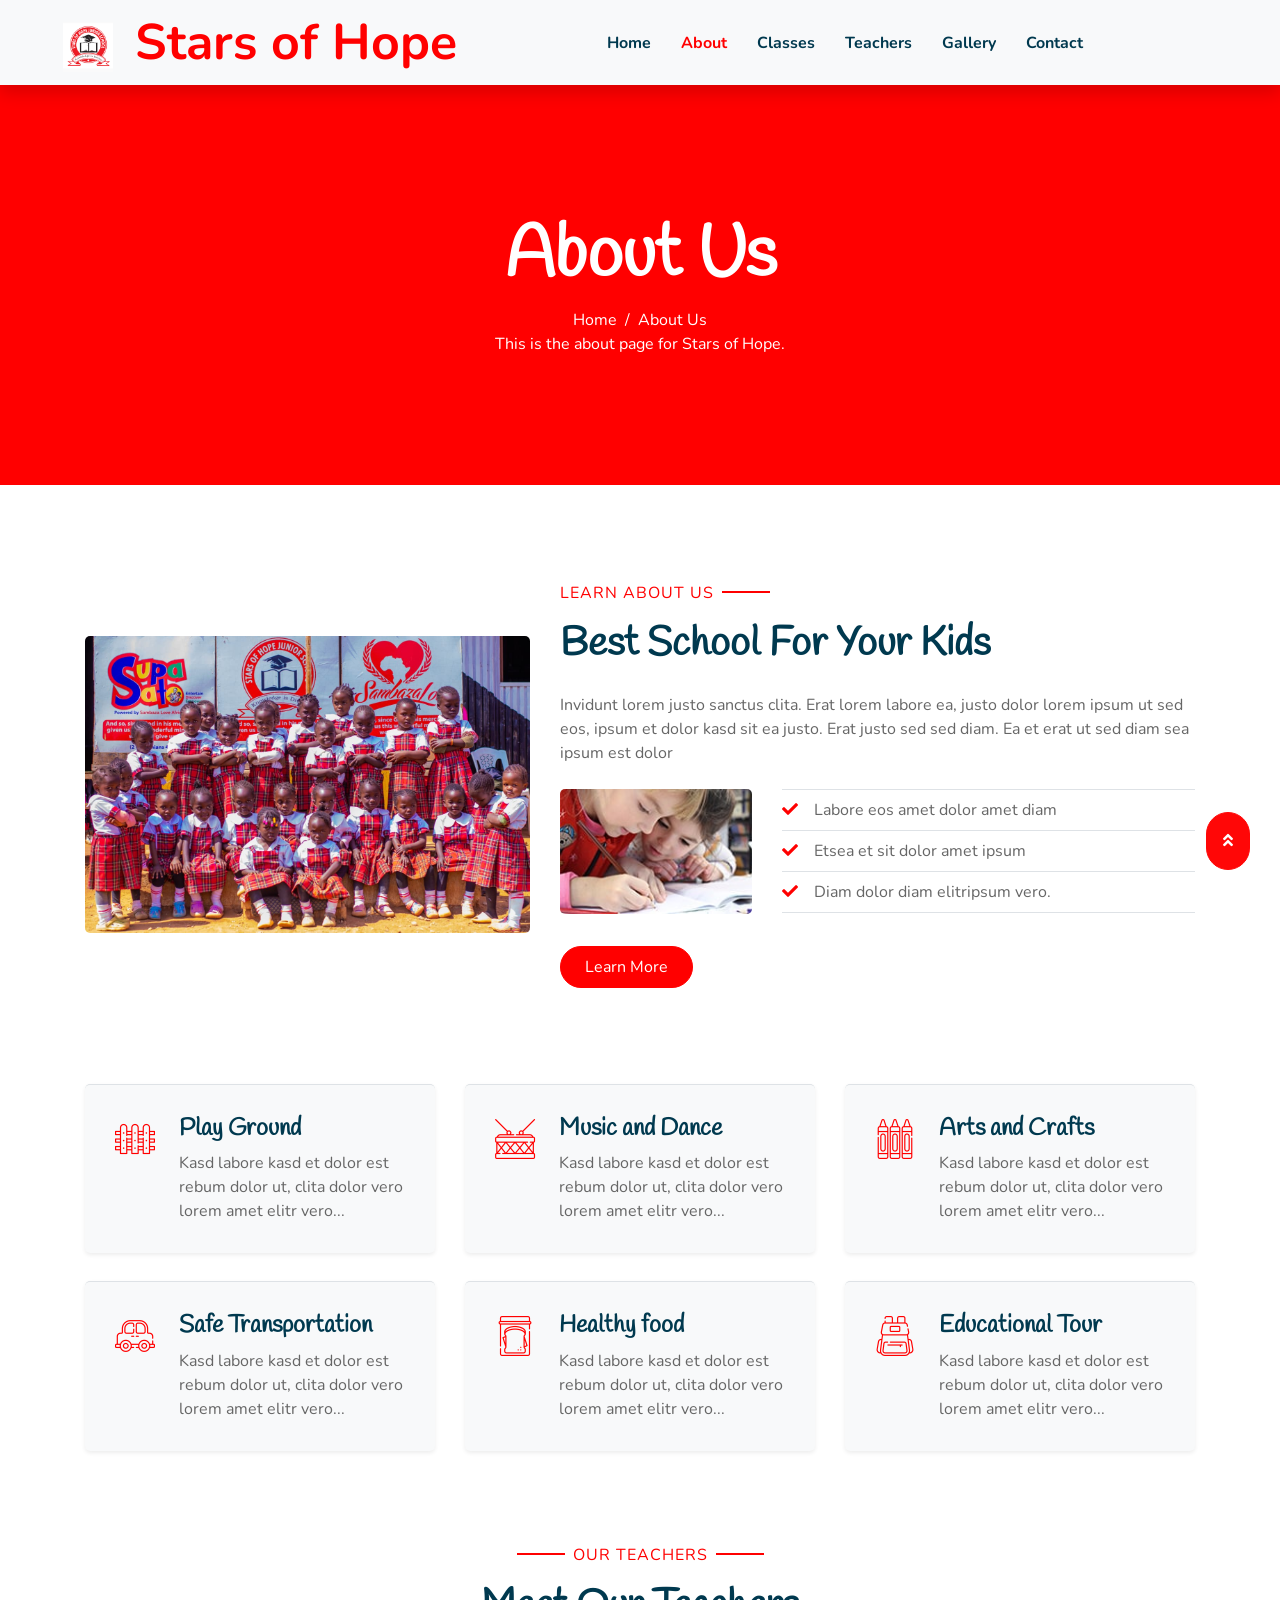
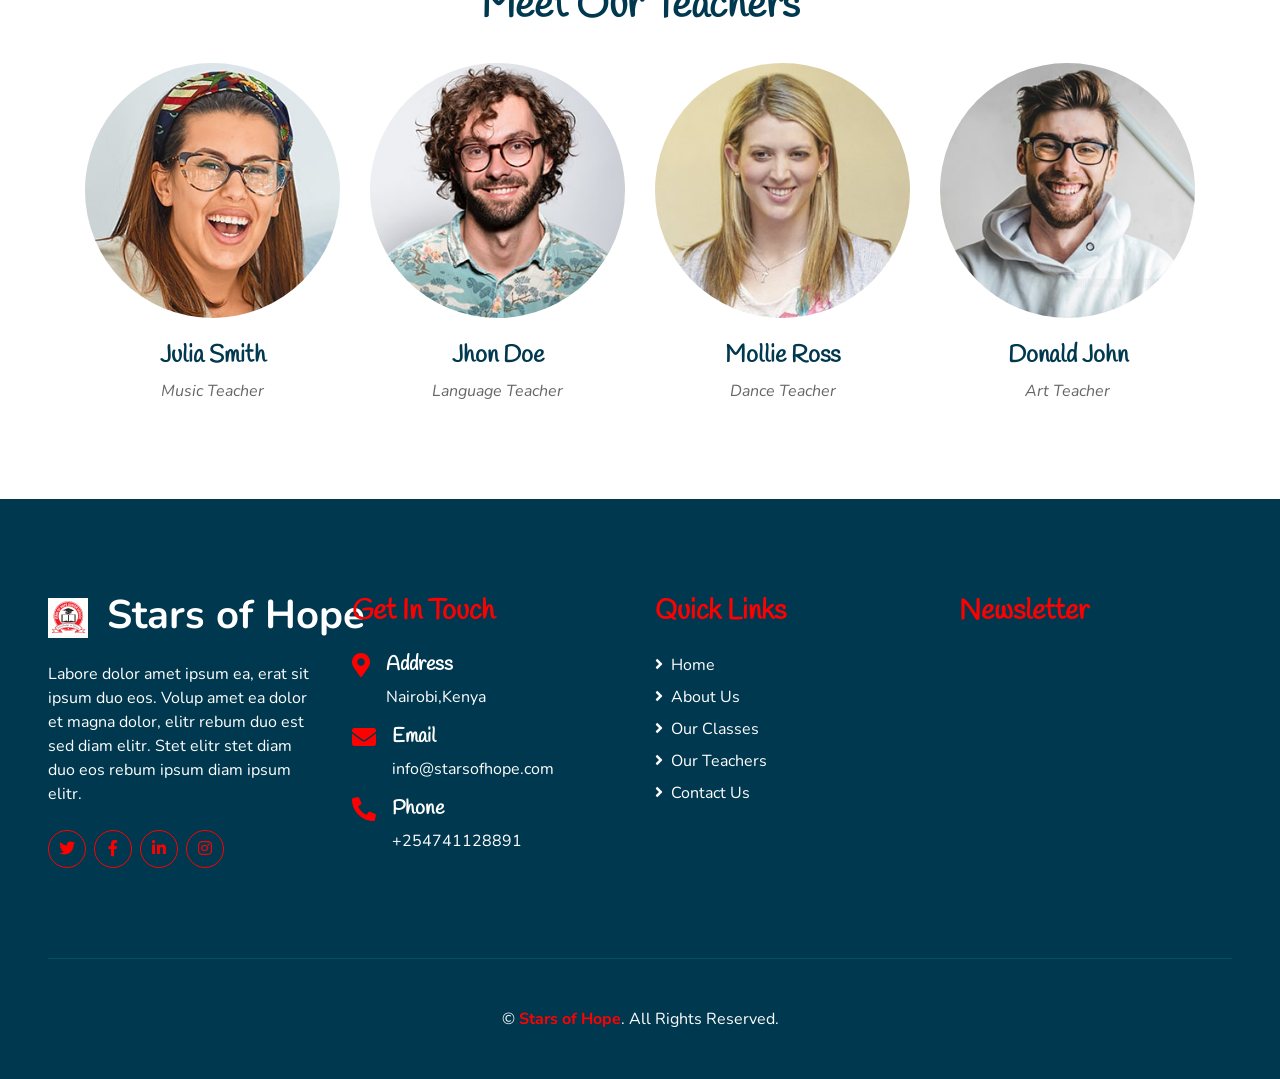
==== commit fb836446: "footer" ====
--- a/about.html
+++ b/about.html
@@ -2,13 +2,13 @@
 <html lang="en">
   <head>
     <meta charset="utf-8" />
-    <title>KidKinder - Kindergarten Website Template</title>
+    <title>Stars of Hope</title>
     <meta content="width=device-width, initial-scale=1.0" name="viewport" />
     <meta content="Free HTML Templates" name="keywords" />
     <meta content="Free HTML Templates" name="description" />
 
     <!-- Favicon -->
-    <link href="img/favicon.ico" rel="icon" />
+    <link href="img/logo.jpg" rel="icon" />
 
     <!-- Google Web Fonts -->
     <link rel="preconnect" href="https://fonts.gstatic.com" />
@@ -45,8 +45,8 @@
           class="navbar-brand font-weight-bold text-secondary"
           style="font-size: 50px"
         >
-          <img src="img/logo.jpg" alt="KidKinder logo" style="height: 50px; width: auto; vertical-align: middle; margin-right: 8px;" />
-          <span class="text-primary">KidKinder</span>
+          <img src="img/logo.jpg" alt="Stars of Hope logo" style="height: 50px; width: auto; vertical-align: middle; margin-right: 8px;" />
+          <span class="text-primary">Stars of Hope</span>
         </a>
         <button
           type="button"
@@ -66,7 +66,7 @@
             <a href="class.html" class="nav-item nav-link">Classes</a>
             <a href="team.html" class="nav-item nav-link">Teachers</a>
             <a href="gallery.html" class="nav-item nav-link">Gallery</a>
-            <div class="nav-item dropdown">
+            <!-- <div class="nav-item dropdown">
               <a
                 href="#"
                 class="nav-link dropdown-toggle"
@@ -77,10 +77,10 @@
                 <a href="blog.html" class="dropdown-item">Blog Grid</a>
                 <a href="single.html" class="dropdown-item">Blog Detail</a>
               </div>
-            </div>
+            </div> -->
             <a href="contact.html" class="nav-item nav-link">Contact</a>
           </div>
-          <a href="" class="btn btn-primary px-4">Join Class</a>
+          <!-- <a href="" class="btn btn-primary px-4">Join Class</a> -->
         </div>
       </nav>
     </div>
@@ -94,10 +94,11 @@
       >
         <h3 class="display-3 font-weight-bold text-white">About Us</h3>
         <div class="d-inline-flex text-white">
-          <p class="m-0"><a class="text-white" href="">Home</a></p>
+          <p class="m-0"><a class="text-white" href="index.html">Home</a></p>
           <p class="m-0 px-2">/</p>
           <p class="m-0">About Us</p>
         </div>
+        <p class="text-white m-0">This is the about page for Stars of Hope.</p>
       </div>
     </div>
     <!-- Header End -->
@@ -109,7 +110,7 @@
           <div class="col-lg-5">
             <img
               class="img-fluid rounded mb-5 mb-lg-0"
-              src="img/about-1.jpg"
+              src="img/girls.jpeg"
               alt=""
             />
           </div>
@@ -417,8 +418,8 @@
             class="navbar-brand font-weight-bold text-primary m-0 mb-4 p-0"
             style="font-size: 40px; line-height: 40px"
           >
-            <img src="img/logo.jpg" alt="KidKinder logo" style="height: 40px; width: auto; vertical-align: middle; margin-right: 8px;" />
-            <span class="text-white">KidKinder</span>
+            <img src="img/logo.jpg" alt="Stars of Hope logo" style="height: 40px; width: auto; vertical-align: middle; margin-right: 8px;" />
+            <span class="text-white">Stars of Hope</span>
           </a>
           <p>
             Labore dolor amet ipsum ea, erat sit ipsum duo eos. Volup amet ea
@@ -458,21 +459,21 @@
             <h4 class="fa fa-map-marker-alt text-primary"></h4>
             <div class="pl-3">
               <h5 class="text-white">Address</h5>
-              <p>123 Street, New York, USA</p>
+              <p>Nairobi,Kenya</p>
             </div>
           </div>
           <div class="d-flex">
             <h4 class="fa fa-envelope text-primary"></h4>
             <div class="pl-3">
               <h5 class="text-white">Email</h5>
-              <p>info@example.com</p>
+              <p>info@starsofhope.com</p>
             </div>
           </div>
           <div class="d-flex">
             <h4 class="fa fa-phone-alt text-primary"></h4>
             <div class="pl-3">
               <h5 class="text-white">Phone</h5>
-              <p>+012 345 67890</p>
+              <p>+254741128891</p>
             </div>
           </div>
         </div>
@@ -482,51 +483,34 @@
             <a class="text-white mb-2" href="#"
               ><i class="fa fa-angle-right mr-2"></i>Home</a
             >
-            <a class="text-white mb-2" href="#"
+            <a class="text-white mb-2" href="about.html"
               ><i class="fa fa-angle-right mr-2"></i>About Us</a
             >
-            <a class="text-white mb-2" href="#"
+            <a class="text-white mb-2" href="class.html"
               ><i class="fa fa-angle-right mr-2"></i>Our Classes</a
             >
-            <a class="text-white mb-2" href="#"
+            <a class="text-white mb-2" href="team.html"
               ><i class="fa fa-angle-right mr-2"></i>Our Teachers</a
             >
-            <a class="text-white mb-2" href="#"
+            <!-- <a class="text-white mb-2" href="#"
               ><i class="fa fa-angle-right mr-2"></i>Our Blog</a
-            >
-            <a class="text-white" href="#"
+            > -->
+            <a class="text-white" href="contact.html"
               ><i class="fa fa-angle-right mr-2"></i>Contact Us</a
             >
           </div>
         </div>
         <div class="col-lg-3 col-md-6 mb-5">
           <h3 class="text-primary mb-4">Newsletter</h3>
-          <form action="">
-            <div class="form-group">
-              <input
-                type="text"
-                class="form-control border-0 py-4"
-                placeholder="Your Name"
-                required="required"
-              />
-            </div>
-            <div class="form-group">
-              <input
-                type="email"
-                class="form-control border-0 py-4"
-                placeholder="Your Email"
-                required="required"
-              />
-            </div>
-            <div>
-              <button
-                class="btn btn-primary btn-block border-0 py-3"
-                type="submit"
-              >
-                Submit Now
-              </button>
-            </div>
-          </form>
+          <iframe
+            src="https://www.google.com/maps/embed?pb=!1m18!1m12!1m3!1d3989.3360043064024!2d36.7227827!3d-1.2937575!2m3!1f0!2f0!3f0!3m2!1i1024!2i768!4f13.1!3m3!1m2!1s0x182f1b0027547bf1%3A0xdf48d6b0785bad09!2sSAMBAZA%20LOVE%20AFRICA%20RESOURCE%20CENTER!5e0!3m2!1sen!2sus!4v0000000000000"
+            width="100%"
+            height="250"
+            style="border:0;"
+            allowfullscreen=""
+            loading="lazy"
+            referrerpolicy="no-referrer-when-downgrade"
+          ></iframe>
         </div>
       </div>
       <div
@@ -537,14 +521,6 @@
           &copy;
           <a class="text-primary font-weight-bold" href="#">Stars of Hope</a>.
           All Rights Reserved.
-
-          <!--/*** This template is free as long as you keep the footer author’s credit link/attribution link/backlink. If you'd like to use the template without the footer author’s credit link/attribution link/backlink, you can purchase the Credit Removal License from "https://htmlcodex.com/credit-removal". Thank you for your support. ***/-->
-          Designed by
-          <a class="text-primary font-weight-bold" href="https://htmlcodex.com"
-            >HTML Codex</a
-          >
-          <br />Distributed By:
-          <a href="https://themewagon.com" target="_blank">ThemeWagon</a>
         </p>
       </div>
     </div>
